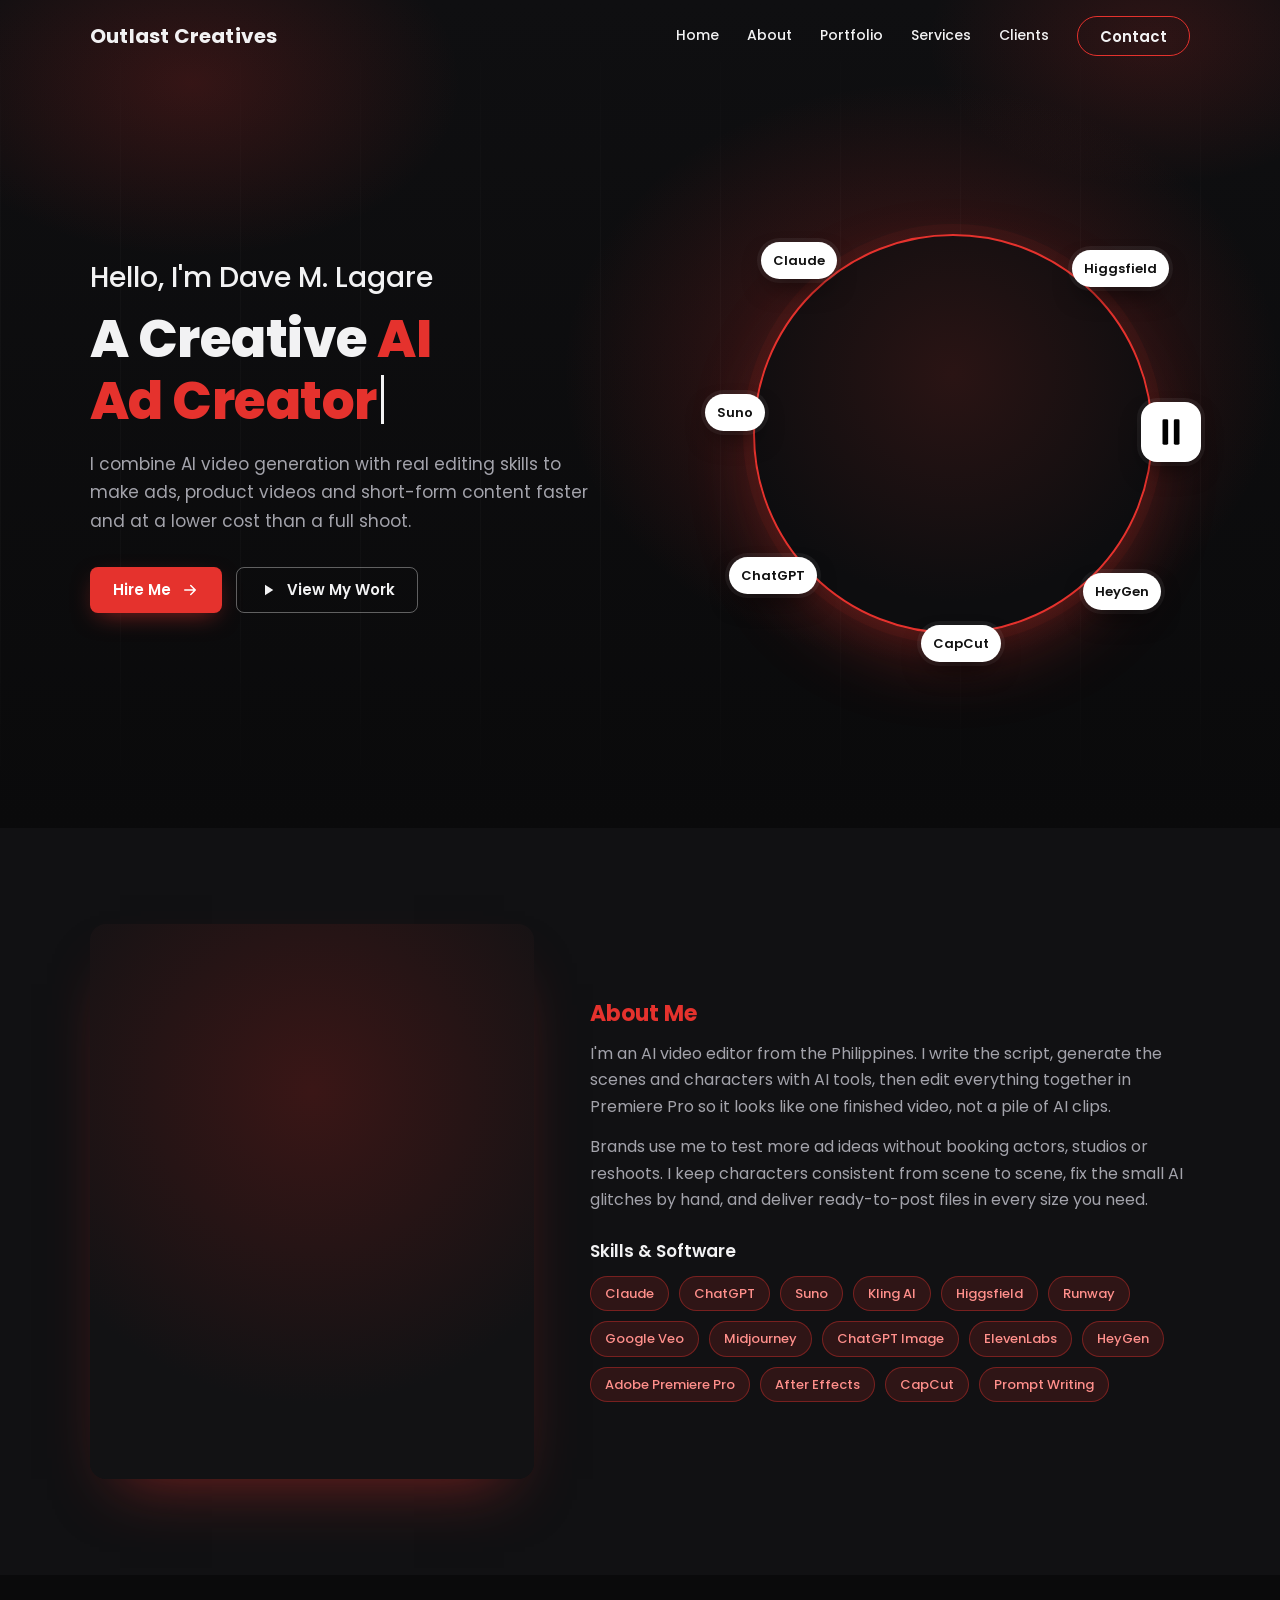
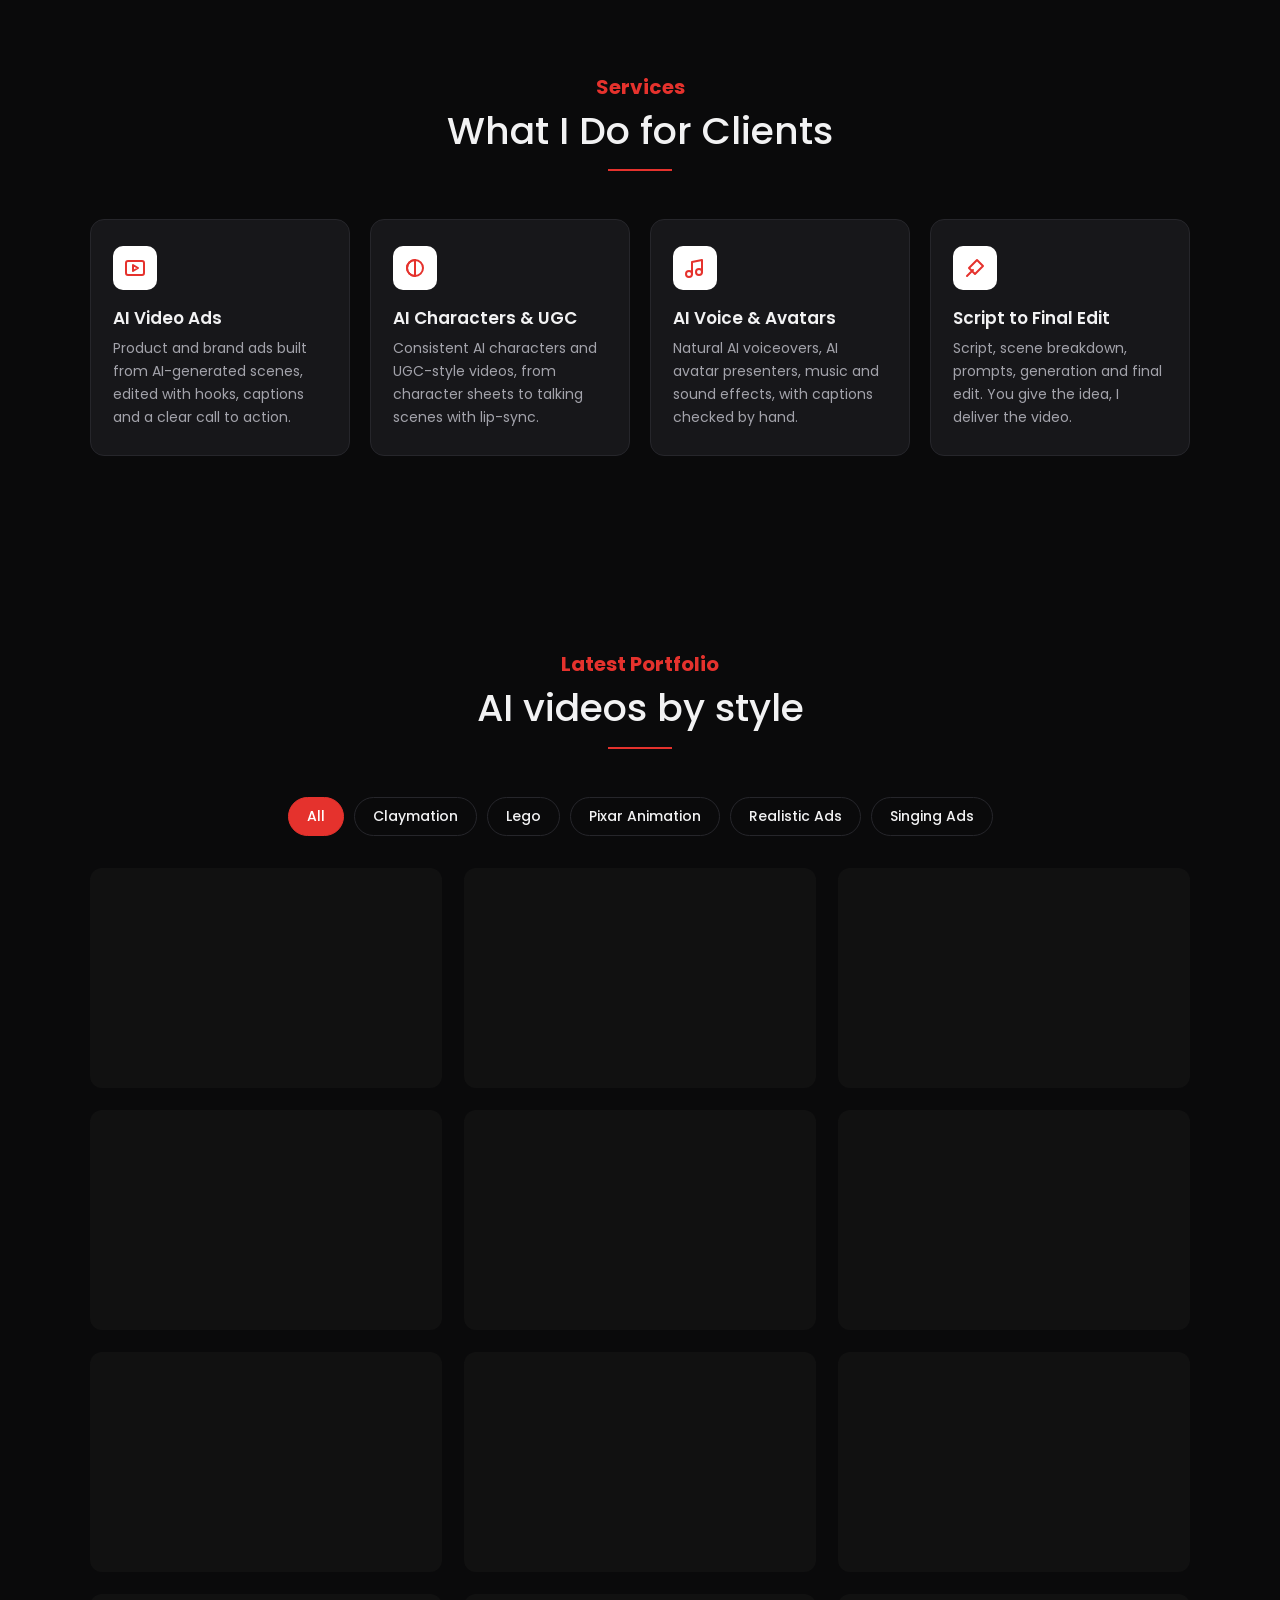
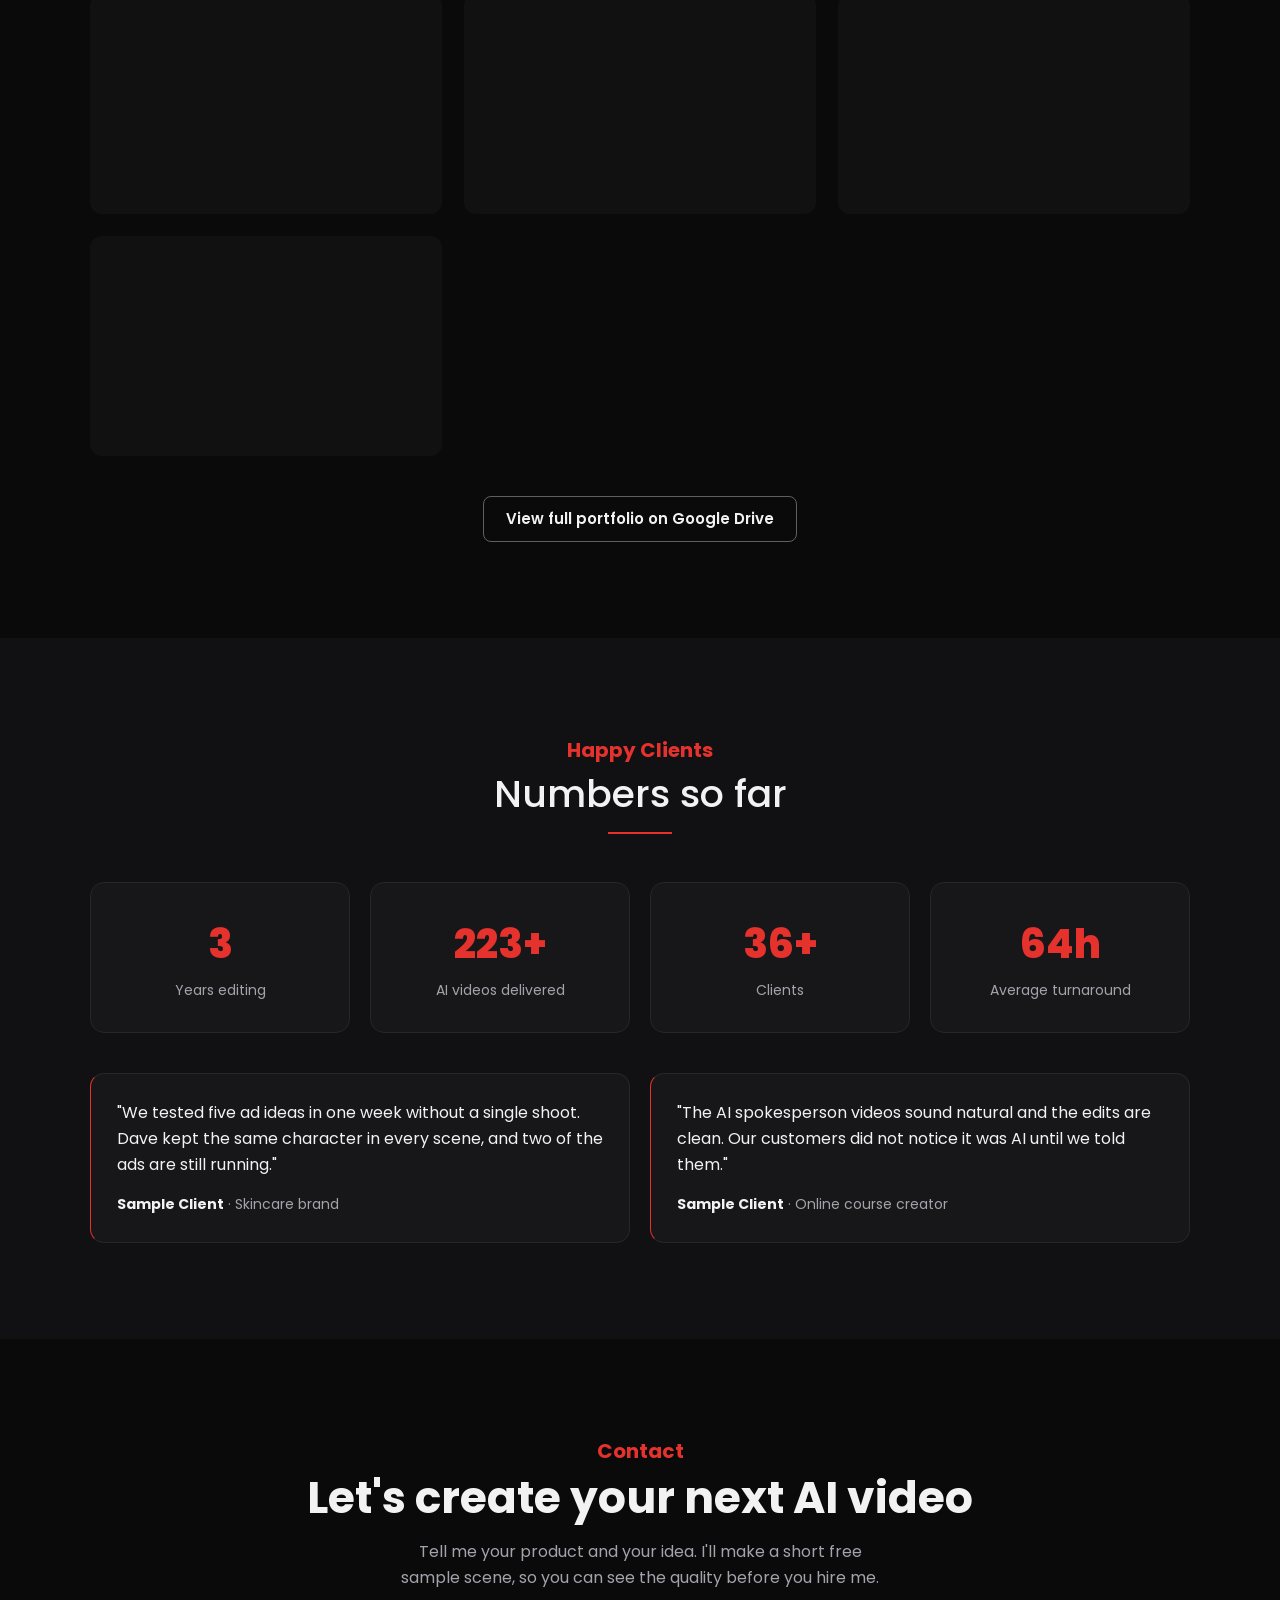
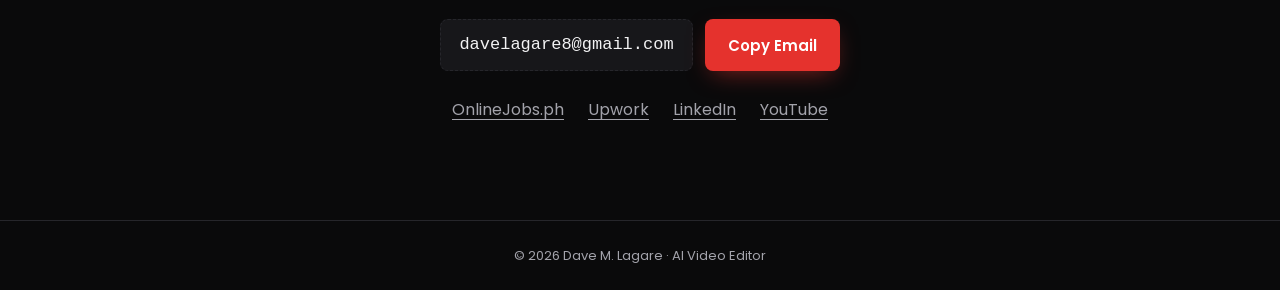
==== index.html @ 1542e24e "creating portfolio" ====
<!doctype html>
<html lang="en">
<head>
<meta charset="utf-8">
<meta name="viewport" content="width=device-width, initial-scale=1">
<title>Dave M. Lagare, AI Video Editor</title>
<meta name="description" content="AI video editor for brands and creators: AI-generated ads, UGC-style videos, AI avatars and short-form content.">
<link rel="preconnect" href="https://fonts.googleapis.com">
<link rel="preconnect" href="https://fonts.gstatic.com" crossorigin>
<link rel="stylesheet" href="https://fonts.googleapis.com/css2?family=Poppins:wght@400;500;600;700;800&family=Caveat:wght@700&display=swap">
<link rel="stylesheet" href="style.css">
</head>
<body>

<!-- ================= NAV ================= -->
<header class="nav" id="nav">
  <div class="wrap nav__in">
    <a class="logo" href="#home" aria-label="Outlast Creatives home">
      <!-- Logo file: image/outlast.png (also tries .jpg, .jpeg, .svg, .webp, and the icon folder) -->
      <img class="logo__img" src="image/outlast.png" alt="" data-alt="image/outlast.jpg|image/outlast.jpeg|image/outlast.svg|image/outlast.webp|icon/outlast.png|icon/outlast.jpg|icon/outlast.svg|outlast.png|outlast.jpg|outlast.svg" onerror="var a=(this.dataset.alt||'').split('|').filter(Boolean);if(a.length){this.src=a.shift();this.dataset.alt=a.join('|');}else{this.remove();}">
      <span class="logo__text">Outlast Creatives</span>
    </a>
    <nav class="nav__links" id="menu">
      <a href="#home">Home</a>
      <a href="#about">About</a>
      <a href="#portfolio">Portfolio</a>
      <a href="#services">Services</a>
      <a href="#clients">Clients</a>
      <a class="btn btn--ghost nav__cta" href="#contact">Contact</a>
    </nav>
    <button class="nav__burger" id="burger" type="button" aria-label="Open menu" aria-expanded="false"><span></span><span></span><span></span></button>
  </div>
</header>

<main>

<!-- ================= HERO ================= -->
<section class="hero" id="home">
  <div class="hero__bg" aria-hidden="true"></div>
  <div class="wrap hero__in">
    <div class="hero__text">
      <p class="hero__hello">Hello, I'm Dave M. Lagare</p>
      <h1 class="hero__role">A Creative <span class="red" id="typed">AI Video Editor</span><span class="caret" aria-hidden="true"></span></h1>
      <p class="hero__lede">I combine AI video generation with real editing skills to make ads, product videos and short-form content faster and at a lower cost than a full shoot.</p>
      <div class="hero__btns">
        <a class="btn btn--red" href="#contact">Hire Me
          <svg viewBox="0 0 24 24" aria-hidden="true"><path d="M5 12h14M13 6l6 6-6 6"/></svg></a>
        <a class="btn btn--ghost" href="#portfolio">
          <svg class="play" viewBox="0 0 24 24" aria-hidden="true"><path d="M8 5v14l11-7z"/></svg> View My Work</a>
      </div>
    </div>

    <div class="hero__pic">
      <div class="ring">
        <!-- Hero photo: image/profile1.png -->
        <img class="avatar avatar--photo" src="image/profile1.png" alt="Dave M. Lagare" onerror="this.style.visibility='hidden'">
      </div>
      <!-- Tool logos (icon only). Files are in the "icon" folder.
           If a file is not found, the tool name shows instead. -->
      <span class="badge b1" title="Claude"><img src="icon/claude.svg" alt="Claude" data-alt="icon/claude.png" onerror="var a=(this.dataset.alt||'').split('|').filter(Boolean);if(a.length){this.src=a.shift();this.dataset.alt=a.join('|');}else{this.parentNode.classList.add('no-logo');this.remove();}"></span>
      <span class="badge b2" title="Higgsfield"><img src="icon/higgsfield.svg" alt="Higgsfield" data-alt="icon/higgsfield.png" onerror="var a=(this.dataset.alt||'').split('|').filter(Boolean);if(a.length){this.src=a.shift();this.dataset.alt=a.join('|');}else{this.parentNode.classList.add('no-logo');this.remove();}"></span>
      <span class="badge b3" title="ElevenLabs"><img src="data:image/svg+xml,%3Csvg xmlns='http://www.w3.org/2000/svg' viewBox='0 0 24 24'%3E%3Crect x='6' y='3' width='4' height='18' rx='1' fill='%23000'/%3E%3Crect x='14' y='3' width='4' height='18' rx='1' fill='%23000'/%3E%3C/svg%3E" alt="ElevenLabs" data-alt="" onerror="var a=(this.dataset.alt||'').split('|').filter(Boolean);if(a.length){this.src=a.shift();this.dataset.alt=a.join('|');}else{this.parentNode.classList.add('no-logo');this.remove();}"></span>
      <span class="badge b4" title="HeyGen"><img src="icon/heygen.png" alt="HeyGen" data-alt="icon/heygen.svg" onerror="var a=(this.dataset.alt||'').split('|').filter(Boolean);if(a.length){this.src=a.shift();this.dataset.alt=a.join('|');}else{this.parentNode.classList.add('no-logo');this.remove();}"></span>
      <span class="badge b5" title="CapCut"><img src="icon/capcut.svg" alt="CapCut" data-alt="icon/capcut.png" onerror="var a=(this.dataset.alt||'').split('|').filter(Boolean);if(a.length){this.src=a.shift();this.dataset.alt=a.join('|');}else{this.parentNode.classList.add('no-logo');this.remove();}"></span>
      <span class="badge b6" title="ChatGPT"><img src="icon/chatgpt.svg" alt="ChatGPT" data-alt="icon/chatgpt.png" onerror="var a=(this.dataset.alt||'').split('|').filter(Boolean);if(a.length){this.src=a.shift();this.dataset.alt=a.join('|');}else{this.parentNode.classList.add('no-logo');this.remove();}"></span>
      <span class="badge b7" title="Suno"><img src="icon/suno.jpg" alt="Suno" data-alt="icon/suno.jpeg|icon/suno.png|icon/suno.svg" onerror="var a=(this.dataset.alt||'').split('|').filter(Boolean);if(a.length){this.src=a.shift();this.dataset.alt=a.join('|');}else{this.parentNode.classList.add('no-logo');this.remove();}"></span>
    </div>
  </div>
</section>

<!-- ================= ABOUT ================= -->
<section class="section about" id="about">
  <div class="wrap about__in">
    <div class="about__pic reveal">
      <!-- About photo: image/profile2.png -->
      <img class="avatar avatar--photo" src="image/profile2.png" alt="Dave M. Lagare at work" onerror="this.style.visibility='hidden'">
    </div>
    <div class="about__text reveal">
      <h2 class="kicker">About Me</h2>
      <p>I'm an AI video editor from the Philippines. I write the script, generate the scenes and characters with AI tools, then edit everything together in Premiere Pro so it looks like one finished video, not a pile of AI clips.</p>
      <p>Brands use me to test more ad ideas without booking actors, studios or reshoots. I keep characters consistent from scene to scene, fix the small AI glitches by hand, and deliver ready-to-post files in every size you need.</p>
      <h3 class="sub">Skills &amp; Software</h3>
      <ul class="chips">
        <li>Claude</li><li>ChatGPT</li><li>Suno</li><li>Kling AI</li><li>Higgsfield</li><li>Runway</li><li>Google Veo</li>
        <li>Midjourney</li><li>ChatGPT Image</li><li>ElevenLabs</li><li>HeyGen</li>
        <li>Adobe Premiere Pro</li><li>After Effects</li><li>CapCut</li><li>Prompt Writing</li>
      </ul>
    </div>
  </div>
</section>

<!-- ================= SERVICES ================= -->
<section class="section" id="services">
  <div class="wrap">
    <header class="head reveal">
      <p class="kicker">Services</p>
      <h2>What I Do for Clients</h2>
    </header>
    <div class="cards">
      <article class="card reveal">
        <span class="card__ic"><svg viewBox="0 0 24 24"><rect x="3" y="5" width="18" height="14" rx="2"/><path d="M10 9l5 3-5 3z"/></svg></span>
        <h3>AI Video Ads</h3>
        <p>Product and brand ads built from AI-generated scenes, edited with hooks, captions and a clear call to action.</p>
      </article>
      <article class="card reveal">
        <span class="card__ic"><svg viewBox="0 0 24 24"><circle cx="12" cy="12" r="8"/><path d="M12 4a8 8 0 0 0 0 16z"/></svg></span>
        <h3>AI Characters &amp; UGC</h3>
        <p>Consistent AI characters and UGC-style videos, from character sheets to talking scenes with lip-sync.</p>
      </article>
      <article class="card reveal">
        <span class="card__ic"><svg viewBox="0 0 24 24"><path d="M9 18V6l10-2v12"/><circle cx="6" cy="18" r="3"/><circle cx="16" cy="16" r="3"/></svg></span>
        <h3>AI Voice &amp; Avatars</h3>
        <p>Natural AI voiceovers, AI avatar presenters, music and sound effects, with captions checked by hand.</p>
      </article>
      <article class="card reveal">
        <span class="card__ic"><svg viewBox="0 0 24 24"><path d="M4 20l6-6M14 4l6 6-8 8-6-6z"/></svg></span>
        <h3>Script to Final Edit</h3>
        <p>Script, scene breakdown, prompts, generation and final edit. You give the idea, I deliver the video.</p>
      </article>
    </div>
  </div>
</section>

<!-- ================= PORTFOLIO ================= -->
<section class="section" id="portfolio">
  <div class="wrap">
    <header class="head reveal">
      <p class="kicker">Latest Portfolio</p>
      <h2>AI videos by style</h2>
    </header>
    <div class="filters" role="tablist" aria-label="Filter work">
      <button class="filter is-on" type="button" data-f="all">All</button>
      <button class="filter" type="button" data-f="claymation">Claymation</button>
      <button class="filter" type="button" data-f="lego">Lego</button>
      <button class="filter" type="button" data-f="pixar">Pixar Animation</button>
      <button class="filter" type="button" data-f="realistic">Realistic Ads</button>
      <button class="filter" type="button" data-f="singing">Singing Ads</button>
    </div>
    <!-- HOW TO ADD YOUR VIDEOS
         Paste each video's own link in data-src="" (not the folder link).
         Google Drive: open the video's folder, right-click the video,
         Share > Copy link, then paste it here. Sharing must be
         "Anyone with the link".
         Also works: YouTube links, or your own file like "video/ad1.mp4".
         Vertical video (Reels/TikTok)? add data-ratio="9:16".
         The aria-label is read out by screen readers (not shown). -->
    <div class="grid">
      <a class="work" href="#" aria-label="Play Claymation Ad" data-cat="claymation" data-src="https://drive.google.com/file/d/1s62Z7mvwquiXvtKcQ0IawGcyiO_63ykg/view?usp=drive_link"><span class="thumb t1"></span></a>
      <a class="work" href="#" aria-label="Play Lego Ad" data-cat="lego" data-src="https://drive.google.com/file/d/1eu29cqQ8TshOxu22AApUpilNbLQtRJKG/view?usp=drive_link"><span class="thumb t2"></span></a>
      <a class="work" href="#" aria-label="Play Pixar-Style Ad 1" data-cat="pixar" data-src="https://drive.google.com/file/d/1Czw8Uf4A8dZuw3UiiGrU0hbcwbL1lLM3/view?usp=drive_link"><span class="thumb t3"></span></a>
      <a class="work" href="#" aria-label="Play Pixar-Style Ad 2" data-cat="pixar" data-src="https://drive.google.com/file/d/11-y-mpuvfUCflwUZHi3-qLne2of80kRu/view?usp=drive_link"><span class="thumb t4"></span></a>
      <a class="work" href="#" aria-label="Play Pixar-Style Ad 3" data-cat="pixar" data-src="https://drive.google.com/file/d/12z9S_q4WWsdLyvbz2EJkcLO4nsxvlc05/view?usp=drive_link"><span class="thumb t5"></span></a>
      <a class="work" href="#" aria-label="Play Pixar-Style Ad 4" data-cat="pixar" data-src="https://drive.google.com/file/d/1GIMpuX_YZmLIseUc1lABc2n1K6eHCGWj/view?usp=drive_link"><span class="thumb t6"></span></a>
      <a class="work" href="#" aria-label="Play Pixar-Style Ad 5" data-cat="pixar" data-src="https://drive.google.com/file/d/1A3UJ-TKxv1fso3zILg_-aGALAYu4tMI-/view?usp=drive_link"><span class="thumb t1"></span></a>
      <a class="work" href="#" aria-label="Play Pixar-Style Ad 6" data-cat="pixar" data-src="https://drive.google.com/file/d/14ppj2E1PtoVxH-16TSrNkvvv94LYPwBc/view?usp=drive_link"><span class="thumb t2"></span></a>
      <a class="work" href="#" aria-label="Play Realistic AI Ad" data-cat="realistic" data-src="https://drive.google.com/file/d/1gM5kPIkf5vY8yypsDrRNt4pf6wVp5bHN/view?usp=drive_link"><span class="thumb t3"></span></a>
      <a class="work" href="#" aria-label="Play Singing Ad 1" data-cat="singing" data-src="https://drive.google.com/file/d/1cWIS1-m3yu0nkc1Z3OQhHx3KA3fztxYP/view?usp=drive_link"><span class="thumb t4"></span></a>
      <a class="work" href="#" aria-label="Play Singing Ad 2" data-cat="singing" data-src="https://drive.google.com/file/d/1qEiAYu-Trm6MejhSEdNjGAmbVLyt6sTl/view?usp=drive_link"><span class="thumb t5"></span></a>
      <a class="work" href="#" aria-label="Play Singing Ad 3" data-cat="singing" data-src="https://drive.google.com/file/d/1EfvLq3rhP_U1ipTm9z62JFVoIRrb91b6/view?usp=drive_link"><span class="thumb t6"></span></a>
      <a class="work" href="#" aria-label="Play Singing Ad 4" data-cat="singing" data-src="https://drive.google.com/file/d/1-tmnlgtXE7_GQ1NrQ8IVZeShLJbE4-K_/view?usp=drive_link"><span class="thumb t1"></span></a>
    </div>
    <p class="more"><a class="btn btn--ghost" href="https://drive.google.com/drive/folders/1ldm4JfX_kH5XaAkEZf39TzLpc1RkccrW" target="_blank" rel="noopener">View full portfolio on Google Drive</a></p>
  </div>
</section>

<!-- ================= CLIENTS ================= -->
<section class="section" id="clients">
  <div class="wrap">
    <header class="head reveal">
      <p class="kicker">Happy Clients</p>
      <h2>Numbers so far</h2>
    </header>
    <!-- Sample numbers. Change them to your real ones. -->
    <div class="stats">
      <div class="stat reveal"><b data-count="3">0</b><span>Years editing</span></div>
      <div class="stat reveal"><b data-count="250" data-suffix="+">0</b><span>AI videos delivered</span></div>
      <div class="stat reveal"><b data-count="40" data-suffix="+">0</b><span>Clients</span></div>
      <div class="stat reveal"><b data-count="72" data-suffix="h">0</b><span>Average turnaround</span></div>
    </div>

    <div class="quotes">
      <figure class="quote reveal">
        <blockquote>"We tested five ad ideas in one week without a single shoot. Dave kept the same character in every scene, and two of the ads are still running."</blockquote>
        <figcaption><b>Sample Client</b> · Skincare brand</figcaption>
      </figure>
      <figure class="quote reveal">
        <blockquote>"The AI spokesperson videos sound natural and the edits are clean. Our customers did not notice it was AI until we told them."</blockquote>
        <figcaption><b>Sample Client</b> · Online course creator</figcaption>
      </figure>
    </div>
  </div>
</section>

<!-- ================= CONTACT ================= -->
<section class="section contact" id="contact">
  <div class="wrap contact__in reveal">
    <p class="kicker">Contact</p>
    <h2>Let's create your next AI video</h2>
    <p class="contact__lede">Tell me your product and your idea. I'll make a short free sample scene, so you can see the quality before you hire me.</p>
    <div class="mail">
      <code id="email">davelagare8@gmail.com</code>
      <button class="btn btn--red" id="copy" type="button">Copy Email</button>
    </div>
    <p class="socials">
      <a href="https://www.onlinejobs.ph/" target="_blank" rel="noopener">OnlineJobs.ph</a>
      <a href="https://www.upwork.com/" target="_blank" rel="noopener">Upwork</a>
      <a href="https://www.linkedin.com/" target="_blank" rel="noopener">LinkedIn</a>
      <a href="https://www.youtube.com/" target="_blank" rel="noopener">YouTube</a>
    </p>
  </div>
</section>

</main>

<footer class="foot"><div class="wrap">© <span id="year"></span> Dave M. Lagare · AI Video Editor</div></footer>

<!-- Video player popup -->
<div class="player" id="player" hidden>
  <div class="player__box" id="player-box" role="dialog" aria-modal="true" aria-label="Video player"></div>
  <button class="player__close" id="player-close" type="button" aria-label="Close video">&times;</button>
</div>

<script src="main.js"></script>
</body>
</html>
---- style.css ----
/* ===== Colors and fonts: change these to restyle the whole site ===== */
:root {
  --bg: #0a0a0b;
  --bg-2: #111113;
  --card: #17171a;
  --line: #26262b;
  --text: #f2f2f3;
  --muted: #a3a3ab;
  --red: #e5322d;
  --red-dark: #b8231f;
  --font: "Poppins", system-ui, -apple-system, "Segoe UI", sans-serif;
  color-scheme: dark;
}

* { box-sizing: border-box; }
html { scroll-behavior: smooth; }
body {
  margin: 0;
  background: var(--bg);
  color: var(--text);
  font-family: var(--font);
  font-size: 16px;
  line-height: 1.65;
  overflow-x: hidden;
}
img { max-width: 100%; display: block; }
a { color: inherit; }
h1, h2, h3 { margin: 0; line-height: 1.2; text-wrap: balance; }
p { margin: 0; }
::selection { background: var(--red); color: #fff; }
:focus-visible { outline: 2px solid var(--red); outline-offset: 3px; border-radius: 4px; }

.wrap {
  width: 100%;
  max-width: 1140px;
  margin: 0 auto;
  padding-left: max(20px, env(safe-area-inset-left, 0px));
  padding-right: max(20px, env(safe-area-inset-right, 0px));
}
.section { padding-block: 96px; }
.red { color: var(--red); }

/* ===== Buttons ===== */
.btn {
  display: inline-flex; align-items: center; gap: 10px;
  min-height: 46px; padding: 0 22px;
  border-radius: 8px;
  font: 600 15px/1 var(--font);
  text-decoration: none; cursor: pointer;
  border: 1.5px solid transparent;
  transition: background-color .18s ease, border-color .18s ease, transform .12s ease;
  white-space: nowrap;
}
.btn svg { width: 18px; height: 18px; fill: none; stroke: currentColor; stroke-width: 2; stroke-linecap: round; stroke-linejoin: round; }
.btn svg.play { fill: currentColor; stroke: none; }
.btn:active { transform: scale(.97); }
.btn--red { background: var(--red); color: #fff; box-shadow: 0 8px 24px -8px rgba(229,50,45,.6); }
.btn--red:hover { background: var(--red-dark); }
.btn--ghost { border-color: rgba(255,255,255,.35); color: var(--text); background: transparent; }
.btn--ghost:hover { border-color: var(--red); color: #fff; }

/* ===== Nav ===== */
.nav {
  position: fixed; top: 0; left: 0; right: 0; z-index: 50;
  transition: background-color .25s ease, box-shadow .25s ease;
}
.nav.is-solid { background: rgba(10,10,11,.9); backdrop-filter: blur(10px); box-shadow: 0 1px 0 var(--line); }
.nav__in { display: flex; align-items: center; justify-content: space-between; height: 72px; }
.logo { display: inline-flex; align-items: center; gap: 10px; text-decoration: none; color: var(--text); min-width: 0; }
.logo__img { width: 52px; height: 52px; border-radius: 50%; object-fit: cover; background: #fff; border: 2px solid var(--red); box-shadow: 0 0 0 4px rgba(229,50,45,.12); flex: none; }
.logo__text { font-weight: 700; font-size: 20px; letter-spacing: .01em; white-space: nowrap; }
@media (max-width: 400px) { .logo__img { width: 44px; height: 44px; } .logo__text { font-size: 17px; } }
.nav__links { display: flex; align-items: center; gap: 28px; }
.nav__links a:not(.btn) { text-decoration: none; font-size: 14px; font-weight: 500; color: var(--text); }
.nav__links a:not(.btn):hover { color: var(--red); }
.nav__cta { min-height: 40px; border-radius: 999px; border-color: var(--red); }
.nav__burger { display: none; background: none; border: 0; padding: 8px; cursor: pointer; }
.nav__burger span { display: block; width: 24px; height: 2px; margin: 5px 0; background: var(--text); transition: transform .2s ease, opacity .2s ease; }

/* ===== Hero ===== */
.hero {
  position: relative;
  min-height: 92vh;
  display: flex; align-items: center;
  padding-block: 120px 80px;
  overflow: hidden;
}
.hero__bg {
  position: absolute; inset: 0; z-index: 0;
  background:
    radial-gradient(40% 50% at 72% 45%, rgba(229,50,45,.28), transparent 70%),
    radial-gradient(30% 30% at 15% 10%, rgba(229,50,45,.18), transparent 70%),
    radial-gradient(25% 25% at 90% 5%, rgba(229,50,45,.15), transparent 70%),
    linear-gradient(180deg, #0f0f11 0%, var(--bg) 100%);
}
.hero__bg::after {         /* faint film-strip lines */
  content: ""; position: absolute; inset: 0;
  background: repeating-linear-gradient(90deg, rgba(255,255,255,.025) 0 1px, transparent 1px 120px);
  mask-image: linear-gradient(180deg, transparent, #000 30%, #000 70%, transparent);
}
.hero__in { position: relative; z-index: 1; display: grid; grid-template-columns: 1.1fr .9fr; gap: 48px; align-items: center; }
.hero__hello { font-size: clamp(20px, 2.4vw, 28px); font-weight: 500; margin-bottom: 6px; }
.hero__role { font-size: clamp(30px, 4.4vw, 52px); font-weight: 800; letter-spacing: -.01em; min-height: 1.2em; }
.caret { display: inline-block; width: 3px; height: .95em; margin-left: 4px; background: var(--text); vertical-align: -0.1em; animation: blink 1s steps(1) infinite; }
@keyframes blink { 50% { opacity: 0; } }
.hero__lede { margin-top: 18px; max-width: 46ch; color: var(--muted); font-size: 17px; }
.hero__btns { display: flex; flex-wrap: wrap; gap: 14px; margin-top: 32px; }

.hero__pic { position: relative; justify-self: center; width: min(400px, 80vw); aspect-ratio: 1; }
.ring {
  position: absolute; inset: 0;
  border-radius: 50%;
  border: 2px solid var(--red);
  box-shadow: 0 0 0 10px rgba(229,50,45,.06), 0 30px 80px -20px rgba(229,50,45,.45);
  overflow: hidden;
  background: radial-gradient(circle at 50% 35%, #2a1414, #0d0d0f 70%);
  display: grid; place-items: center;
}
.avatar {
  width: 100%; height: 100%;
  display: grid; place-items: center;
  object-fit: cover;
  font-size: clamp(56px, 9vw, 96px); font-weight: 800; letter-spacing: .02em;
  color: rgba(255,255,255,.14);
}
.badge {
  position: absolute; z-index: 2;
  width: 60px; height: 60px;
  display: grid; place-items: center;
  border-radius: 16px;
  background: #fff;
  box-shadow: 0 12px 28px -10px rgba(0,0,0,.9), 0 0 0 4px rgba(255,255,255,.06);
  animation: float 5s ease-in-out infinite;
  transition: transform .2s ease;
}
.badge img { width: 34px; height: 34px; object-fit: contain; }
/* shown only if a logo file is missing */
.badge.no-logo { width: auto; height: auto; padding: 8px 12px; border-radius: 999px; }
.badge.no-logo::after { content: attr(title); color: #111; font-weight: 600; font-size: 13px; }
/* positions around the circle */
.b1 { top: 2%;    left: 2%; }
.b2 { top: 4%;    right: -4%;  animation-delay: -1s; }
.b3 { top: 42%;   right: -12%; animation-delay: -2s; }
.b4 { bottom: 6%; right: -2%;  animation-delay: -3s; }
.b5 { bottom: -7%; left: 42%;  animation-delay: -0.5s; }
.b6 { bottom: 10%; left: -6%;  animation-delay: -1.5s; }
.b7 { top: 40%;   left: -12%;  animation-delay: -2.5s; }
@keyframes float { 50% { transform: translateY(-12px); } }

/* ===== Section heads ===== */
.head { text-align: center; margin-bottom: 48px; }
.head h2 { font-size: clamp(26px, 3.4vw, 38px); font-weight: 500; }
.head h2::after { content: ""; display: block; width: 64px; height: 2px; margin: 16px auto 0; background: var(--red); }
.kicker { color: var(--red); font-size: 20px; font-weight: 700; margin-bottom: 4px; }

/* ===== About ===== */
.about { background: var(--bg-2); }
.about__in { display: grid; grid-template-columns: .85fr 1.15fr; gap: 56px; align-items: center; }
.about__pic {
  aspect-ratio: 4 / 5; border-radius: 16px; overflow: hidden;
  background: radial-gradient(circle at 50% 30%, #3a1616, #121214 70%);
  box-shadow: 0 30px 60px -30px rgba(229,50,45,.5);
}
.avatar--square { font-size: 96px; }
.avatar--photo { display: block; width: 100%; height: 100%; object-fit: cover; object-position: center top; max-width: none; }
.about__pic { position: relative; }
.about__text p { color: var(--muted); margin-top: 14px; }
.about__text .kicker { font-size: 22px; }
.sub { font-size: 17px; font-weight: 600; margin-top: 28px; }
.chips { list-style: none; padding: 0; margin: 14px 0 0; display: flex; flex-wrap: wrap; gap: 10px; }
.chips li { background: rgba(229,50,45,.14); color: #ff8f8b; border: 1px solid rgba(229,50,45,.4); padding: 6px 14px; border-radius: 999px; font-size: 13px; font-weight: 500; }

/* ===== Services ===== */
.cards { display: grid; grid-template-columns: repeat(4, minmax(0, 1fr)); gap: 20px; }
.card {
  background: var(--card); border: 1px solid var(--line); border-radius: 14px;
  padding: 26px 22px;
  transition: transform .2s ease, border-color .2s ease;
}
.card:hover { transform: translateY(-4px); border-color: rgba(229,50,45,.6); }
.card__ic { width: 44px; height: 44px; border-radius: 10px; background: #fff; display: grid; place-items: center; margin-bottom: 18px; }
.card__ic svg { width: 24px; height: 24px; fill: none; stroke: var(--red); stroke-width: 2; stroke-linecap: round; stroke-linejoin: round; }
.card h3 { font-size: 17px; font-weight: 600; margin-bottom: 8px; }
.card p { color: var(--muted); font-size: 14px; }

/* ===== Portfolio ===== */
.filters { display: flex; flex-wrap: wrap; justify-content: center; gap: 10px; margin-bottom: 32px; }
.filter {
  background: transparent; color: var(--text);
  border: 1px solid var(--line); border-radius: 999px;
  padding: 8px 18px; font: 500 14px var(--font); cursor: pointer;
  transition: background-color .18s ease, border-color .18s ease;
}
.filter:hover { border-color: var(--red); }
.filter.is-on { background: var(--red); border-color: var(--red); color: #fff; }
.grid { display: grid; grid-template-columns: repeat(3, minmax(0, 1fr)); gap: 22px; }
.work { text-decoration: none; display: block; }
.work.is-hidden { display: none; }
.thumb {
  position: relative; display: block; aspect-ratio: 16 / 10; width: 100%;
  border-radius: 12px; overflow: hidden; object-fit: cover;
  transition: transform .25s ease;
}
.thumb::after {
  content: ""; position: absolute; left: 50%; top: 50%;
  width: 56px; height: 56px; margin: -28px 0 0 -28px; border-radius: 50%;
  background: var(--red) url("data:image/svg+xml,%3Csvg xmlns='http://www.w3.org/2000/svg' viewBox='0 0 24 24'%3E%3Cpath d='M9 6v12l9-6z' fill='white'/%3E%3C/svg%3E") center / 26px no-repeat;
  opacity: 0; transform: scale(.9); transition: opacity .2s ease, transform .2s ease;
}
.work:hover .thumb { transform: scale(1.02); }
.work:hover .thumb::after, .work:focus-visible .thumb::after { opacity: 1; transform: scale(1); }
.t1 { background: linear-gradient(135deg, #2a1420, #a4475e 55%, #f2c19c); }
.t2 { background: linear-gradient(135deg, #121a2b, #3b5aa0 55%, #b9c9ee); }
.t3 { background: linear-gradient(135deg, #1c1a12, #7d6f2c 55%, #eadf9e); }
.t4 { background: linear-gradient(135deg, #24170e, #9a5a2c 55%, #efd2ad); }
.t5 { background: linear-gradient(135deg, #0f1f1b, #2f7a68 55%, #b8e2cf); }
.t6 { background: linear-gradient(135deg, #1d2410, #6d8a2e 55%, #e3efa8); }
.work__info { display: grid; margin-top: 12px; }
.work__info b { font-weight: 600; font-size: 15px; }
.work__info small { color: var(--muted); font-size: 13px; }

/* ===== Clients ===== */
#clients { background: var(--bg-2); }
.stats { display: grid; grid-template-columns: repeat(4, minmax(0, 1fr)); gap: 20px; }
.stat { background: var(--card); border: 1px solid var(--line); border-radius: 14px; padding: 28px 16px; text-align: center; }
.stat b { display: block; font-size: clamp(28px, 3.4vw, 40px); font-weight: 800; color: var(--red); font-variant-numeric: tabular-nums; }
.stat span { color: var(--muted); font-size: 14px; }
.quotes { display: grid; grid-template-columns: 1fr 1fr; gap: 20px; margin-top: 40px; }
.quote { margin: 0; background: var(--card); border: 1px solid var(--line); border-left: 1px solid var(--red); border-radius: 14px; padding: 26px; }
.quote blockquote { margin: 0 0 14px; font-size: 16px; }
.quote figcaption { color: var(--muted); font-size: 14px; }
.quote figcaption b { color: var(--text); }

/* ===== Contact ===== */
.contact__in { text-align: center; max-width: 720px; }
.contact h2 { font-size: clamp(28px, 4vw, 44px); font-weight: 700; }
.contact__lede { color: var(--muted); margin: 14px auto 0; max-width: 48ch; }
.mail { display: flex; flex-wrap: wrap; justify-content: center; gap: 12px; margin-top: 28px; }
.mail code {
  font-family: ui-monospace, Consolas, monospace; font-size: 17px;
  padding: 11px 18px; border: 1px dashed var(--line); border-radius: 8px;
  background: var(--card); user-select: all; word-break: break-all;
}
.socials { display: flex; flex-wrap: wrap; justify-content: center; gap: 24px; margin-top: 26px; }
.socials a { color: var(--muted); text-underline-offset: 4px; }
.socials a:hover { color: var(--red); }
.foot { border-top: 1px solid var(--line); padding-block: 24px; color: var(--muted); font-size: 13px; text-align: center; }

/* ===== Scroll reveal ===== */
.reveal { opacity: 0; transform: translateY(18px); transition: opacity .6s ease, transform .6s cubic-bezier(.23,1,.32,1); }
.reveal.is-in { opacity: 1; transform: none; }

/* ===== Tablet ===== */
@media (max-width: 960px) {
  .cards { grid-template-columns: repeat(2, minmax(0, 1fr)); }
  .grid { grid-template-columns: repeat(2, minmax(0, 1fr)); }
  .stats { grid-template-columns: repeat(2, minmax(0, 1fr)); }
}

/* ===== Phone ===== */
@media (max-width: 760px) {
  .section { padding-block: 72px; }
  .nav { background: rgba(10,10,11,.92); }
  .nav__burger { display: block; }
  .nav__links {
    position: absolute; top: 72px; left: 0; right: 0;
    flex-direction: column; align-items: flex-start; gap: 0;
    background: var(--bg-2); border-bottom: 1px solid var(--line);
    padding: 8px max(20px, env(safe-area-inset-left, 0px)) 20px;
    display: none;
  }
  .nav__links.is-open { display: flex; }
  .nav__links a:not(.btn) { padding: 12px 0; width: 100%; font-size: 16px; }
  .nav__cta { margin-top: 10px; }
  .hero { min-height: auto; padding-top: 110px; }
  .hero__in { grid-template-columns: 1fr; text-align: left; }
  .hero__pic { order: -1; width: min(280px, 72vw); }
  .badge { width: 46px; height: 46px; border-radius: 12px; }
  .badge img { width: 26px; height: 26px; }
  .b3 { right: -8%; } .b7 { left: -8%; }
  .about__in { grid-template-columns: 1fr; gap: 32px; }
  .about__pic { max-width: 320px; }
  .quotes { grid-template-columns: 1fr; }
}
@media (max-width: 520px) {
  .cards, .grid { grid-template-columns: 1fr; }
}

/* ===== Reduced motion ===== */
@media (prefers-reduced-motion: reduce) {
  html { scroll-behavior: auto; }
  .badge, .caret { animation: none; }
  .reveal { opacity: 1; transform: none; transition: none; }
  .btn, .card, .thumb, .filter { transition: none; }
}

/* ===== Video thumbnails and player ===== */
video.thumb, img.thumb { object-fit: cover; background: #111; }
.thumb--yt { background-size: cover !important; background-position: center !important; }
.player {
  position: fixed; inset: 0; z-index: 100;
  display: grid; place-items: center;
  padding: 56px max(16px, env(safe-area-inset-right, 0px)) 24px max(16px, env(safe-area-inset-left, 0px));
  background: rgba(5,5,6,.88); backdrop-filter: blur(6px);
}
.player[hidden] { display: none; }
.player__box {
  width: min(100%, 1000px); aspect-ratio: 16 / 9;
  max-height: calc(100vh - 100px);
  background: #000; border-radius: 12px; overflow: hidden;
  box-shadow: 0 30px 80px -20px rgba(229,50,45,.45);
}
.player__box.is-tall { width: auto; height: calc(100vh - 100px); aspect-ratio: 9 / 16; max-width: 100%; }
.player__box video, .player__box iframe { width: 100%; height: 100%; border: 0; display: block; background: #000; }
.player__close {
  position: absolute; top: 12px; right: max(16px, env(safe-area-inset-right, 0px));
  width: 44px; height: 44px; border-radius: 50%;
  border: 1px solid var(--line); background: var(--card); color: var(--text);
  font-size: 28px; line-height: 1; cursor: pointer;
}
.player__close:hover { background: var(--red); border-color: var(--red); }

.more { text-align: center; margin-top: 40px; }
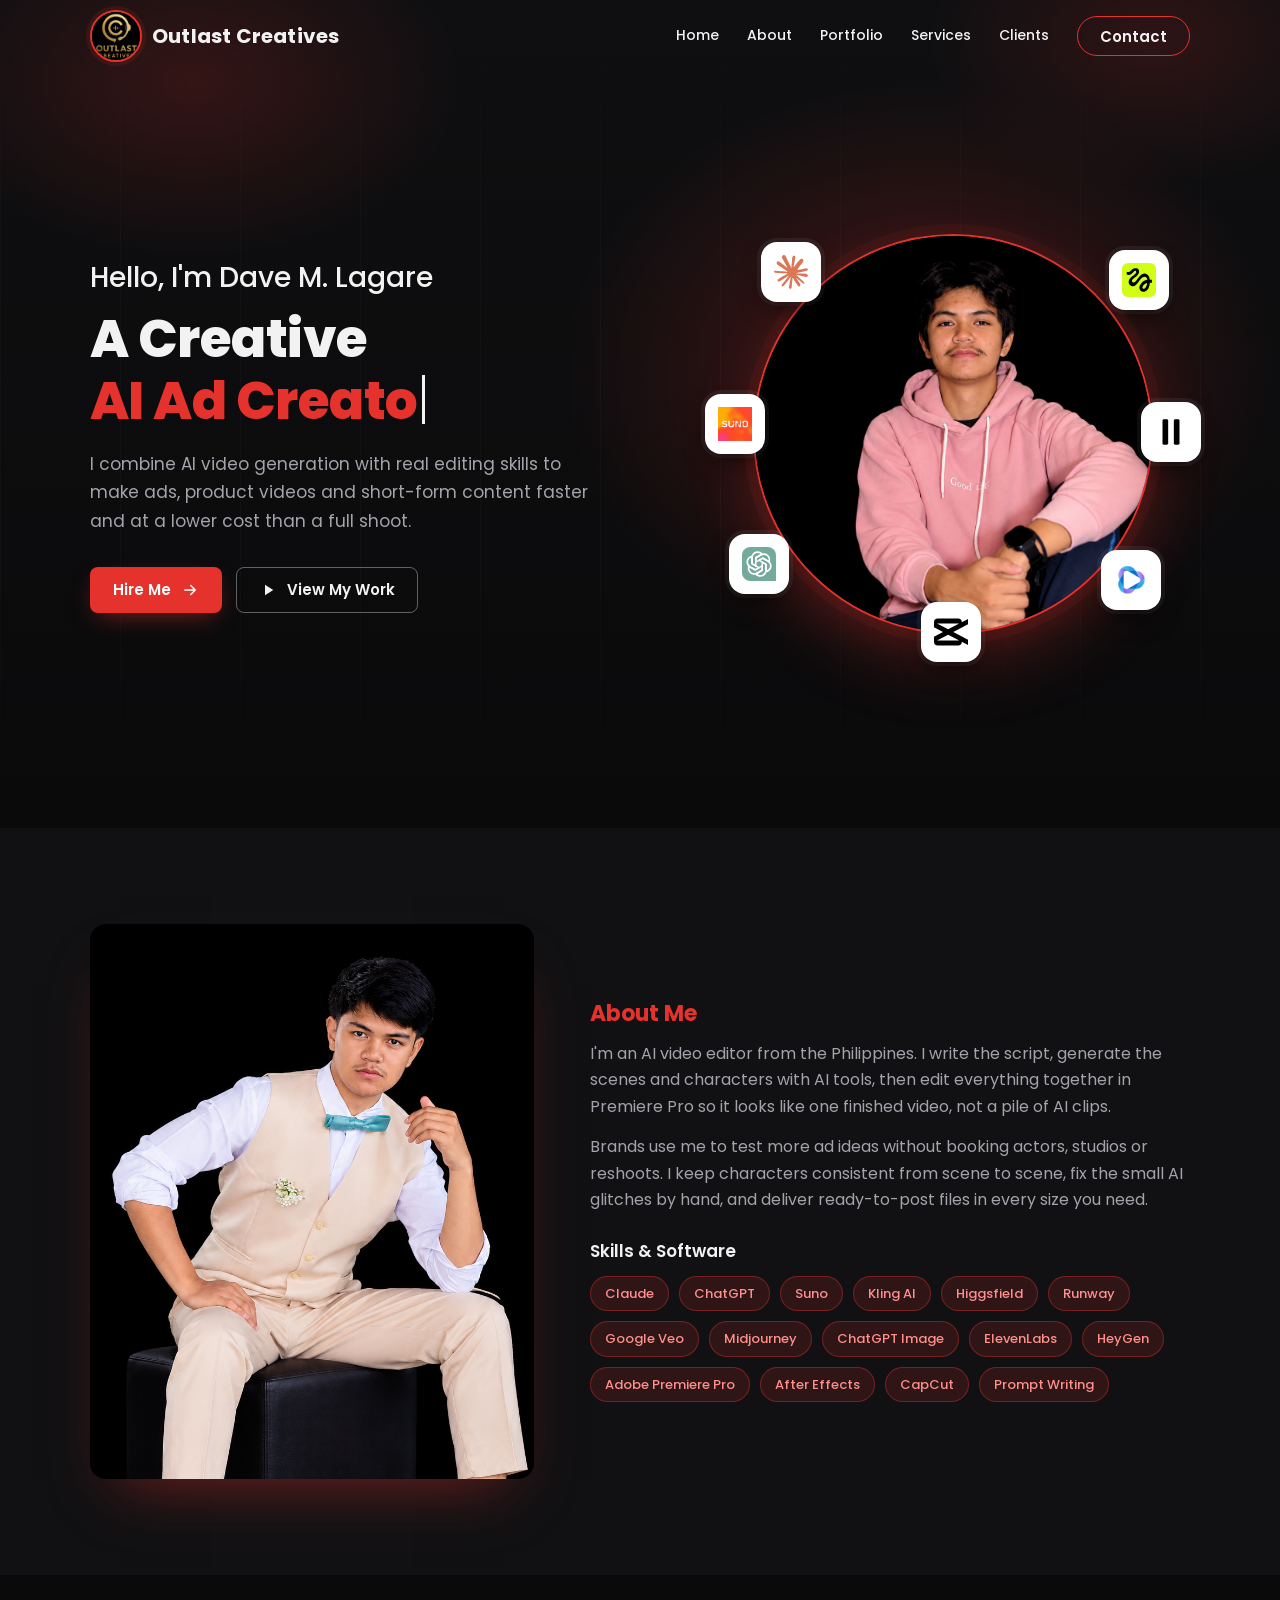
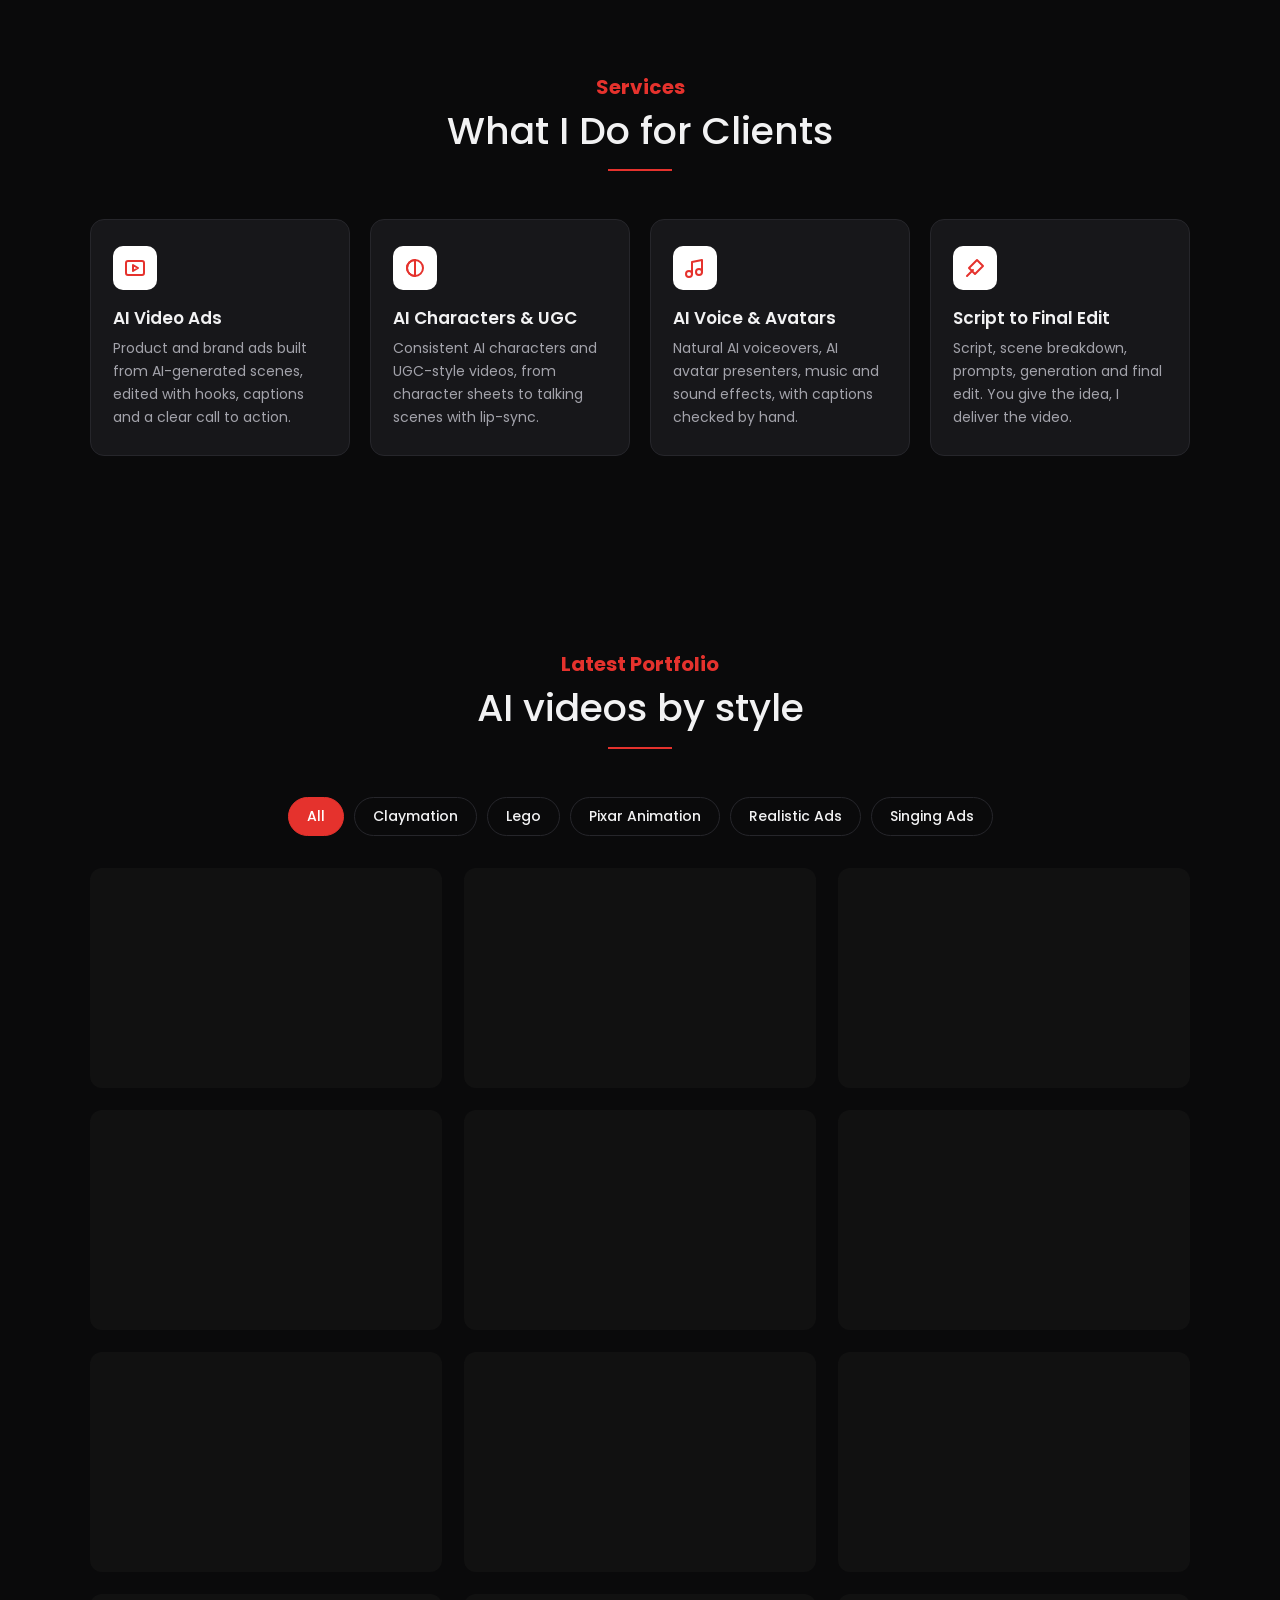
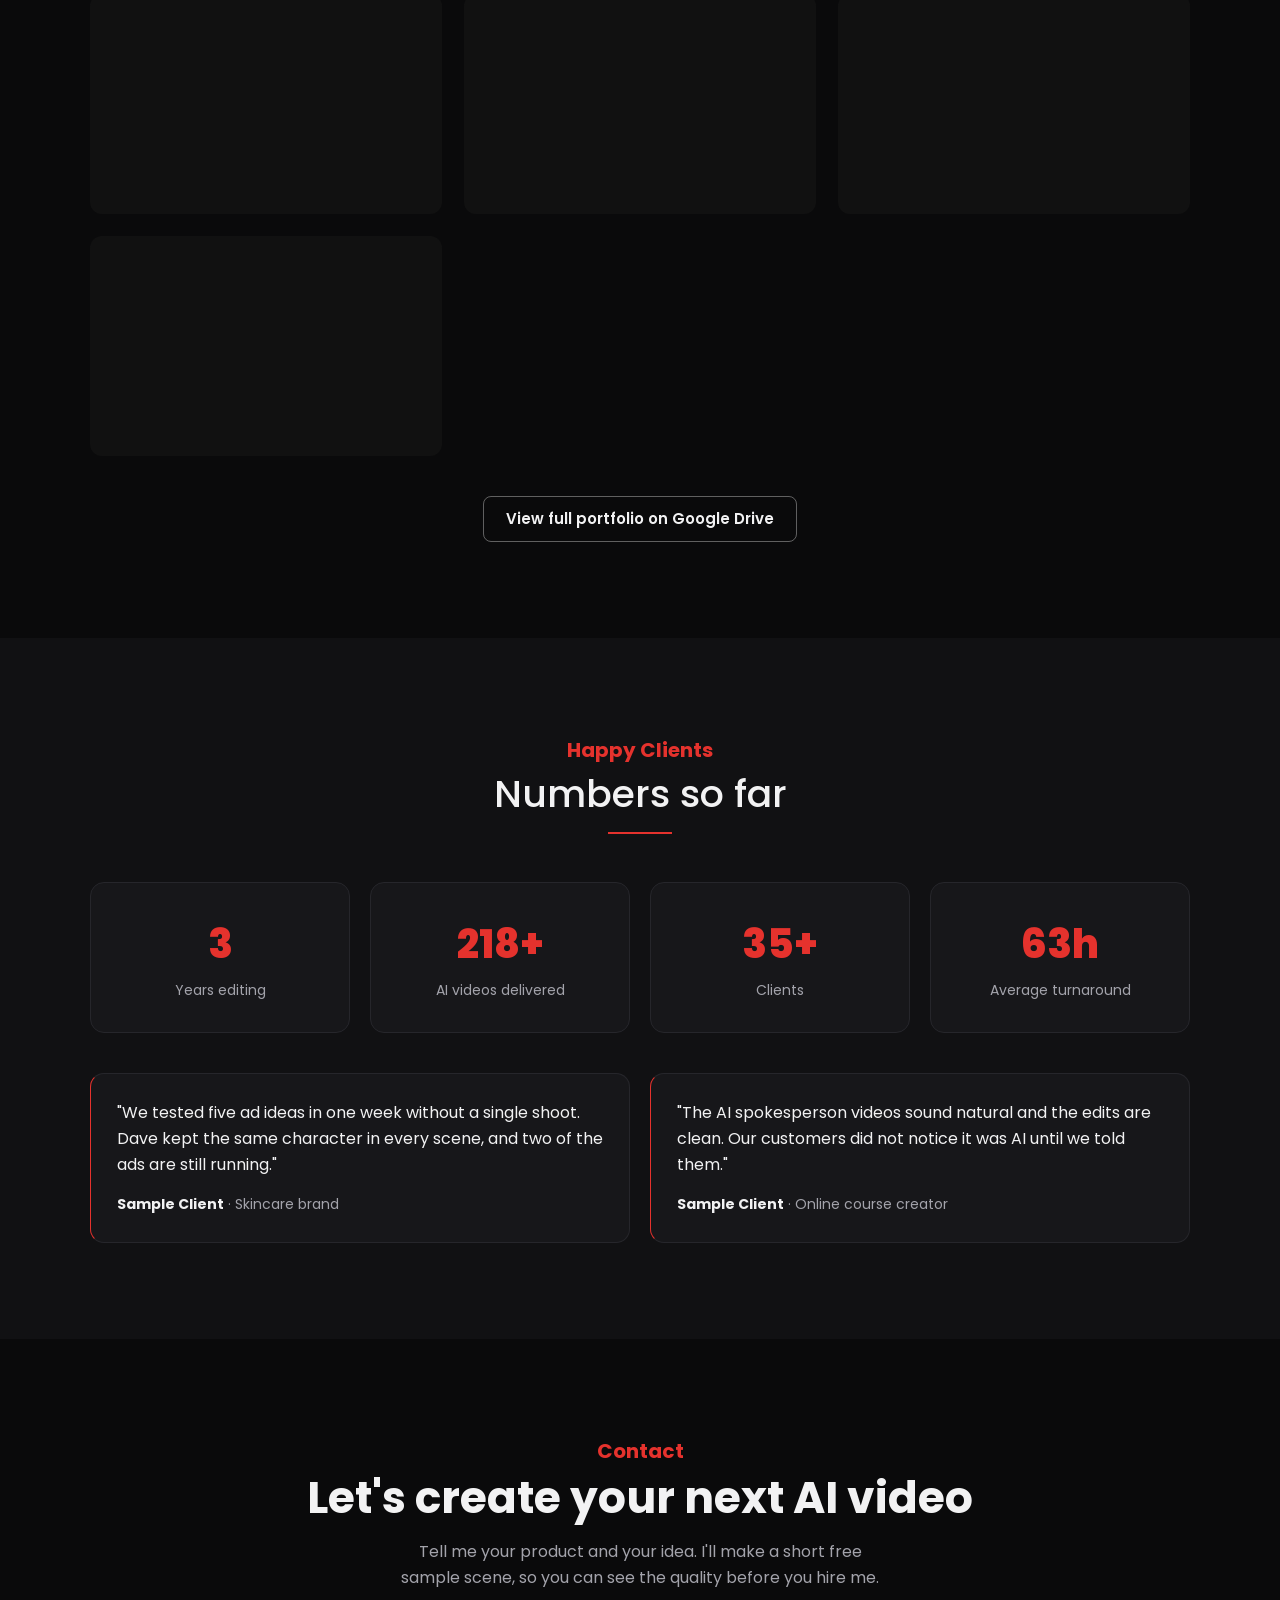
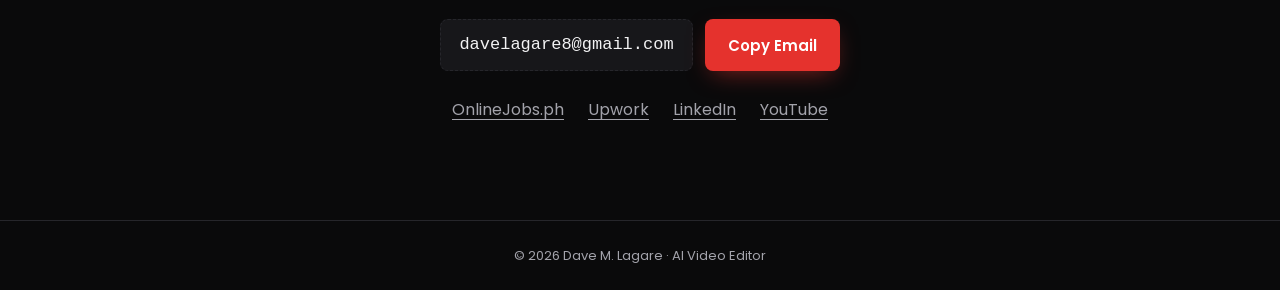
==== commit 6cd73b29: "Connect VS Code" ====
--- a/index.html
+++ b/index.html
@@ -1,225 +1,225 @@
-<!doctype html>
-<html lang="en">
-<head>
-<meta charset="utf-8">
-<meta name="viewport" content="width=device-width, initial-scale=1">
-<title>Dave M. Lagare, AI Video Editor</title>
-<meta name="description" content="AI video editor for brands and creators: AI-generated ads, UGC-style videos, AI avatars and short-form content.">
-<link rel="preconnect" href="https://fonts.googleapis.com">
-<link rel="preconnect" href="https://fonts.gstatic.com" crossorigin>
-<link rel="stylesheet" href="https://fonts.googleapis.com/css2?family=Poppins:wght@400;500;600;700;800&family=Caveat:wght@700&display=swap">
-<link rel="stylesheet" href="style.css">
-</head>
-<body>
-
-<!-- ================= NAV ================= -->
-<header class="nav" id="nav">
-  <div class="wrap nav__in">
-    <a class="logo" href="#home" aria-label="Outlast Creatives home">
-      <!-- Logo file: image/outlast.png (also tries .jpg, .jpeg, .svg, .webp, and the icon folder) -->
-      <img class="logo__img" src="image/outlast.png" alt="" data-alt="image/outlast.jpg|image/outlast.jpeg|image/outlast.svg|image/outlast.webp|icon/outlast.png|icon/outlast.jpg|icon/outlast.svg|outlast.png|outlast.jpg|outlast.svg" onerror="var a=(this.dataset.alt||'').split('|').filter(Boolean);if(a.length){this.src=a.shift();this.dataset.alt=a.join('|');}else{this.remove();}">
-      <span class="logo__text">Outlast Creatives</span>
-    </a>
-    <nav class="nav__links" id="menu">
-      <a href="#home">Home</a>
-      <a href="#about">About</a>
-      <a href="#portfolio">Portfolio</a>
-      <a href="#services">Services</a>
-      <a href="#clients">Clients</a>
-      <a class="btn btn--ghost nav__cta" href="#contact">Contact</a>
-    </nav>
-    <button class="nav__burger" id="burger" type="button" aria-label="Open menu" aria-expanded="false"><span></span><span></span><span></span></button>
-  </div>
-</header>
-
-<main>
-
-<!-- ================= HERO ================= -->
-<section class="hero" id="home">
-  <div class="hero__bg" aria-hidden="true"></div>
-  <div class="wrap hero__in">
-    <div class="hero__text">
-      <p class="hero__hello">Hello, I'm Dave M. Lagare</p>
-      <h1 class="hero__role">A Creative <span class="red" id="typed">AI Video Editor</span><span class="caret" aria-hidden="true"></span></h1>
-      <p class="hero__lede">I combine AI video generation with real editing skills to make ads, product videos and short-form content faster and at a lower cost than a full shoot.</p>
-      <div class="hero__btns">
-        <a class="btn btn--red" href="#contact">Hire Me
-          <svg viewBox="0 0 24 24" aria-hidden="true"><path d="M5 12h14M13 6l6 6-6 6"/></svg></a>
-        <a class="btn btn--ghost" href="#portfolio">
-          <svg class="play" viewBox="0 0 24 24" aria-hidden="true"><path d="M8 5v14l11-7z"/></svg> View My Work</a>
-      </div>
-    </div>
-
-    <div class="hero__pic">
-      <div class="ring">
-        <!-- Hero photo: image/profile1.png -->
-        <img class="avatar avatar--photo" src="image/profile1.png" alt="Dave M. Lagare" onerror="this.style.visibility='hidden'">
-      </div>
-      <!-- Tool logos (icon only). Files are in the "icon" folder.
-           If a file is not found, the tool name shows instead. -->
-      <span class="badge b1" title="Claude"><img src="icon/claude.svg" alt="Claude" data-alt="icon/claude.png" onerror="var a=(this.dataset.alt||'').split('|').filter(Boolean);if(a.length){this.src=a.shift();this.dataset.alt=a.join('|');}else{this.parentNode.classList.add('no-logo');this.remove();}"></span>
-      <span class="badge b2" title="Higgsfield"><img src="icon/higgsfield.svg" alt="Higgsfield" data-alt="icon/higgsfield.png" onerror="var a=(this.dataset.alt||'').split('|').filter(Boolean);if(a.length){this.src=a.shift();this.dataset.alt=a.join('|');}else{this.parentNode.classList.add('no-logo');this.remove();}"></span>
-      <span class="badge b3" title="ElevenLabs"><img src="data:image/svg+xml,%3Csvg xmlns='http://www.w3.org/2000/svg' viewBox='0 0 24 24'%3E%3Crect x='6' y='3' width='4' height='18' rx='1' fill='%23000'/%3E%3Crect x='14' y='3' width='4' height='18' rx='1' fill='%23000'/%3E%3C/svg%3E" alt="ElevenLabs" data-alt="" onerror="var a=(this.dataset.alt||'').split('|').filter(Boolean);if(a.length){this.src=a.shift();this.dataset.alt=a.join('|');}else{this.parentNode.classList.add('no-logo');this.remove();}"></span>
-      <span class="badge b4" title="HeyGen"><img src="icon/heygen.png" alt="HeyGen" data-alt="icon/heygen.svg" onerror="var a=(this.dataset.alt||'').split('|').filter(Boolean);if(a.length){this.src=a.shift();this.dataset.alt=a.join('|');}else{this.parentNode.classList.add('no-logo');this.remove();}"></span>
-      <span class="badge b5" title="CapCut"><img src="icon/capcut.svg" alt="CapCut" data-alt="icon/capcut.png" onerror="var a=(this.dataset.alt||'').split('|').filter(Boolean);if(a.length){this.src=a.shift();this.dataset.alt=a.join('|');}else{this.parentNode.classList.add('no-logo');this.remove();}"></span>
-      <span class="badge b6" title="ChatGPT"><img src="icon/chatgpt.svg" alt="ChatGPT" data-alt="icon/chatgpt.png" onerror="var a=(this.dataset.alt||'').split('|').filter(Boolean);if(a.length){this.src=a.shift();this.dataset.alt=a.join('|');}else{this.parentNode.classList.add('no-logo');this.remove();}"></span>
-      <span class="badge b7" title="Suno"><img src="icon/suno.jpg" alt="Suno" data-alt="icon/suno.jpeg|icon/suno.png|icon/suno.svg" onerror="var a=(this.dataset.alt||'').split('|').filter(Boolean);if(a.length){this.src=a.shift();this.dataset.alt=a.join('|');}else{this.parentNode.classList.add('no-logo');this.remove();}"></span>
-    </div>
-  </div>
-</section>
-
-<!-- ================= ABOUT ================= -->
-<section class="section about" id="about">
-  <div class="wrap about__in">
-    <div class="about__pic reveal">
-      <!-- About photo: image/profile2.png -->
-      <img class="avatar avatar--photo" src="image/profile2.png" alt="Dave M. Lagare at work" onerror="this.style.visibility='hidden'">
-    </div>
-    <div class="about__text reveal">
-      <h2 class="kicker">About Me</h2>
-      <p>I'm an AI video editor from the Philippines. I write the script, generate the scenes and characters with AI tools, then edit everything together in Premiere Pro so it looks like one finished video, not a pile of AI clips.</p>
-      <p>Brands use me to test more ad ideas without booking actors, studios or reshoots. I keep characters consistent from scene to scene, fix the small AI glitches by hand, and deliver ready-to-post files in every size you need.</p>
-      <h3 class="sub">Skills &amp; Software</h3>
-      <ul class="chips">
-        <li>Claude</li><li>ChatGPT</li><li>Suno</li><li>Kling AI</li><li>Higgsfield</li><li>Runway</li><li>Google Veo</li>
-        <li>Midjourney</li><li>ChatGPT Image</li><li>ElevenLabs</li><li>HeyGen</li>
-        <li>Adobe Premiere Pro</li><li>After Effects</li><li>CapCut</li><li>Prompt Writing</li>
-      </ul>
-    </div>
-  </div>
-</section>
-
-<!-- ================= SERVICES ================= -->
-<section class="section" id="services">
-  <div class="wrap">
-    <header class="head reveal">
-      <p class="kicker">Services</p>
-      <h2>What I Do for Clients</h2>
-    </header>
-    <div class="cards">
-      <article class="card reveal">
-        <span class="card__ic"><svg viewBox="0 0 24 24"><rect x="3" y="5" width="18" height="14" rx="2"/><path d="M10 9l5 3-5 3z"/></svg></span>
-        <h3>AI Video Ads</h3>
-        <p>Product and brand ads built from AI-generated scenes, edited with hooks, captions and a clear call to action.</p>
-      </article>
-      <article class="card reveal">
-        <span class="card__ic"><svg viewBox="0 0 24 24"><circle cx="12" cy="12" r="8"/><path d="M12 4a8 8 0 0 0 0 16z"/></svg></span>
-        <h3>AI Characters &amp; UGC</h3>
-        <p>Consistent AI characters and UGC-style videos, from character sheets to talking scenes with lip-sync.</p>
-      </article>
-      <article class="card reveal">
-        <span class="card__ic"><svg viewBox="0 0 24 24"><path d="M9 18V6l10-2v12"/><circle cx="6" cy="18" r="3"/><circle cx="16" cy="16" r="3"/></svg></span>
-        <h3>AI Voice &amp; Avatars</h3>
-        <p>Natural AI voiceovers, AI avatar presenters, music and sound effects, with captions checked by hand.</p>
-      </article>
-      <article class="card reveal">
-        <span class="card__ic"><svg viewBox="0 0 24 24"><path d="M4 20l6-6M14 4l6 6-8 8-6-6z"/></svg></span>
-        <h3>Script to Final Edit</h3>
-        <p>Script, scene breakdown, prompts, generation and final edit. You give the idea, I deliver the video.</p>
-      </article>
-    </div>
-  </div>
-</section>
-
-<!-- ================= PORTFOLIO ================= -->
-<section class="section" id="portfolio">
-  <div class="wrap">
-    <header class="head reveal">
-      <p class="kicker">Latest Portfolio</p>
-      <h2>AI videos by style</h2>
-    </header>
-    <div class="filters" role="tablist" aria-label="Filter work">
-      <button class="filter is-on" type="button" data-f="all">All</button>
-      <button class="filter" type="button" data-f="claymation">Claymation</button>
-      <button class="filter" type="button" data-f="lego">Lego</button>
-      <button class="filter" type="button" data-f="pixar">Pixar Animation</button>
-      <button class="filter" type="button" data-f="realistic">Realistic Ads</button>
-      <button class="filter" type="button" data-f="singing">Singing Ads</button>
-    </div>
-    <!-- HOW TO ADD YOUR VIDEOS
-         Paste each video's own link in data-src="" (not the folder link).
-         Google Drive: open the video's folder, right-click the video,
-         Share > Copy link, then paste it here. Sharing must be
-         "Anyone with the link".
-         Also works: YouTube links, or your own file like "video/ad1.mp4".
-         Vertical video (Reels/TikTok)? add data-ratio="9:16".
-         The aria-label is read out by screen readers (not shown). -->
-    <div class="grid">
-      <a class="work" href="#" aria-label="Play Claymation Ad" data-cat="claymation" data-src="https://drive.google.com/file/d/1s62Z7mvwquiXvtKcQ0IawGcyiO_63ykg/view?usp=drive_link"><span class="thumb t1"></span></a>
-      <a class="work" href="#" aria-label="Play Lego Ad" data-cat="lego" data-src="https://drive.google.com/file/d/1eu29cqQ8TshOxu22AApUpilNbLQtRJKG/view?usp=drive_link"><span class="thumb t2"></span></a>
-      <a class="work" href="#" aria-label="Play Pixar-Style Ad 1" data-cat="pixar" data-src="https://drive.google.com/file/d/1Czw8Uf4A8dZuw3UiiGrU0hbcwbL1lLM3/view?usp=drive_link"><span class="thumb t3"></span></a>
-      <a class="work" href="#" aria-label="Play Pixar-Style Ad 2" data-cat="pixar" data-src="https://drive.google.com/file/d/11-y-mpuvfUCflwUZHi3-qLne2of80kRu/view?usp=drive_link"><span class="thumb t4"></span></a>
-      <a class="work" href="#" aria-label="Play Pixar-Style Ad 3" data-cat="pixar" data-src="https://drive.google.com/file/d/12z9S_q4WWsdLyvbz2EJkcLO4nsxvlc05/view?usp=drive_link"><span class="thumb t5"></span></a>
-      <a class="work" href="#" aria-label="Play Pixar-Style Ad 4" data-cat="pixar" data-src="https://drive.google.com/file/d/1GIMpuX_YZmLIseUc1lABc2n1K6eHCGWj/view?usp=drive_link"><span class="thumb t6"></span></a>
-      <a class="work" href="#" aria-label="Play Pixar-Style Ad 5" data-cat="pixar" data-src="https://drive.google.com/file/d/1A3UJ-TKxv1fso3zILg_-aGALAYu4tMI-/view?usp=drive_link"><span class="thumb t1"></span></a>
-      <a class="work" href="#" aria-label="Play Pixar-Style Ad 6" data-cat="pixar" data-src="https://drive.google.com/file/d/14ppj2E1PtoVxH-16TSrNkvvv94LYPwBc/view?usp=drive_link"><span class="thumb t2"></span></a>
-      <a class="work" href="#" aria-label="Play Realistic AI Ad" data-cat="realistic" data-src="https://drive.google.com/file/d/1gM5kPIkf5vY8yypsDrRNt4pf6wVp5bHN/view?usp=drive_link"><span class="thumb t3"></span></a>
-      <a class="work" href="#" aria-label="Play Singing Ad 1" data-cat="singing" data-src="https://drive.google.com/file/d/1cWIS1-m3yu0nkc1Z3OQhHx3KA3fztxYP/view?usp=drive_link"><span class="thumb t4"></span></a>
-      <a class="work" href="#" aria-label="Play Singing Ad 2" data-cat="singing" data-src="https://drive.google.com/file/d/1qEiAYu-Trm6MejhSEdNjGAmbVLyt6sTl/view?usp=drive_link"><span class="thumb t5"></span></a>
-      <a class="work" href="#" aria-label="Play Singing Ad 3" data-cat="singing" data-src="https://drive.google.com/file/d/1EfvLq3rhP_U1ipTm9z62JFVoIRrb91b6/view?usp=drive_link"><span class="thumb t6"></span></a>
-      <a class="work" href="#" aria-label="Play Singing Ad 4" data-cat="singing" data-src="https://drive.google.com/file/d/1-tmnlgtXE7_GQ1NrQ8IVZeShLJbE4-K_/view?usp=drive_link"><span class="thumb t1"></span></a>
-    </div>
-    <p class="more"><a class="btn btn--ghost" href="https://drive.google.com/drive/folders/1ldm4JfX_kH5XaAkEZf39TzLpc1RkccrW" target="_blank" rel="noopener">View full portfolio on Google Drive</a></p>
-  </div>
-</section>
-
-<!-- ================= CLIENTS ================= -->
-<section class="section" id="clients">
-  <div class="wrap">
-    <header class="head reveal">
-      <p class="kicker">Happy Clients</p>
-      <h2>Numbers so far</h2>
-    </header>
-    <!-- Sample numbers. Change them to your real ones. -->
-    <div class="stats">
-      <div class="stat reveal"><b data-count="3">0</b><span>Years editing</span></div>
-      <div class="stat reveal"><b data-count="250" data-suffix="+">0</b><span>AI videos delivered</span></div>
-      <div class="stat reveal"><b data-count="40" data-suffix="+">0</b><span>Clients</span></div>
-      <div class="stat reveal"><b data-count="72" data-suffix="h">0</b><span>Average turnaround</span></div>
-    </div>
-
-    <div class="quotes">
-      <figure class="quote reveal">
-        <blockquote>"We tested five ad ideas in one week without a single shoot. Dave kept the same character in every scene, and two of the ads are still running."</blockquote>
-        <figcaption><b>Sample Client</b> · Skincare brand</figcaption>
-      </figure>
-      <figure class="quote reveal">
-        <blockquote>"The AI spokesperson videos sound natural and the edits are clean. Our customers did not notice it was AI until we told them."</blockquote>
-        <figcaption><b>Sample Client</b> · Online course creator</figcaption>
-      </figure>
-    </div>
-  </div>
-</section>
-
-<!-- ================= CONTACT ================= -->
-<section class="section contact" id="contact">
-  <div class="wrap contact__in reveal">
-    <p class="kicker">Contact</p>
-    <h2>Let's create your next AI video</h2>
-    <p class="contact__lede">Tell me your product and your idea. I'll make a short free sample scene, so you can see the quality before you hire me.</p>
-    <div class="mail">
-      <code id="email">davelagare8@gmail.com</code>
-      <button class="btn btn--red" id="copy" type="button">Copy Email</button>
-    </div>
-    <p class="socials">
-      <a href="https://www.onlinejobs.ph/" target="_blank" rel="noopener">OnlineJobs.ph</a>
-      <a href="https://www.upwork.com/" target="_blank" rel="noopener">Upwork</a>
-      <a href="https://www.linkedin.com/" target="_blank" rel="noopener">LinkedIn</a>
-      <a href="https://www.youtube.com/" target="_blank" rel="noopener">YouTube</a>
-    </p>
-  </div>
-</section>
-
-</main>
-
-<footer class="foot"><div class="wrap">© <span id="year"></span> Dave M. Lagare · AI Video Editor</div></footer>
-
-<!-- Video player popup -->
-<div class="player" id="player" hidden>
-  <div class="player__box" id="player-box" role="dialog" aria-modal="true" aria-label="Video player"></div>
-  <button class="player__close" id="player-close" type="button" aria-label="Close video">&times;</button>
-</div>
-
-<script src="main.js"></script>
-</body>
-</html>
+<!doctype html>
+<html lang="en">
+<head>
+<meta charset="utf-8">
+<meta name="viewport" content="width=device-width, initial-scale=1">
+<title>Dave M. Lagare, AI Video Editor</title>
+<meta name="description" content="AI video editor for brands and creators: AI-generated ads, UGC-style videos, AI avatars and short-form content.">
+<link rel="preconnect" href="https://fonts.googleapis.com">
+<link rel="preconnect" href="https://fonts.gstatic.com" crossorigin>
+<link rel="stylesheet" href="https://fonts.googleapis.com/css2?family=Poppins:wght@400;500;600;700;800&family=Caveat:wght@700&display=swap">
+<link rel="stylesheet" href="style.css">
+</head>
+<body>
+
+<!-- ================= NAV ================= -->
+<header class="nav" id="nav">
+  <div class="wrap nav__in">
+    <a class="logo" href="#home" aria-label="Outlast Creatives home">
+      <!-- Logo file: image/outlast.png (also tries .jpg, .jpeg, .svg, .webp, and the icon folder) -->
+      <img class="logo__img" src="image/outlast.png" alt="" data-alt="image/outlast.jpg|image/outlast.jpeg|image/outlast.svg|image/outlast.webp|icon/outlast.png|icon/outlast.jpg|icon/outlast.svg|outlast.png|outlast.jpg|outlast.svg" onerror="var a=(this.dataset.alt||'').split('|').filter(Boolean);if(a.length){this.src=a.shift();this.dataset.alt=a.join('|');}else{this.remove();}">
+      <span class="logo__text">Outlast Creatives</span>
+    </a>
+    <nav class="nav__links" id="menu">
+      <a href="#home">Home</a>
+      <a href="#about">About</a>
+      <a href="#portfolio">Portfolio</a>
+      <a href="#services">Services</a>
+      <a href="#clients">Clients</a>
+      <a class="btn btn--ghost nav__cta" href="#contact">Contact</a>
+    </nav>
+    <button class="nav__burger" id="burger" type="button" aria-label="Open menu" aria-expanded="false"><span></span><span></span><span></span></button>
+  </div>
+</header>
+
+<main>
+
+<!-- ================= HERO ================= -->
+<section class="hero" id="home">
+  <div class="hero__bg" aria-hidden="true"></div>
+  <div class="wrap hero__in">
+    <div class="hero__text">
+      <p class="hero__hello">Hello, I'm Dave M. Lagare</p>
+      <h1 class="hero__role">A Creative <span class="red" id="typed">AI Video Editor</span><span class="caret" aria-hidden="true"></span></h1>
+      <p class="hero__lede">I combine AI video generation with real editing skills to make ads, product videos and short-form content faster and at a lower cost than a full shoot.</p>
+      <div class="hero__btns">
+        <a class="btn btn--red" href="#contact">Hire Me
+          <svg viewBox="0 0 24 24" aria-hidden="true"><path d="M5 12h14M13 6l6 6-6 6"/></svg></a>
+        <a class="btn btn--ghost" href="#portfolio">
+          <svg class="play" viewBox="0 0 24 24" aria-hidden="true"><path d="M8 5v14l11-7z"/></svg> View My Work</a>
+      </div>
+    </div>
+
+    <div class="hero__pic">
+      <div class="ring">
+        <!-- Hero photo: image/profile1.png -->
+        <img class="avatar avatar--photo" src="image/profile1.png" alt="Dave M. Lagare" onerror="this.style.visibility='hidden'">
+      </div>
+      <!-- Tool logos (icon only). Files are in the "icon" folder.
+           If a file is not found, the tool name shows instead. -->
+      <span class="badge b1" title="Claude"><img src="icon/claude.svg" alt="Claude" data-alt="icon/claude.png" onerror="var a=(this.dataset.alt||'').split('|').filter(Boolean);if(a.length){this.src=a.shift();this.dataset.alt=a.join('|');}else{this.parentNode.classList.add('no-logo');this.remove();}"></span>
+      <span class="badge b2" title="Higgsfield"><img src="icon/higgsfield.svg" alt="Higgsfield" data-alt="icon/higgsfield.png" onerror="var a=(this.dataset.alt||'').split('|').filter(Boolean);if(a.length){this.src=a.shift();this.dataset.alt=a.join('|');}else{this.parentNode.classList.add('no-logo');this.remove();}"></span>
+      <span class="badge b3" title="ElevenLabs"><img src="data:image/svg+xml,%3Csvg xmlns='http://www.w3.org/2000/svg' viewBox='0 0 24 24'%3E%3Crect x='6' y='3' width='4' height='18' rx='1' fill='%23000'/%3E%3Crect x='14' y='3' width='4' height='18' rx='1' fill='%23000'/%3E%3C/svg%3E" alt="ElevenLabs" data-alt="" onerror="var a=(this.dataset.alt||'').split('|').filter(Boolean);if(a.length){this.src=a.shift();this.dataset.alt=a.join('|');}else{this.parentNode.classList.add('no-logo');this.remove();}"></span>
+      <span class="badge b4" title="HeyGen"><img src="icon/heygen.png" alt="HeyGen" data-alt="icon/heygen.svg" onerror="var a=(this.dataset.alt||'').split('|').filter(Boolean);if(a.length){this.src=a.shift();this.dataset.alt=a.join('|');}else{this.parentNode.classList.add('no-logo');this.remove();}"></span>
+      <span class="badge b5" title="CapCut"><img src="icon/capcut.svg" alt="CapCut" data-alt="icon/capcut.png" onerror="var a=(this.dataset.alt||'').split('|').filter(Boolean);if(a.length){this.src=a.shift();this.dataset.alt=a.join('|');}else{this.parentNode.classList.add('no-logo');this.remove();}"></span>
+      <span class="badge b6" title="ChatGPT"><img src="icon/chatgpt.svg" alt="ChatGPT" data-alt="icon/chatgpt.png" onerror="var a=(this.dataset.alt||'').split('|').filter(Boolean);if(a.length){this.src=a.shift();this.dataset.alt=a.join('|');}else{this.parentNode.classList.add('no-logo');this.remove();}"></span>
+      <span class="badge b7" title="Suno"><img src="icon/suno.jpg" alt="Suno" data-alt="icon/suno.jpeg|icon/suno.png|icon/suno.svg" onerror="var a=(this.dataset.alt||'').split('|').filter(Boolean);if(a.length){this.src=a.shift();this.dataset.alt=a.join('|');}else{this.parentNode.classList.add('no-logo');this.remove();}"></span>
+    </div>
+  </div>
+</section>
+
+<!-- ================= ABOUT ================= -->
+<section class="section about" id="about">
+  <div class="wrap about__in">
+    <div class="about__pic reveal">
+      <!-- About photo: image/profile2.png -->
+      <img class="avatar avatar--photo" src="image/profile2.png" alt="Dave M. Lagare at work" onerror="this.style.visibility='hidden'">
+    </div>
+    <div class="about__text reveal">
+      <h2 class="kicker">About Me</h2>
+      <p>I'm an AI video editor from the Philippines. I write the script, generate the scenes and characters with AI tools, then edit everything together in Premiere Pro so it looks like one finished video, not a pile of AI clips.</p>
+      <p>Brands use me to test more ad ideas without booking actors, studios or reshoots. I keep characters consistent from scene to scene, fix the small AI glitches by hand, and deliver ready-to-post files in every size you need.</p>
+      <h3 class="sub">Skills &amp; Software</h3>
+      <ul class="chips">
+        <li>Claude</li><li>ChatGPT</li><li>Suno</li><li>Kling AI</li><li>Higgsfield</li><li>Runway</li><li>Google Veo</li>
+        <li>Midjourney</li><li>ChatGPT Image</li><li>ElevenLabs</li><li>HeyGen</li>
+        <li>Adobe Premiere Pro</li><li>After Effects</li><li>CapCut</li><li>Prompt Writing</li>
+      </ul>
+    </div>
+  </div>
+</section>
+
+<!-- ================= SERVICES ================= -->
+<section class="section" id="services">
+  <div class="wrap">
+    <header class="head reveal">
+      <p class="kicker">Services</p>
+      <h2>What I Do for Clients</h2>
+    </header>
+    <div class="cards">
+      <article class="card reveal">
+        <span class="card__ic"><svg viewBox="0 0 24 24"><rect x="3" y="5" width="18" height="14" rx="2"/><path d="M10 9l5 3-5 3z"/></svg></span>
+        <h3>AI Video Ads</h3>
+        <p>Product and brand ads built from AI-generated scenes, edited with hooks, captions and a clear call to action.</p>
+      </article>
+      <article class="card reveal">
+        <span class="card__ic"><svg viewBox="0 0 24 24"><circle cx="12" cy="12" r="8"/><path d="M12 4a8 8 0 0 0 0 16z"/></svg></span>
+        <h3>AI Characters &amp; UGC</h3>
+        <p>Consistent AI characters and UGC-style videos, from character sheets to talking scenes with lip-sync.</p>
+      </article>
+      <article class="card reveal">
+        <span class="card__ic"><svg viewBox="0 0 24 24"><path d="M9 18V6l10-2v12"/><circle cx="6" cy="18" r="3"/><circle cx="16" cy="16" r="3"/></svg></span>
+        <h3>AI Voice &amp; Avatars</h3>
+        <p>Natural AI voiceovers, AI avatar presenters, music and sound effects, with captions checked by hand.</p>
+      </article>
+      <article class="card reveal">
+        <span class="card__ic"><svg viewBox="0 0 24 24"><path d="M4 20l6-6M14 4l6 6-8 8-6-6z"/></svg></span>
+        <h3>Script to Final Edit</h3>
+        <p>Script, scene breakdown, prompts, generation and final edit. You give the idea, I deliver the video.</p>
+      </article>
+    </div>
+  </div>
+</section>
+
+<!-- ================= PORTFOLIO ================= -->
+<section class="section" id="portfolio">
+  <div class="wrap">
+    <header class="head reveal">
+      <p class="kicker">Latest Portfolio</p>
+      <h2>AI videos by style</h2>
+    </header>
+    <div class="filters" role="tablist" aria-label="Filter work">
+      <button class="filter is-on" type="button" data-f="all">All</button>
+      <button class="filter" type="button" data-f="claymation">Claymation</button>
+      <button class="filter" type="button" data-f="lego">Lego</button>
+      <button class="filter" type="button" data-f="pixar">Pixar Animation</button>
+      <button class="filter" type="button" data-f="realistic">Realistic Ads</button>
+      <button class="filter" type="button" data-f="singing">Singing Ads</button>
+    </div>
+    <!-- HOW TO ADD YOUR VIDEOS
+         Paste each video's own link in data-src="" (not the folder link).
+         Google Drive: open the video's folder, right-click the video,
+         Share > Copy link, then paste it here. Sharing must be
+         "Anyone with the link".
+         Also works: YouTube links, or your own file like "video/ad1.mp4".
+         Vertical video (Reels/TikTok)? add data-ratio="9:16".
+         The aria-label is read out by screen readers (not shown). -->
+    <div class="grid">
+      <a class="work" href="#" aria-label="Play Claymation Ad" data-cat="claymation" data-src="https://drive.google.com/file/d/1s62Z7mvwquiXvtKcQ0IawGcyiO_63ykg/view?usp=drive_link"><span class="thumb t1"></span></a>
+      <a class="work" href="#" aria-label="Play Lego Ad" data-cat="lego" data-src="https://drive.google.com/file/d/1eu29cqQ8TshOxu22AApUpilNbLQtRJKG/view?usp=drive_link"><span class="thumb t2"></span></a>
+      <a class="work" href="#" aria-label="Play Pixar-Style Ad 1" data-cat="pixar" data-src="https://drive.google.com/file/d/1Czw8Uf4A8dZuw3UiiGrU0hbcwbL1lLM3/view?usp=drive_link"><span class="thumb t3"></span></a>
+      <a class="work" href="#" aria-label="Play Pixar-Style Ad 2" data-cat="pixar" data-src="https://drive.google.com/file/d/11-y-mpuvfUCflwUZHi3-qLne2of80kRu/view?usp=drive_link"><span class="thumb t4"></span></a>
+      <a class="work" href="#" aria-label="Play Pixar-Style Ad 3" data-cat="pixar" data-src="https://drive.google.com/file/d/12z9S_q4WWsdLyvbz2EJkcLO4nsxvlc05/view?usp=drive_link"><span class="thumb t5"></span></a>
+      <a class="work" href="#" aria-label="Play Pixar-Style Ad 4" data-cat="pixar" data-src="https://drive.google.com/file/d/1GIMpuX_YZmLIseUc1lABc2n1K6eHCGWj/view?usp=drive_link"><span class="thumb t6"></span></a>
+      <a class="work" href="#" aria-label="Play Pixar-Style Ad 5" data-cat="pixar" data-src="https://drive.google.com/file/d/1A3UJ-TKxv1fso3zILg_-aGALAYu4tMI-/view?usp=drive_link"><span class="thumb t1"></span></a>
+      <a class="work" href="#" aria-label="Play Pixar-Style Ad 6" data-cat="pixar" data-src="https://drive.google.com/file/d/14ppj2E1PtoVxH-16TSrNkvvv94LYPwBc/view?usp=drive_link"><span class="thumb t2"></span></a>
+      <a class="work" href="#" aria-label="Play Realistic AI Ad" data-cat="realistic" data-src="https://drive.google.com/file/d/1gM5kPIkf5vY8yypsDrRNt4pf6wVp5bHN/view?usp=drive_link"><span class="thumb t3"></span></a>
+      <a class="work" href="#" aria-label="Play Singing Ad 1" data-cat="singing" data-src="https://drive.google.com/file/d/1cWIS1-m3yu0nkc1Z3OQhHx3KA3fztxYP/view?usp=drive_link"><span class="thumb t4"></span></a>
+      <a class="work" href="#" aria-label="Play Singing Ad 2" data-cat="singing" data-src="https://drive.google.com/file/d/1qEiAYu-Trm6MejhSEdNjGAmbVLyt6sTl/view?usp=drive_link"><span class="thumb t5"></span></a>
+      <a class="work" href="#" aria-label="Play Singing Ad 3" data-cat="singing" data-src="https://drive.google.com/file/d/1EfvLq3rhP_U1ipTm9z62JFVoIRrb91b6/view?usp=drive_link"><span class="thumb t6"></span></a>
+      <a class="work" href="#" aria-label="Play Singing Ad 4" data-cat="singing" data-src="https://drive.google.com/file/d/1-tmnlgtXE7_GQ1NrQ8IVZeShLJbE4-K_/view?usp=drive_link"><span class="thumb t1"></span></a>
+    </div>
+    <p class="more"><a class="btn btn--ghost" href="https://drive.google.com/drive/folders/1ldm4JfX_kH5XaAkEZf39TzLpc1RkccrW" target="_blank" rel="noopener">View full portfolio on Google Drive</a></p>
+  </div>
+</section>
+
+<!-- ================= CLIENTS ================= -->
+<section class="section" id="clients">
+  <div class="wrap">
+    <header class="head reveal">
+      <p class="kicker">Happy Clients</p>
+      <h2>Numbers so far</h2>
+    </header>
+    <!-- Sample numbers. Change them to your real ones. -->
+    <div class="stats">
+      <div class="stat reveal"><b data-count="3">0</b><span>Years editing</span></div>
+      <div class="stat reveal"><b data-count="250" data-suffix="+">0</b><span>AI videos delivered</span></div>
+      <div class="stat reveal"><b data-count="40" data-suffix="+">0</b><span>Clients</span></div>
+      <div class="stat reveal"><b data-count="72" data-suffix="h">0</b><span>Average turnaround</span></div>
+    </div>
+
+    <div class="quotes">
+      <figure class="quote reveal">
+        <blockquote>"We tested five ad ideas in one week without a single shoot. Dave kept the same character in every scene, and two of the ads are still running."</blockquote>
+        <figcaption><b>Sample Client</b> · Skincare brand</figcaption>
+      </figure>
+      <figure class="quote reveal">
+        <blockquote>"The AI spokesperson videos sound natural and the edits are clean. Our customers did not notice it was AI until we told them."</blockquote>
+        <figcaption><b>Sample Client</b> · Online course creator</figcaption>
+      </figure>
+    </div>
+  </div>
+</section>
+
+<!-- ================= CONTACT ================= -->
+<section class="section contact" id="contact">
+  <div class="wrap contact__in reveal">
+    <p class="kicker">Contact</p>
+    <h2>Let's create your next AI video</h2>
+    <p class="contact__lede">Tell me your product and your idea. I'll make a short free sample scene, so you can see the quality before you hire me.</p>
+    <div class="mail">
+      <code id="email">davelagare8@gmail.com</code>
+      <button class="btn btn--red" id="copy" type="button">Copy Email</button>
+    </div>
+    <p class="socials">
+      <a href="https://www.onlinejobs.ph/" target="_blank" rel="noopener">OnlineJobs.ph</a>
+      <a href="https://www.upwork.com/" target="_blank" rel="noopener">Upwork</a>
+      <a href="https://www.linkedin.com/" target="_blank" rel="noopener">LinkedIn</a>
+      <a href="https://www.youtube.com/" target="_blank" rel="noopener">YouTube</a>
+    </p>
+  </div>
+</section>
+
+</main>
+
+<footer class="foot"><div class="wrap">© <span id="year"></span> Dave M. Lagare · AI Video Editor</div></footer>
+
+<!-- Video player popup -->
+<div class="player" id="player" hidden>
+  <div class="player__box" id="player-box" role="dialog" aria-modal="true" aria-label="Video player"></div>
+  <button class="player__close" id="player-close" type="button" aria-label="Close video">&times;</button>
+</div>
+
+<script src="main.js"></script>
+</body>
+</html>
--- a/style.css
+++ b/style.css
@@ -1,323 +1,323 @@
-/* ===== Colors and fonts: change these to restyle the whole site ===== */
-:root {
-  --bg: #0a0a0b;
-  --bg-2: #111113;
-  --card: #17171a;
-  --line: #26262b;
-  --text: #f2f2f3;
-  --muted: #a3a3ab;
-  --red: #e5322d;
-  --red-dark: #b8231f;
-  --font: "Poppins", system-ui, -apple-system, "Segoe UI", sans-serif;
-  color-scheme: dark;
-}
-
-* { box-sizing: border-box; }
-html { scroll-behavior: smooth; }
-body {
-  margin: 0;
-  background: var(--bg);
-  color: var(--text);
-  font-family: var(--font);
-  font-size: 16px;
-  line-height: 1.65;
-  overflow-x: hidden;
-}
-img { max-width: 100%; display: block; }
-a { color: inherit; }
-h1, h2, h3 { margin: 0; line-height: 1.2; text-wrap: balance; }
-p { margin: 0; }
-::selection { background: var(--red); color: #fff; }
-:focus-visible { outline: 2px solid var(--red); outline-offset: 3px; border-radius: 4px; }
-
-.wrap {
-  width: 100%;
-  max-width: 1140px;
-  margin: 0 auto;
-  padding-left: max(20px, env(safe-area-inset-left, 0px));
-  padding-right: max(20px, env(safe-area-inset-right, 0px));
-}
-.section { padding-block: 96px; }
-.red { color: var(--red); }
-
-/* ===== Buttons ===== */
-.btn {
-  display: inline-flex; align-items: center; gap: 10px;
-  min-height: 46px; padding: 0 22px;
-  border-radius: 8px;
-  font: 600 15px/1 var(--font);
-  text-decoration: none; cursor: pointer;
-  border: 1.5px solid transparent;
-  transition: background-color .18s ease, border-color .18s ease, transform .12s ease;
-  white-space: nowrap;
-}
-.btn svg { width: 18px; height: 18px; fill: none; stroke: currentColor; stroke-width: 2; stroke-linecap: round; stroke-linejoin: round; }
-.btn svg.play { fill: currentColor; stroke: none; }
-.btn:active { transform: scale(.97); }
-.btn--red { background: var(--red); color: #fff; box-shadow: 0 8px 24px -8px rgba(229,50,45,.6); }
-.btn--red:hover { background: var(--red-dark); }
-.btn--ghost { border-color: rgba(255,255,255,.35); color: var(--text); background: transparent; }
-.btn--ghost:hover { border-color: var(--red); color: #fff; }
-
-/* ===== Nav ===== */
-.nav {
-  position: fixed; top: 0; left: 0; right: 0; z-index: 50;
-  transition: background-color .25s ease, box-shadow .25s ease;
-}
-.nav.is-solid { background: rgba(10,10,11,.9); backdrop-filter: blur(10px); box-shadow: 0 1px 0 var(--line); }
-.nav__in { display: flex; align-items: center; justify-content: space-between; height: 72px; }
-.logo { display: inline-flex; align-items: center; gap: 10px; text-decoration: none; color: var(--text); min-width: 0; }
-.logo__img { width: 52px; height: 52px; border-radius: 50%; object-fit: cover; background: #fff; border: 2px solid var(--red); box-shadow: 0 0 0 4px rgba(229,50,45,.12); flex: none; }
-.logo__text { font-weight: 700; font-size: 20px; letter-spacing: .01em; white-space: nowrap; }
-@media (max-width: 400px) { .logo__img { width: 44px; height: 44px; } .logo__text { font-size: 17px; } }
-.nav__links { display: flex; align-items: center; gap: 28px; }
-.nav__links a:not(.btn) { text-decoration: none; font-size: 14px; font-weight: 500; color: var(--text); }
-.nav__links a:not(.btn):hover { color: var(--red); }
-.nav__cta { min-height: 40px; border-radius: 999px; border-color: var(--red); }
-.nav__burger { display: none; background: none; border: 0; padding: 8px; cursor: pointer; }
-.nav__burger span { display: block; width: 24px; height: 2px; margin: 5px 0; background: var(--text); transition: transform .2s ease, opacity .2s ease; }
-
-/* ===== Hero ===== */
-.hero {
-  position: relative;
-  min-height: 92vh;
-  display: flex; align-items: center;
-  padding-block: 120px 80px;
-  overflow: hidden;
-}
-.hero__bg {
-  position: absolute; inset: 0; z-index: 0;
-  background:
-    radial-gradient(40% 50% at 72% 45%, rgba(229,50,45,.28), transparent 70%),
-    radial-gradient(30% 30% at 15% 10%, rgba(229,50,45,.18), transparent 70%),
-    radial-gradient(25% 25% at 90% 5%, rgba(229,50,45,.15), transparent 70%),
-    linear-gradient(180deg, #0f0f11 0%, var(--bg) 100%);
-}
-.hero__bg::after {         /* faint film-strip lines */
-  content: ""; position: absolute; inset: 0;
-  background: repeating-linear-gradient(90deg, rgba(255,255,255,.025) 0 1px, transparent 1px 120px);
-  mask-image: linear-gradient(180deg, transparent, #000 30%, #000 70%, transparent);
-}
-.hero__in { position: relative; z-index: 1; display: grid; grid-template-columns: 1.1fr .9fr; gap: 48px; align-items: center; }
-.hero__hello { font-size: clamp(20px, 2.4vw, 28px); font-weight: 500; margin-bottom: 6px; }
-.hero__role { font-size: clamp(30px, 4.4vw, 52px); font-weight: 800; letter-spacing: -.01em; min-height: 1.2em; }
-.caret { display: inline-block; width: 3px; height: .95em; margin-left: 4px; background: var(--text); vertical-align: -0.1em; animation: blink 1s steps(1) infinite; }
-@keyframes blink { 50% { opacity: 0; } }
-.hero__lede { margin-top: 18px; max-width: 46ch; color: var(--muted); font-size: 17px; }
-.hero__btns { display: flex; flex-wrap: wrap; gap: 14px; margin-top: 32px; }
-
-.hero__pic { position: relative; justify-self: center; width: min(400px, 80vw); aspect-ratio: 1; }
-.ring {
-  position: absolute; inset: 0;
-  border-radius: 50%;
-  border: 2px solid var(--red);
-  box-shadow: 0 0 0 10px rgba(229,50,45,.06), 0 30px 80px -20px rgba(229,50,45,.45);
-  overflow: hidden;
-  background: radial-gradient(circle at 50% 35%, #2a1414, #0d0d0f 70%);
-  display: grid; place-items: center;
-}
-.avatar {
-  width: 100%; height: 100%;
-  display: grid; place-items: center;
-  object-fit: cover;
-  font-size: clamp(56px, 9vw, 96px); font-weight: 800; letter-spacing: .02em;
-  color: rgba(255,255,255,.14);
-}
-.badge {
-  position: absolute; z-index: 2;
-  width: 60px; height: 60px;
-  display: grid; place-items: center;
-  border-radius: 16px;
-  background: #fff;
-  box-shadow: 0 12px 28px -10px rgba(0,0,0,.9), 0 0 0 4px rgba(255,255,255,.06);
-  animation: float 5s ease-in-out infinite;
-  transition: transform .2s ease;
-}
-.badge img { width: 34px; height: 34px; object-fit: contain; }
-/* shown only if a logo file is missing */
-.badge.no-logo { width: auto; height: auto; padding: 8px 12px; border-radius: 999px; }
-.badge.no-logo::after { content: attr(title); color: #111; font-weight: 600; font-size: 13px; }
-/* positions around the circle */
-.b1 { top: 2%;    left: 2%; }
-.b2 { top: 4%;    right: -4%;  animation-delay: -1s; }
-.b3 { top: 42%;   right: -12%; animation-delay: -2s; }
-.b4 { bottom: 6%; right: -2%;  animation-delay: -3s; }
-.b5 { bottom: -7%; left: 42%;  animation-delay: -0.5s; }
-.b6 { bottom: 10%; left: -6%;  animation-delay: -1.5s; }
-.b7 { top: 40%;   left: -12%;  animation-delay: -2.5s; }
-@keyframes float { 50% { transform: translateY(-12px); } }
-
-/* ===== Section heads ===== */
-.head { text-align: center; margin-bottom: 48px; }
-.head h2 { font-size: clamp(26px, 3.4vw, 38px); font-weight: 500; }
-.head h2::after { content: ""; display: block; width: 64px; height: 2px; margin: 16px auto 0; background: var(--red); }
-.kicker { color: var(--red); font-size: 20px; font-weight: 700; margin-bottom: 4px; }
-
-/* ===== About ===== */
-.about { background: var(--bg-2); }
-.about__in { display: grid; grid-template-columns: .85fr 1.15fr; gap: 56px; align-items: center; }
-.about__pic {
-  aspect-ratio: 4 / 5; border-radius: 16px; overflow: hidden;
-  background: radial-gradient(circle at 50% 30%, #3a1616, #121214 70%);
-  box-shadow: 0 30px 60px -30px rgba(229,50,45,.5);
-}
-.avatar--square { font-size: 96px; }
-.avatar--photo { display: block; width: 100%; height: 100%; object-fit: cover; object-position: center top; max-width: none; }
-.about__pic { position: relative; }
-.about__text p { color: var(--muted); margin-top: 14px; }
-.about__text .kicker { font-size: 22px; }
-.sub { font-size: 17px; font-weight: 600; margin-top: 28px; }
-.chips { list-style: none; padding: 0; margin: 14px 0 0; display: flex; flex-wrap: wrap; gap: 10px; }
-.chips li { background: rgba(229,50,45,.14); color: #ff8f8b; border: 1px solid rgba(229,50,45,.4); padding: 6px 14px; border-radius: 999px; font-size: 13px; font-weight: 500; }
-
-/* ===== Services ===== */
-.cards { display: grid; grid-template-columns: repeat(4, minmax(0, 1fr)); gap: 20px; }
-.card {
-  background: var(--card); border: 1px solid var(--line); border-radius: 14px;
-  padding: 26px 22px;
-  transition: transform .2s ease, border-color .2s ease;
-}
-.card:hover { transform: translateY(-4px); border-color: rgba(229,50,45,.6); }
-.card__ic { width: 44px; height: 44px; border-radius: 10px; background: #fff; display: grid; place-items: center; margin-bottom: 18px; }
-.card__ic svg { width: 24px; height: 24px; fill: none; stroke: var(--red); stroke-width: 2; stroke-linecap: round; stroke-linejoin: round; }
-.card h3 { font-size: 17px; font-weight: 600; margin-bottom: 8px; }
-.card p { color: var(--muted); font-size: 14px; }
-
-/* ===== Portfolio ===== */
-.filters { display: flex; flex-wrap: wrap; justify-content: center; gap: 10px; margin-bottom: 32px; }
-.filter {
-  background: transparent; color: var(--text);
-  border: 1px solid var(--line); border-radius: 999px;
-  padding: 8px 18px; font: 500 14px var(--font); cursor: pointer;
-  transition: background-color .18s ease, border-color .18s ease;
-}
-.filter:hover { border-color: var(--red); }
-.filter.is-on { background: var(--red); border-color: var(--red); color: #fff; }
-.grid { display: grid; grid-template-columns: repeat(3, minmax(0, 1fr)); gap: 22px; }
-.work { text-decoration: none; display: block; }
-.work.is-hidden { display: none; }
-.thumb {
-  position: relative; display: block; aspect-ratio: 16 / 10; width: 100%;
-  border-radius: 12px; overflow: hidden; object-fit: cover;
-  transition: transform .25s ease;
-}
-.thumb::after {
-  content: ""; position: absolute; left: 50%; top: 50%;
-  width: 56px; height: 56px; margin: -28px 0 0 -28px; border-radius: 50%;
-  background: var(--red) url("data:image/svg+xml,%3Csvg xmlns='http://www.w3.org/2000/svg' viewBox='0 0 24 24'%3E%3Cpath d='M9 6v12l9-6z' fill='white'/%3E%3C/svg%3E") center / 26px no-repeat;
-  opacity: 0; transform: scale(.9); transition: opacity .2s ease, transform .2s ease;
-}
-.work:hover .thumb { transform: scale(1.02); }
-.work:hover .thumb::after, .work:focus-visible .thumb::after { opacity: 1; transform: scale(1); }
-.t1 { background: linear-gradient(135deg, #2a1420, #a4475e 55%, #f2c19c); }
-.t2 { background: linear-gradient(135deg, #121a2b, #3b5aa0 55%, #b9c9ee); }
-.t3 { background: linear-gradient(135deg, #1c1a12, #7d6f2c 55%, #eadf9e); }
-.t4 { background: linear-gradient(135deg, #24170e, #9a5a2c 55%, #efd2ad); }
-.t5 { background: linear-gradient(135deg, #0f1f1b, #2f7a68 55%, #b8e2cf); }
-.t6 { background: linear-gradient(135deg, #1d2410, #6d8a2e 55%, #e3efa8); }
-.work__info { display: grid; margin-top: 12px; }
-.work__info b { font-weight: 600; font-size: 15px; }
-.work__info small { color: var(--muted); font-size: 13px; }
-
-/* ===== Clients ===== */
-#clients { background: var(--bg-2); }
-.stats { display: grid; grid-template-columns: repeat(4, minmax(0, 1fr)); gap: 20px; }
-.stat { background: var(--card); border: 1px solid var(--line); border-radius: 14px; padding: 28px 16px; text-align: center; }
-.stat b { display: block; font-size: clamp(28px, 3.4vw, 40px); font-weight: 800; color: var(--red); font-variant-numeric: tabular-nums; }
-.stat span { color: var(--muted); font-size: 14px; }
-.quotes { display: grid; grid-template-columns: 1fr 1fr; gap: 20px; margin-top: 40px; }
-.quote { margin: 0; background: var(--card); border: 1px solid var(--line); border-left: 1px solid var(--red); border-radius: 14px; padding: 26px; }
-.quote blockquote { margin: 0 0 14px; font-size: 16px; }
-.quote figcaption { color: var(--muted); font-size: 14px; }
-.quote figcaption b { color: var(--text); }
-
-/* ===== Contact ===== */
-.contact__in { text-align: center; max-width: 720px; }
-.contact h2 { font-size: clamp(28px, 4vw, 44px); font-weight: 700; }
-.contact__lede { color: var(--muted); margin: 14px auto 0; max-width: 48ch; }
-.mail { display: flex; flex-wrap: wrap; justify-content: center; gap: 12px; margin-top: 28px; }
-.mail code {
-  font-family: ui-monospace, Consolas, monospace; font-size: 17px;
-  padding: 11px 18px; border: 1px dashed var(--line); border-radius: 8px;
-  background: var(--card); user-select: all; word-break: break-all;
-}
-.socials { display: flex; flex-wrap: wrap; justify-content: center; gap: 24px; margin-top: 26px; }
-.socials a { color: var(--muted); text-underline-offset: 4px; }
-.socials a:hover { color: var(--red); }
-.foot { border-top: 1px solid var(--line); padding-block: 24px; color: var(--muted); font-size: 13px; text-align: center; }
-
-/* ===== Scroll reveal ===== */
-.reveal { opacity: 0; transform: translateY(18px); transition: opacity .6s ease, transform .6s cubic-bezier(.23,1,.32,1); }
-.reveal.is-in { opacity: 1; transform: none; }
-
-/* ===== Tablet ===== */
-@media (max-width: 960px) {
-  .cards { grid-template-columns: repeat(2, minmax(0, 1fr)); }
-  .grid { grid-template-columns: repeat(2, minmax(0, 1fr)); }
-  .stats { grid-template-columns: repeat(2, minmax(0, 1fr)); }
-}
-
-/* ===== Phone ===== */
-@media (max-width: 760px) {
-  .section { padding-block: 72px; }
-  .nav { background: rgba(10,10,11,.92); }
-  .nav__burger { display: block; }
-  .nav__links {
-    position: absolute; top: 72px; left: 0; right: 0;
-    flex-direction: column; align-items: flex-start; gap: 0;
-    background: var(--bg-2); border-bottom: 1px solid var(--line);
-    padding: 8px max(20px, env(safe-area-inset-left, 0px)) 20px;
-    display: none;
-  }
-  .nav__links.is-open { display: flex; }
-  .nav__links a:not(.btn) { padding: 12px 0; width: 100%; font-size: 16px; }
-  .nav__cta { margin-top: 10px; }
-  .hero { min-height: auto; padding-top: 110px; }
-  .hero__in { grid-template-columns: 1fr; text-align: left; }
-  .hero__pic { order: -1; width: min(280px, 72vw); }
-  .badge { width: 46px; height: 46px; border-radius: 12px; }
-  .badge img { width: 26px; height: 26px; }
-  .b3 { right: -8%; } .b7 { left: -8%; }
-  .about__in { grid-template-columns: 1fr; gap: 32px; }
-  .about__pic { max-width: 320px; }
-  .quotes { grid-template-columns: 1fr; }
-}
-@media (max-width: 520px) {
-  .cards, .grid { grid-template-columns: 1fr; }
-}
-
-/* ===== Reduced motion ===== */
-@media (prefers-reduced-motion: reduce) {
-  html { scroll-behavior: auto; }
-  .badge, .caret { animation: none; }
-  .reveal { opacity: 1; transform: none; transition: none; }
-  .btn, .card, .thumb, .filter { transition: none; }
-}
-
-/* ===== Video thumbnails and player ===== */
-video.thumb, img.thumb { object-fit: cover; background: #111; }
-.thumb--yt { background-size: cover !important; background-position: center !important; }
-.player {
-  position: fixed; inset: 0; z-index: 100;
-  display: grid; place-items: center;
-  padding: 56px max(16px, env(safe-area-inset-right, 0px)) 24px max(16px, env(safe-area-inset-left, 0px));
-  background: rgba(5,5,6,.88); backdrop-filter: blur(6px);
-}
-.player[hidden] { display: none; }
-.player__box {
-  width: min(100%, 1000px); aspect-ratio: 16 / 9;
-  max-height: calc(100vh - 100px);
-  background: #000; border-radius: 12px; overflow: hidden;
-  box-shadow: 0 30px 80px -20px rgba(229,50,45,.45);
-}
-.player__box.is-tall { width: auto; height: calc(100vh - 100px); aspect-ratio: 9 / 16; max-width: 100%; }
-.player__box video, .player__box iframe { width: 100%; height: 100%; border: 0; display: block; background: #000; }
-.player__close {
-  position: absolute; top: 12px; right: max(16px, env(safe-area-inset-right, 0px));
-  width: 44px; height: 44px; border-radius: 50%;
-  border: 1px solid var(--line); background: var(--card); color: var(--text);
-  font-size: 28px; line-height: 1; cursor: pointer;
-}
-.player__close:hover { background: var(--red); border-color: var(--red); }
-
-.more { text-align: center; margin-top: 40px; }
+/* ===== Colors and fonts: change these to restyle the whole site ===== */
+:root {
+  --bg: #0a0a0b;
+  --bg-2: #111113;
+  --card: #17171a;
+  --line: #26262b;
+  --text: #f2f2f3;
+  --muted: #a3a3ab;
+  --red: #e5322d;
+  --red-dark: #b8231f;
+  --font: "Poppins", system-ui, -apple-system, "Segoe UI", sans-serif;
+  color-scheme: dark;
+}
+
+* { box-sizing: border-box; }
+html { scroll-behavior: smooth; }
+body {
+  margin: 0;
+  background: var(--bg);
+  color: var(--text);
+  font-family: var(--font);
+  font-size: 16px;
+  line-height: 1.65;
+  overflow-x: hidden;
+}
+img { max-width: 100%; display: block; }
+a { color: inherit; }
+h1, h2, h3 { margin: 0; line-height: 1.2; text-wrap: balance; }
+p { margin: 0; }
+::selection { background: var(--red); color: #fff; }
+:focus-visible { outline: 2px solid var(--red); outline-offset: 3px; border-radius: 4px; }
+
+.wrap {
+  width: 100%;
+  max-width: 1140px;
+  margin: 0 auto;
+  padding-left: max(20px, env(safe-area-inset-left, 0px));
+  padding-right: max(20px, env(safe-area-inset-right, 0px));
+}
+.section { padding-block: 96px; }
+.red { color: var(--red); }
+
+/* ===== Buttons ===== */
+.btn {
+  display: inline-flex; align-items: center; gap: 10px;
+  min-height: 46px; padding: 0 22px;
+  border-radius: 8px;
+  font: 600 15px/1 var(--font);
+  text-decoration: none; cursor: pointer;
+  border: 1.5px solid transparent;
+  transition: background-color .18s ease, border-color .18s ease, transform .12s ease;
+  white-space: nowrap;
+}
+.btn svg { width: 18px; height: 18px; fill: none; stroke: currentColor; stroke-width: 2; stroke-linecap: round; stroke-linejoin: round; }
+.btn svg.play { fill: currentColor; stroke: none; }
+.btn:active { transform: scale(.97); }
+.btn--red { background: var(--red); color: #fff; box-shadow: 0 8px 24px -8px rgba(229,50,45,.6); }
+.btn--red:hover { background: var(--red-dark); }
+.btn--ghost { border-color: rgba(255,255,255,.35); color: var(--text); background: transparent; }
+.btn--ghost:hover { border-color: var(--red); color: #fff; }
+
+/* ===== Nav ===== */
+.nav {
+  position: fixed; top: 0; left: 0; right: 0; z-index: 50;
+  transition: background-color .25s ease, box-shadow .25s ease;
+}
+.nav.is-solid { background: rgba(10,10,11,.9); backdrop-filter: blur(10px); box-shadow: 0 1px 0 var(--line); }
+.nav__in { display: flex; align-items: center; justify-content: space-between; height: 72px; }
+.logo { display: inline-flex; align-items: center; gap: 10px; text-decoration: none; color: var(--text); min-width: 0; }
+.logo__img { width: 52px; height: 52px; border-radius: 50%; object-fit: cover; background: #fff; border: 2px solid var(--red); box-shadow: 0 0 0 4px rgba(229,50,45,.12); flex: none; }
+.logo__text { font-weight: 700; font-size: 20px; letter-spacing: .01em; white-space: nowrap; }
+@media (max-width: 400px) { .logo__img { width: 44px; height: 44px; } .logo__text { font-size: 17px; } }
+.nav__links { display: flex; align-items: center; gap: 28px; }
+.nav__links a:not(.btn) { text-decoration: none; font-size: 14px; font-weight: 500; color: var(--text); }
+.nav__links a:not(.btn):hover { color: var(--red); }
+.nav__cta { min-height: 40px; border-radius: 999px; border-color: var(--red); }
+.nav__burger { display: none; background: none; border: 0; padding: 8px; cursor: pointer; }
+.nav__burger span { display: block; width: 24px; height: 2px; margin: 5px 0; background: var(--text); transition: transform .2s ease, opacity .2s ease; }
+
+/* ===== Hero ===== */
+.hero {
+  position: relative;
+  min-height: 92vh;
+  display: flex; align-items: center;
+  padding-block: 120px 80px;
+  overflow: hidden;
+}
+.hero__bg {
+  position: absolute; inset: 0; z-index: 0;
+  background:
+    radial-gradient(40% 50% at 72% 45%, rgba(229,50,45,.28), transparent 70%),
+    radial-gradient(30% 30% at 15% 10%, rgba(229,50,45,.18), transparent 70%),
+    radial-gradient(25% 25% at 90% 5%, rgba(229,50,45,.15), transparent 70%),
+    linear-gradient(180deg, #0f0f11 0%, var(--bg) 100%);
+}
+.hero__bg::after {         /* faint film-strip lines */
+  content: ""; position: absolute; inset: 0;
+  background: repeating-linear-gradient(90deg, rgba(255,255,255,.025) 0 1px, transparent 1px 120px);
+  mask-image: linear-gradient(180deg, transparent, #000 30%, #000 70%, transparent);
+}
+.hero__in { position: relative; z-index: 1; display: grid; grid-template-columns: 1.1fr .9fr; gap: 48px; align-items: center; }
+.hero__hello { font-size: clamp(20px, 2.4vw, 28px); font-weight: 500; margin-bottom: 6px; }
+.hero__role { font-size: clamp(30px, 4.4vw, 52px); font-weight: 800; letter-spacing: -.01em; min-height: 1.2em; }
+.caret { display: inline-block; width: 3px; height: .95em; margin-left: 4px; background: var(--text); vertical-align: -0.1em; animation: blink 1s steps(1) infinite; }
+@keyframes blink { 50% { opacity: 0; } }
+.hero__lede { margin-top: 18px; max-width: 46ch; color: var(--muted); font-size: 17px; }
+.hero__btns { display: flex; flex-wrap: wrap; gap: 14px; margin-top: 32px; }
+
+.hero__pic { position: relative; justify-self: center; width: min(400px, 80vw); aspect-ratio: 1; }
+.ring {
+  position: absolute; inset: 0;
+  border-radius: 50%;
+  border: 2px solid var(--red);
+  box-shadow: 0 0 0 10px rgba(229,50,45,.06), 0 30px 80px -20px rgba(229,50,45,.45);
+  overflow: hidden;
+  background: radial-gradient(circle at 50% 35%, #2a1414, #0d0d0f 70%);
+  display: grid; place-items: center;
+}
+.avatar {
+  width: 100%; height: 100%;
+  display: grid; place-items: center;
+  object-fit: cover;
+  font-size: clamp(56px, 9vw, 96px); font-weight: 800; letter-spacing: .02em;
+  color: rgba(255,255,255,.14);
+}
+.badge {
+  position: absolute; z-index: 2;
+  width: 60px; height: 60px;
+  display: grid; place-items: center;
+  border-radius: 16px;
+  background: #fff;
+  box-shadow: 0 12px 28px -10px rgba(0,0,0,.9), 0 0 0 4px rgba(255,255,255,.06);
+  animation: float 5s ease-in-out infinite;
+  transition: transform .2s ease;
+}
+.badge img { width: 34px; height: 34px; object-fit: contain; }
+/* shown only if a logo file is missing */
+.badge.no-logo { width: auto; height: auto; padding: 8px 12px; border-radius: 999px; }
+.badge.no-logo::after { content: attr(title); color: #111; font-weight: 600; font-size: 13px; }
+/* positions around the circle */
+.b1 { top: 2%;    left: 2%; }
+.b2 { top: 4%;    right: -4%;  animation-delay: -1s; }
+.b3 { top: 42%;   right: -12%; animation-delay: -2s; }
+.b4 { bottom: 6%; right: -2%;  animation-delay: -3s; }
+.b5 { bottom: -7%; left: 42%;  animation-delay: -0.5s; }
+.b6 { bottom: 10%; left: -6%;  animation-delay: -1.5s; }
+.b7 { top: 40%;   left: -12%;  animation-delay: -2.5s; }
+@keyframes float { 50% { transform: translateY(-12px); } }
+
+/* ===== Section heads ===== */
+.head { text-align: center; margin-bottom: 48px; }
+.head h2 { font-size: clamp(26px, 3.4vw, 38px); font-weight: 500; }
+.head h2::after { content: ""; display: block; width: 64px; height: 2px; margin: 16px auto 0; background: var(--red); }
+.kicker { color: var(--red); font-size: 20px; font-weight: 700; margin-bottom: 4px; }
+
+/* ===== About ===== */
+.about { background: var(--bg-2); }
+.about__in { display: grid; grid-template-columns: .85fr 1.15fr; gap: 56px; align-items: center; }
+.about__pic {
+  aspect-ratio: 4 / 5; border-radius: 16px; overflow: hidden;
+  background: radial-gradient(circle at 50% 30%, #3a1616, #121214 70%);
+  box-shadow: 0 30px 60px -30px rgba(229,50,45,.5);
+}
+.avatar--square { font-size: 96px; }
+.avatar--photo { display: block; width: 100%; height: 100%; object-fit: cover; object-position: center top; max-width: none; }
+.about__pic { position: relative; }
+.about__text p { color: var(--muted); margin-top: 14px; }
+.about__text .kicker { font-size: 22px; }
+.sub { font-size: 17px; font-weight: 600; margin-top: 28px; }
+.chips { list-style: none; padding: 0; margin: 14px 0 0; display: flex; flex-wrap: wrap; gap: 10px; }
+.chips li { background: rgba(229,50,45,.14); color: #ff8f8b; border: 1px solid rgba(229,50,45,.4); padding: 6px 14px; border-radius: 999px; font-size: 13px; font-weight: 500; }
+
+/* ===== Services ===== */
+.cards { display: grid; grid-template-columns: repeat(4, minmax(0, 1fr)); gap: 20px; }
+.card {
+  background: var(--card); border: 1px solid var(--line); border-radius: 14px;
+  padding: 26px 22px;
+  transition: transform .2s ease, border-color .2s ease;
+}
+.card:hover { transform: translateY(-4px); border-color: rgba(229,50,45,.6); }
+.card__ic { width: 44px; height: 44px; border-radius: 10px; background: #fff; display: grid; place-items: center; margin-bottom: 18px; }
+.card__ic svg { width: 24px; height: 24px; fill: none; stroke: var(--red); stroke-width: 2; stroke-linecap: round; stroke-linejoin: round; }
+.card h3 { font-size: 17px; font-weight: 600; margin-bottom: 8px; }
+.card p { color: var(--muted); font-size: 14px; }
+
+/* ===== Portfolio ===== */
+.filters { display: flex; flex-wrap: wrap; justify-content: center; gap: 10px; margin-bottom: 32px; }
+.filter {
+  background: transparent; color: var(--text);
+  border: 1px solid var(--line); border-radius: 999px;
+  padding: 8px 18px; font: 500 14px var(--font); cursor: pointer;
+  transition: background-color .18s ease, border-color .18s ease;
+}
+.filter:hover { border-color: var(--red); }
+.filter.is-on { background: var(--red); border-color: var(--red); color: #fff; }
+.grid { display: grid; grid-template-columns: repeat(3, minmax(0, 1fr)); gap: 22px; }
+.work { text-decoration: none; display: block; }
+.work.is-hidden { display: none; }
+.thumb {
+  position: relative; display: block; aspect-ratio: 16 / 10; width: 100%;
+  border-radius: 12px; overflow: hidden; object-fit: cover;
+  transition: transform .25s ease;
+}
+.thumb::after {
+  content: ""; position: absolute; left: 50%; top: 50%;
+  width: 56px; height: 56px; margin: -28px 0 0 -28px; border-radius: 50%;
+  background: var(--red) url("data:image/svg+xml,%3Csvg xmlns='http://www.w3.org/2000/svg' viewBox='0 0 24 24'%3E%3Cpath d='M9 6v12l9-6z' fill='white'/%3E%3C/svg%3E") center / 26px no-repeat;
+  opacity: 0; transform: scale(.9); transition: opacity .2s ease, transform .2s ease;
+}
+.work:hover .thumb { transform: scale(1.02); }
+.work:hover .thumb::after, .work:focus-visible .thumb::after { opacity: 1; transform: scale(1); }
+.t1 { background: linear-gradient(135deg, #2a1420, #a4475e 55%, #f2c19c); }
+.t2 { background: linear-gradient(135deg, #121a2b, #3b5aa0 55%, #b9c9ee); }
+.t3 { background: linear-gradient(135deg, #1c1a12, #7d6f2c 55%, #eadf9e); }
+.t4 { background: linear-gradient(135deg, #24170e, #9a5a2c 55%, #efd2ad); }
+.t5 { background: linear-gradient(135deg, #0f1f1b, #2f7a68 55%, #b8e2cf); }
+.t6 { background: linear-gradient(135deg, #1d2410, #6d8a2e 55%, #e3efa8); }
+.work__info { display: grid; margin-top: 12px; }
+.work__info b { font-weight: 600; font-size: 15px; }
+.work__info small { color: var(--muted); font-size: 13px; }
+
+/* ===== Clients ===== */
+#clients { background: var(--bg-2); }
+.stats { display: grid; grid-template-columns: repeat(4, minmax(0, 1fr)); gap: 20px; }
+.stat { background: var(--card); border: 1px solid var(--line); border-radius: 14px; padding: 28px 16px; text-align: center; }
+.stat b { display: block; font-size: clamp(28px, 3.4vw, 40px); font-weight: 800; color: var(--red); font-variant-numeric: tabular-nums; }
+.stat span { color: var(--muted); font-size: 14px; }
+.quotes { display: grid; grid-template-columns: 1fr 1fr; gap: 20px; margin-top: 40px; }
+.quote { margin: 0; background: var(--card); border: 1px solid var(--line); border-left: 1px solid var(--red); border-radius: 14px; padding: 26px; }
+.quote blockquote { margin: 0 0 14px; font-size: 16px; }
+.quote figcaption { color: var(--muted); font-size: 14px; }
+.quote figcaption b { color: var(--text); }
+
+/* ===== Contact ===== */
+.contact__in { text-align: center; max-width: 720px; }
+.contact h2 { font-size: clamp(28px, 4vw, 44px); font-weight: 700; }
+.contact__lede { color: var(--muted); margin: 14px auto 0; max-width: 48ch; }
+.mail { display: flex; flex-wrap: wrap; justify-content: center; gap: 12px; margin-top: 28px; }
+.mail code {
+  font-family: ui-monospace, Consolas, monospace; font-size: 17px;
+  padding: 11px 18px; border: 1px dashed var(--line); border-radius: 8px;
+  background: var(--card); user-select: all; word-break: break-all;
+}
+.socials { display: flex; flex-wrap: wrap; justify-content: center; gap: 24px; margin-top: 26px; }
+.socials a { color: var(--muted); text-underline-offset: 4px; }
+.socials a:hover { color: var(--red); }
+.foot { border-top: 1px solid var(--line); padding-block: 24px; color: var(--muted); font-size: 13px; text-align: center; }
+
+/* ===== Scroll reveal ===== */
+.reveal { opacity: 0; transform: translateY(18px); transition: opacity .6s ease, transform .6s cubic-bezier(.23,1,.32,1); }
+.reveal.is-in { opacity: 1; transform: none; }
+
+/* ===== Tablet ===== */
+@media (max-width: 960px) {
+  .cards { grid-template-columns: repeat(2, minmax(0, 1fr)); }
+  .grid { grid-template-columns: repeat(2, minmax(0, 1fr)); }
+  .stats { grid-template-columns: repeat(2, minmax(0, 1fr)); }
+}
+
+/* ===== Phone ===== */
+@media (max-width: 760px) {
+  .section { padding-block: 72px; }
+  .nav { background: rgba(10,10,11,.92); }
+  .nav__burger { display: block; }
+  .nav__links {
+    position: absolute; top: 72px; left: 0; right: 0;
+    flex-direction: column; align-items: flex-start; gap: 0;
+    background: var(--bg-2); border-bottom: 1px solid var(--line);
+    padding: 8px max(20px, env(safe-area-inset-left, 0px)) 20px;
+    display: none;
+  }
+  .nav__links.is-open { display: flex; }
+  .nav__links a:not(.btn) { padding: 12px 0; width: 100%; font-size: 16px; }
+  .nav__cta { margin-top: 10px; }
+  .hero { min-height: auto; padding-top: 110px; }
+  .hero__in { grid-template-columns: 1fr; text-align: left; }
+  .hero__pic { order: -1; width: min(280px, 72vw); }
+  .badge { width: 46px; height: 46px; border-radius: 12px; }
+  .badge img { width: 26px; height: 26px; }
+  .b3 { right: -8%; } .b7 { left: -8%; }
+  .about__in { grid-template-columns: 1fr; gap: 32px; }
+  .about__pic { max-width: 320px; }
+  .quotes { grid-template-columns: 1fr; }
+}
+@media (max-width: 520px) {
+  .cards, .grid { grid-template-columns: 1fr; }
+}
+
+/* ===== Reduced motion ===== */
+@media (prefers-reduced-motion: reduce) {
+  html { scroll-behavior: auto; }
+  .badge, .caret { animation: none; }
+  .reveal { opacity: 1; transform: none; transition: none; }
+  .btn, .card, .thumb, .filter { transition: none; }
+}
+
+/* ===== Video thumbnails and player ===== */
+video.thumb, img.thumb { object-fit: cover; background: #111; }
+.thumb--yt { background-size: cover !important; background-position: center !important; }
+.player {
+  position: fixed; inset: 0; z-index: 100;
+  display: grid; place-items: center;
+  padding: 56px max(16px, env(safe-area-inset-right, 0px)) 24px max(16px, env(safe-area-inset-left, 0px));
+  background: rgba(5,5,6,.88); backdrop-filter: blur(6px);
+}
+.player[hidden] { display: none; }
+.player__box {
+  width: min(100%, 1000px); aspect-ratio: 16 / 9;
+  max-height: calc(100vh - 100px);
+  background: #000; border-radius: 12px; overflow: hidden;
+  box-shadow: 0 30px 80px -20px rgba(229,50,45,.45);
+}
+.player__box.is-tall { width: auto; height: calc(100vh - 100px); aspect-ratio: 9 / 16; max-width: 100%; }
+.player__box video, .player__box iframe { width: 100%; height: 100%; border: 0; display: block; background: #000; }
+.player__close {
+  position: absolute; top: 12px; right: max(16px, env(safe-area-inset-right, 0px));
+  width: 44px; height: 44px; border-radius: 50%;
+  border: 1px solid var(--line); background: var(--card); color: var(--text);
+  font-size: 28px; line-height: 1; cursor: pointer;
+}
+.player__close:hover { background: var(--red); border-color: var(--red); }
+
+.more { text-align: center; margin-top: 40px; }
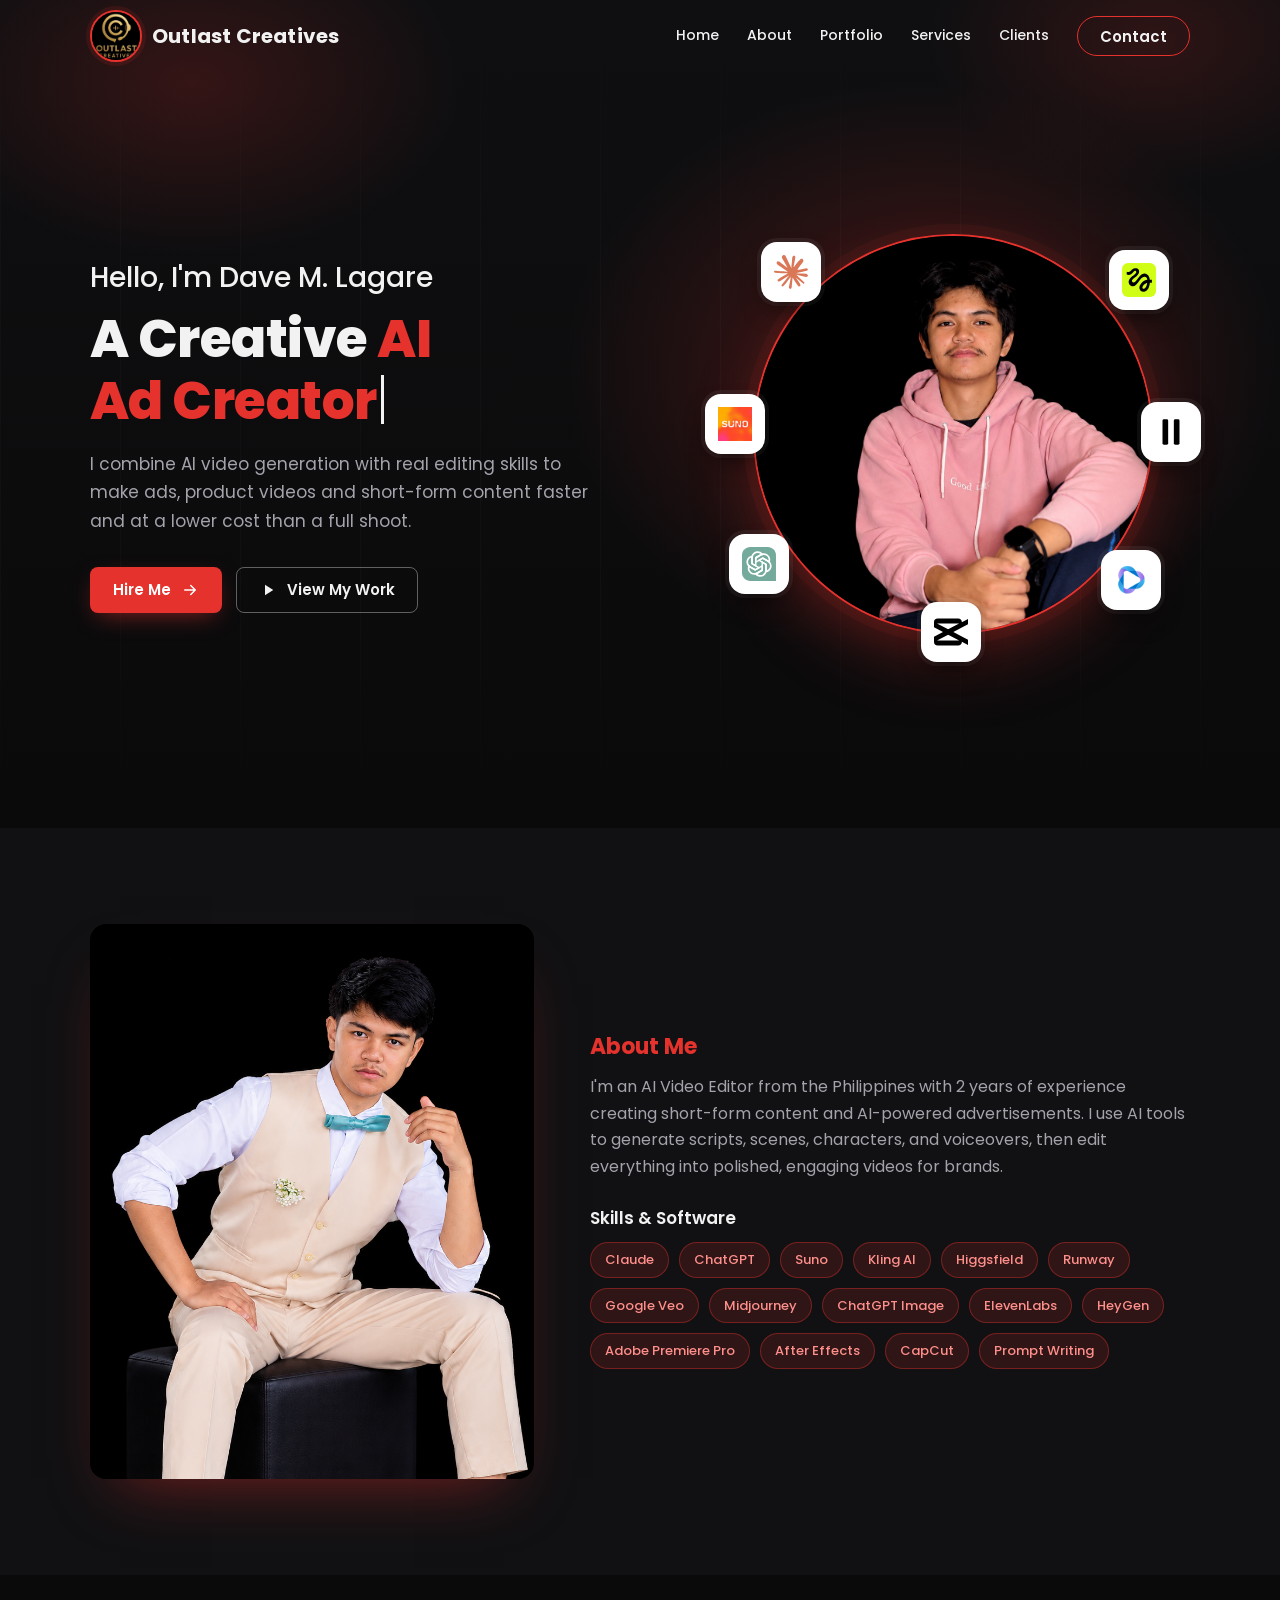
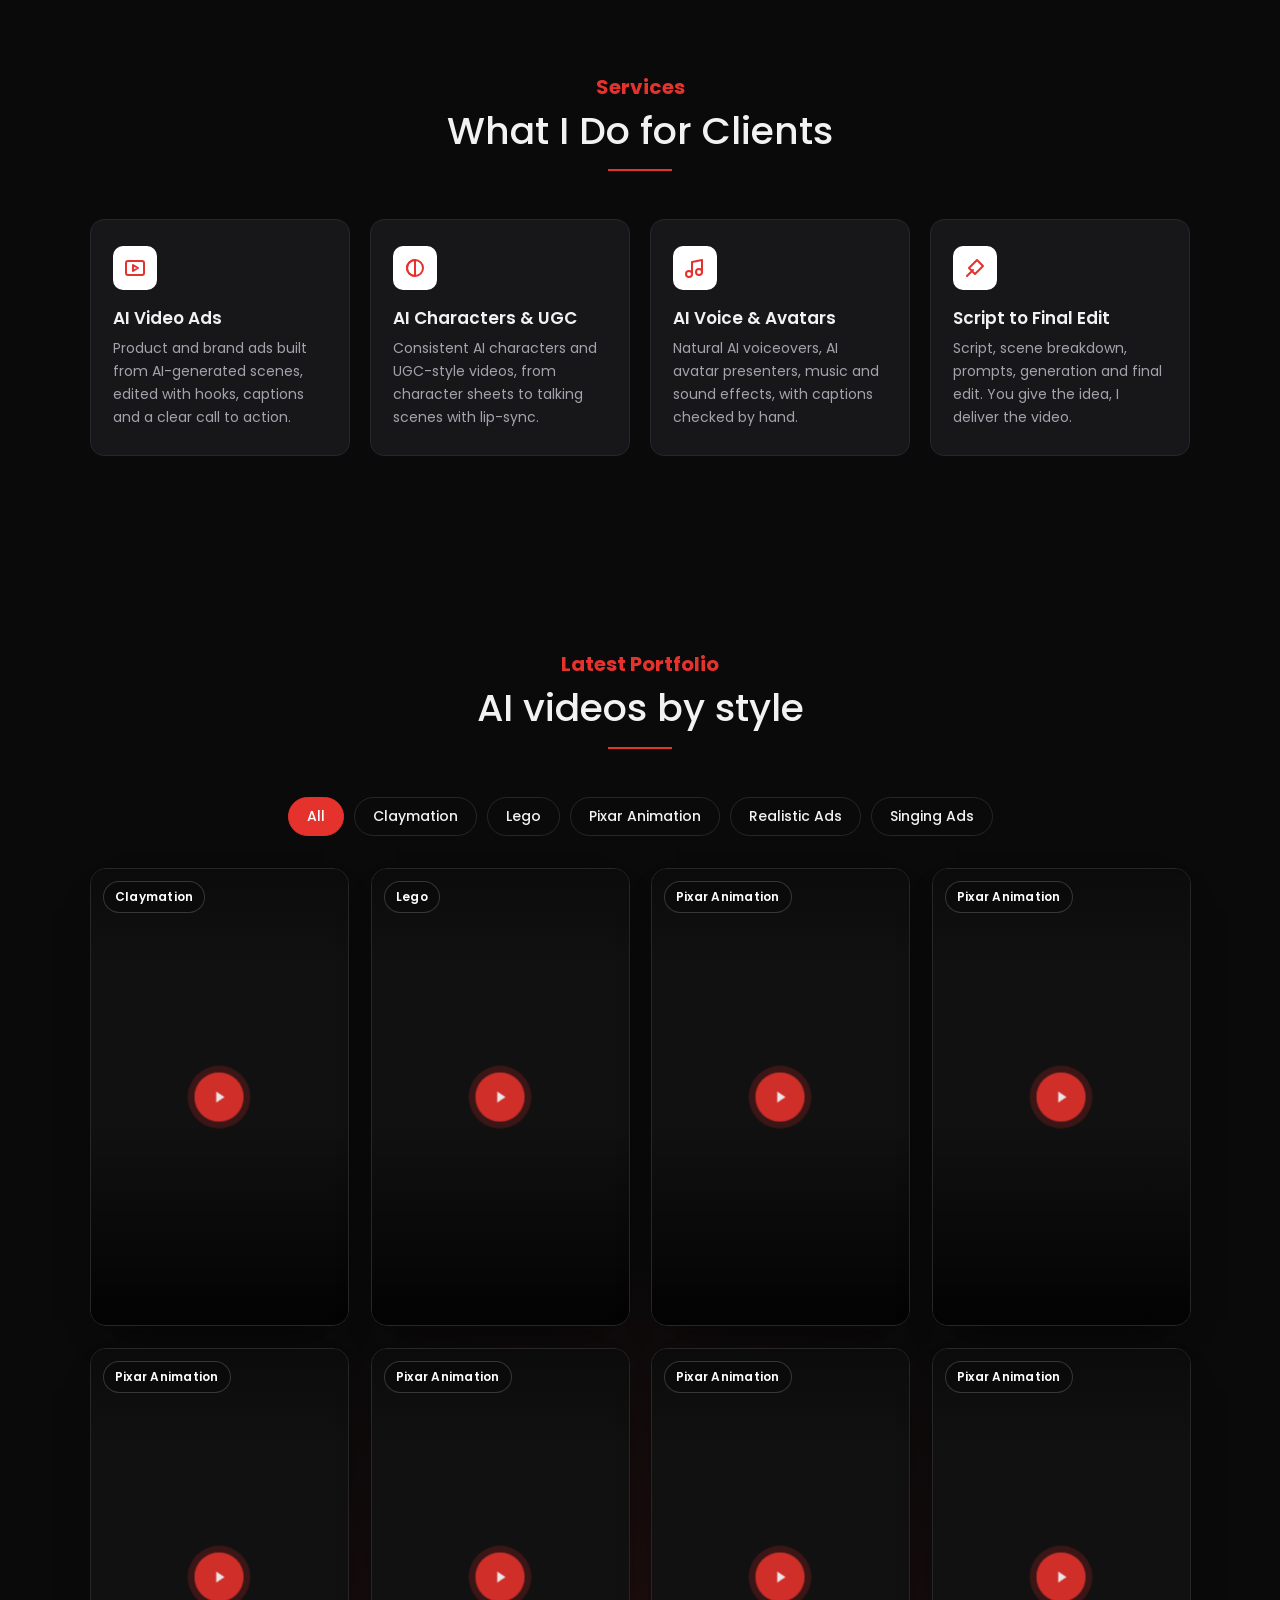
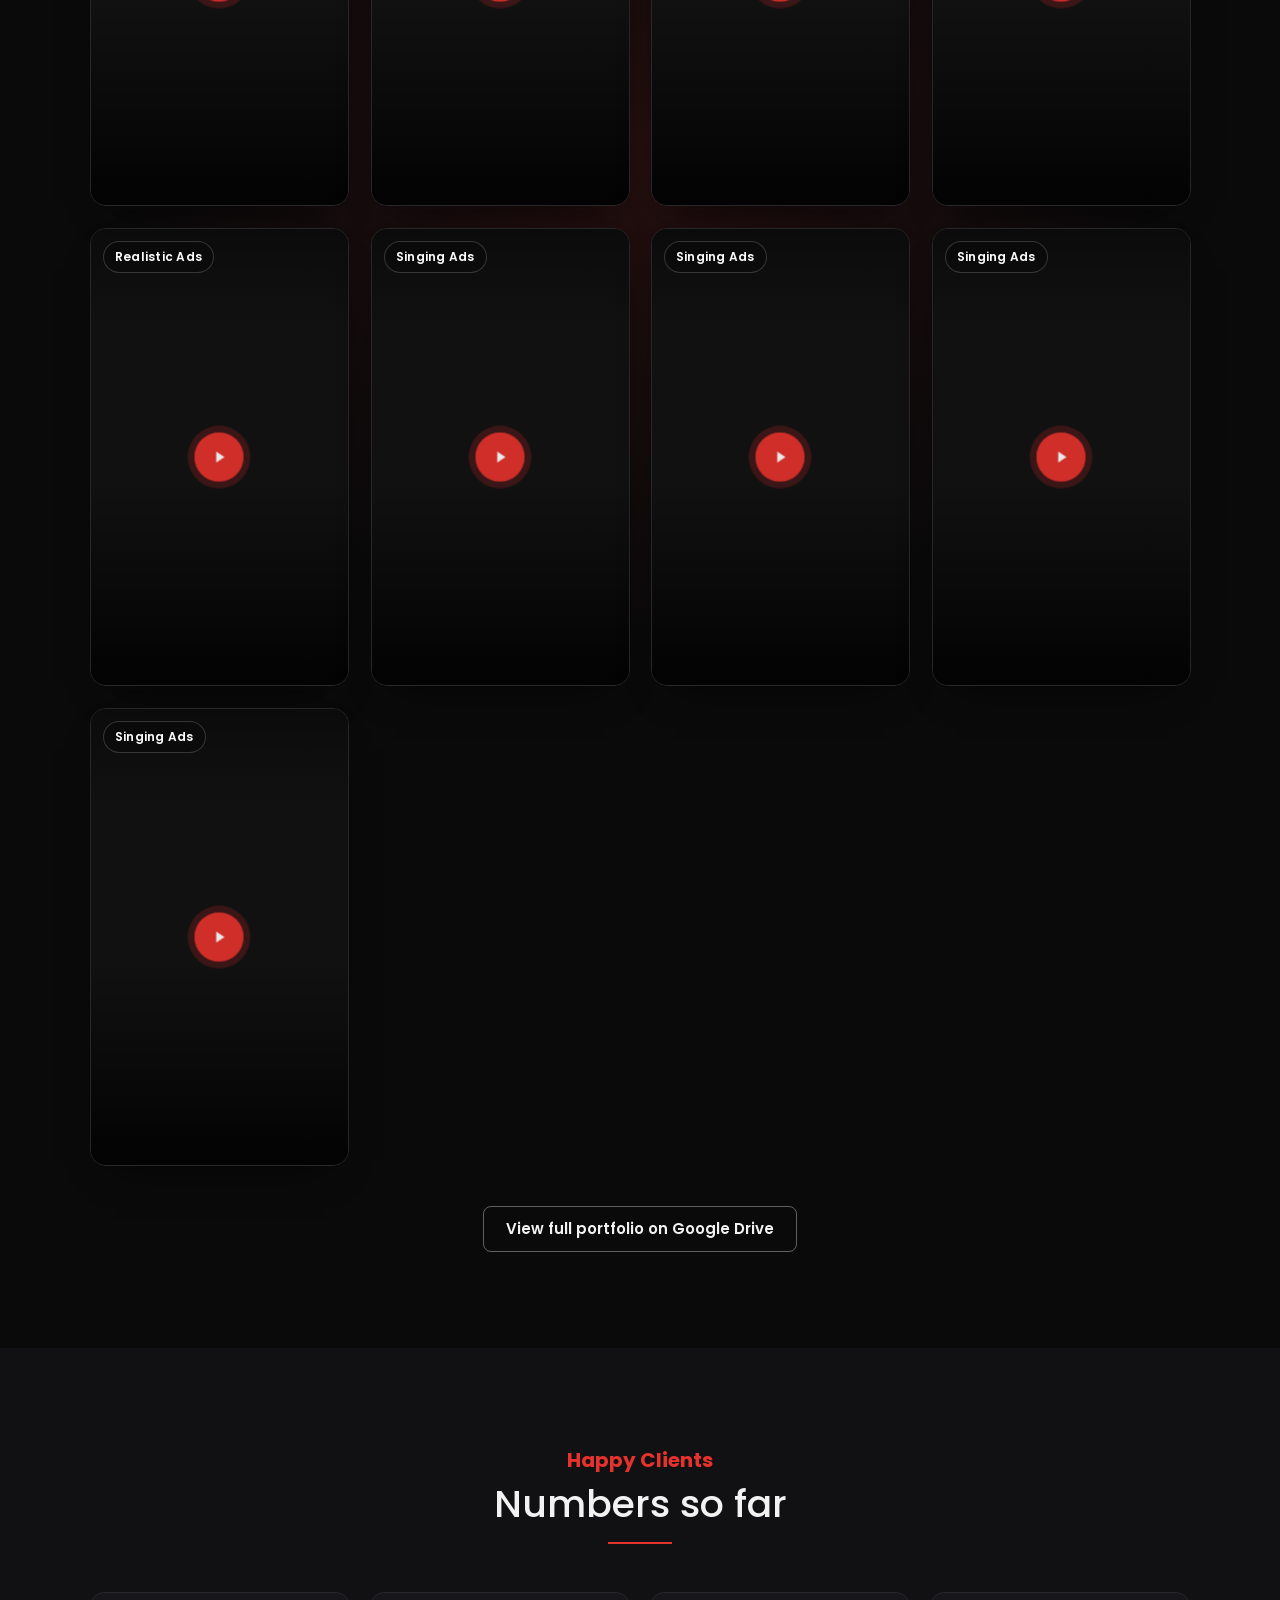
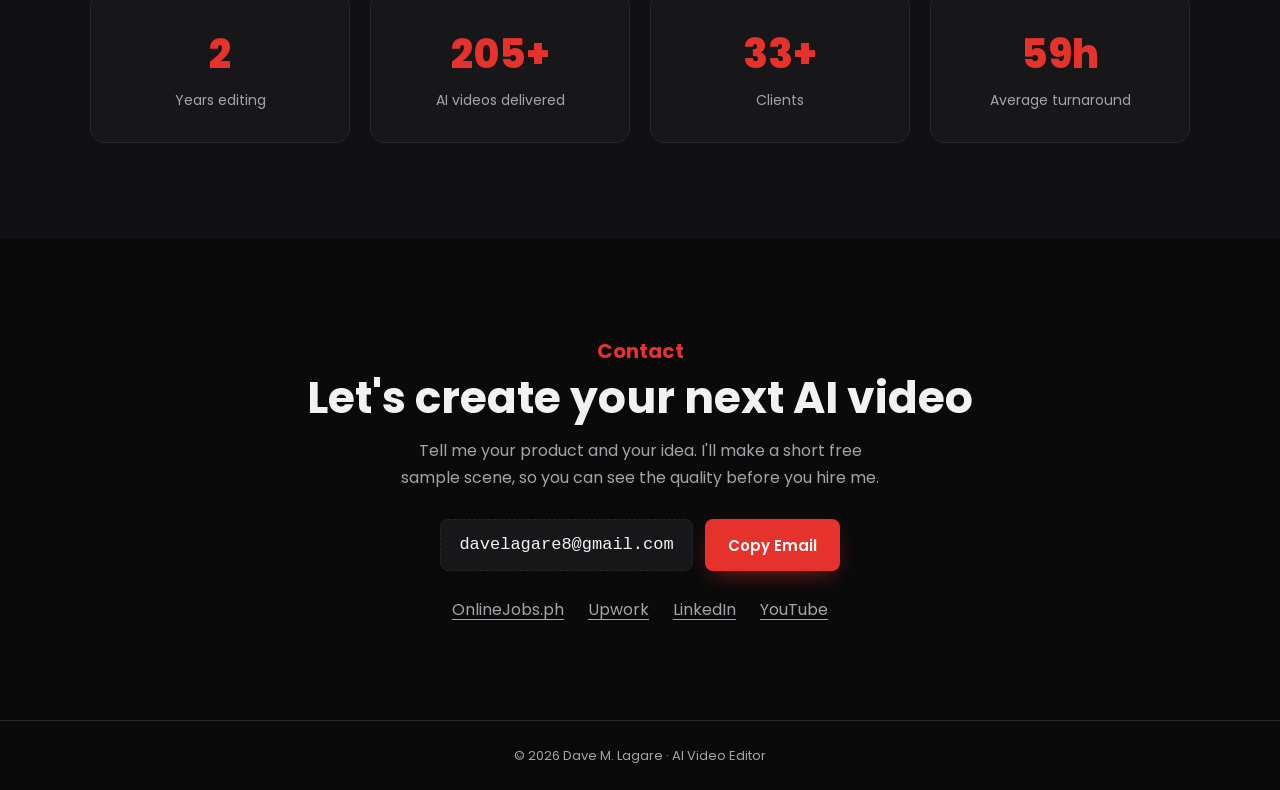
==== commit e53a83af: "Update portfolio" ====
--- a/index.html
+++ b/index.html
@@ -77,8 +77,7 @@
     </div>
     <div class="about__text reveal">
       <h2 class="kicker">About Me</h2>
-      <p>I'm an AI video editor from the Philippines. I write the script, generate the scenes and characters with AI tools, then edit everything together in Premiere Pro so it looks like one finished video, not a pile of AI clips.</p>
-      <p>Brands use me to test more ad ideas without booking actors, studios or reshoots. I keep characters consistent from scene to scene, fix the small AI glitches by hand, and deliver ready-to-post files in every size you need.</p>
+      <p>I'm an AI Video Editor from the Philippines with 2 years of experience creating short-form content and AI-powered advertisements. I use AI tools to generate scripts, scenes, characters, and voiceovers, then edit everything into polished, engaging videos for brands.</p>
       <h3 class="sub">Skills &amp; Software</h3>
       <ul class="chips">
         <li>Claude</li><li>ChatGPT</li><li>Suno</li><li>Kling AI</li><li>Higgsfield</li><li>Runway</li><li>Google Veo</li>
@@ -136,29 +135,8 @@
       <button class="filter" type="button" data-f="realistic">Realistic Ads</button>
       <button class="filter" type="button" data-f="singing">Singing Ads</button>
     </div>
-    <!-- HOW TO ADD YOUR VIDEOS
-         Paste each video's own link in data-src="" (not the folder link).
-         Google Drive: open the video's folder, right-click the video,
-         Share > Copy link, then paste it here. Sharing must be
-         "Anyone with the link".
-         Also works: YouTube links, or your own file like "video/ad1.mp4".
-         Vertical video (Reels/TikTok)? add data-ratio="9:16".
-         The aria-label is read out by screen readers (not shown). -->
-    <div class="grid">
-      <a class="work" href="#" aria-label="Play Claymation Ad" data-cat="claymation" data-src="https://drive.google.com/file/d/1s62Z7mvwquiXvtKcQ0IawGcyiO_63ykg/view?usp=drive_link"><span class="thumb t1"></span></a>
-      <a class="work" href="#" aria-label="Play Lego Ad" data-cat="lego" data-src="https://drive.google.com/file/d/1eu29cqQ8TshOxu22AApUpilNbLQtRJKG/view?usp=drive_link"><span class="thumb t2"></span></a>
-      <a class="work" href="#" aria-label="Play Pixar-Style Ad 1" data-cat="pixar" data-src="https://drive.google.com/file/d/1Czw8Uf4A8dZuw3UiiGrU0hbcwbL1lLM3/view?usp=drive_link"><span class="thumb t3"></span></a>
-      <a class="work" href="#" aria-label="Play Pixar-Style Ad 2" data-cat="pixar" data-src="https://drive.google.com/file/d/11-y-mpuvfUCflwUZHi3-qLne2of80kRu/view?usp=drive_link"><span class="thumb t4"></span></a>
-      <a class="work" href="#" aria-label="Play Pixar-Style Ad 3" data-cat="pixar" data-src="https://drive.google.com/file/d/12z9S_q4WWsdLyvbz2EJkcLO4nsxvlc05/view?usp=drive_link"><span class="thumb t5"></span></a>
-      <a class="work" href="#" aria-label="Play Pixar-Style Ad 4" data-cat="pixar" data-src="https://drive.google.com/file/d/1GIMpuX_YZmLIseUc1lABc2n1K6eHCGWj/view?usp=drive_link"><span class="thumb t6"></span></a>
-      <a class="work" href="#" aria-label="Play Pixar-Style Ad 5" data-cat="pixar" data-src="https://drive.google.com/file/d/1A3UJ-TKxv1fso3zILg_-aGALAYu4tMI-/view?usp=drive_link"><span class="thumb t1"></span></a>
-      <a class="work" href="#" aria-label="Play Pixar-Style Ad 6" data-cat="pixar" data-src="https://drive.google.com/file/d/14ppj2E1PtoVxH-16TSrNkvvv94LYPwBc/view?usp=drive_link"><span class="thumb t2"></span></a>
-      <a class="work" href="#" aria-label="Play Realistic AI Ad" data-cat="realistic" data-src="https://drive.google.com/file/d/1gM5kPIkf5vY8yypsDrRNt4pf6wVp5bHN/view?usp=drive_link"><span class="thumb t3"></span></a>
-      <a class="work" href="#" aria-label="Play Singing Ad 1" data-cat="singing" data-src="https://drive.google.com/file/d/1cWIS1-m3yu0nkc1Z3OQhHx3KA3fztxYP/view?usp=drive_link"><span class="thumb t4"></span></a>
-      <a class="work" href="#" aria-label="Play Singing Ad 2" data-cat="singing" data-src="https://drive.google.com/file/d/1qEiAYu-Trm6MejhSEdNjGAmbVLyt6sTl/view?usp=drive_link"><span class="thumb t5"></span></a>
-      <a class="work" href="#" aria-label="Play Singing Ad 3" data-cat="singing" data-src="https://drive.google.com/file/d/1EfvLq3rhP_U1ipTm9z62JFVoIRrb91b6/view?usp=drive_link"><span class="thumb t6"></span></a>
-      <a class="work" href="#" aria-label="Play Singing Ad 4" data-cat="singing" data-src="https://drive.google.com/file/d/1-tmnlgtXE7_GQ1NrQ8IVZeShLJbE4-K_/view?usp=drive_link"><span class="thumb t1"></span></a>
-    </div>
+    <!-- The videos are listed in videos.js. Edit that file to add or remove videos. -->
+    <div class="grid"></div>
     <p class="more"><a class="btn btn--ghost" href="https://drive.google.com/drive/folders/1ldm4JfX_kH5XaAkEZf39TzLpc1RkccrW" target="_blank" rel="noopener">View full portfolio on Google Drive</a></p>
   </div>
 </section>
@@ -176,17 +154,6 @@
       <div class="stat reveal"><b data-count="250" data-suffix="+">0</b><span>AI videos delivered</span></div>
       <div class="stat reveal"><b data-count="40" data-suffix="+">0</b><span>Clients</span></div>
       <div class="stat reveal"><b data-count="72" data-suffix="h">0</b><span>Average turnaround</span></div>
-    </div>
-
-    <div class="quotes">
-      <figure class="quote reveal">
-        <blockquote>"We tested five ad ideas in one week without a single shoot. Dave kept the same character in every scene, and two of the ads are still running."</blockquote>
-        <figcaption><b>Sample Client</b> · Skincare brand</figcaption>
-      </figure>
-      <figure class="quote reveal">
-        <blockquote>"The AI spokesperson videos sound natural and the edits are clean. Our customers did not notice it was AI until we told them."</blockquote>
-        <figcaption><b>Sample Client</b> · Online course creator</figcaption>
-      </figure>
     </div>
   </div>
 </section>
@@ -220,6 +187,7 @@
   <button class="player__close" id="player-close" type="button" aria-label="Close video">&times;</button>
 </div>
 
+<script src="videos.js"></script>
 <script src="main.js"></script>
 </body>
 </html>
--- a/style.css
+++ b/style.css
@@ -193,31 +193,76 @@
 }
 .filter:hover { border-color: var(--red); }
 .filter.is-on { background: var(--red); border-color: var(--red); color: #fff; }
-.grid { display: grid; grid-template-columns: repeat(3, minmax(0, 1fr)); gap: 22px; }
-.work { text-decoration: none; display: block; }
+.grid { display: grid; grid-template-columns: repeat(4, minmax(0, 1fr)); gap: 22px; }
+#portfolio { position: relative; overflow: hidden; }
+#portfolio::before {                 /* soft red light behind the grid */
+  content: ""; position: absolute; inset: 20% -10% auto; height: 60%;
+  background: radial-gradient(50% 50% at 50% 50%, rgba(229,50,45,.12), transparent 70%);
+  pointer-events: none;
+}
+#portfolio .wrap { position: relative; }
+
+/* card */
+.work {
+  position: relative; display: block; text-decoration: none; color: #fff;
+  border-radius: 16px; overflow: hidden; isolation: isolate;
+  background: #111; border: 1px solid var(--line);
+  box-shadow: 0 18px 40px -24px rgba(0,0,0,.9);
+  transition: transform .35s cubic-bezier(.23,1,.32,1), box-shadow .35s ease, border-color .35s ease;
+  animation: cardIn .6s cubic-bezier(.23,1,.32,1) both;
+  animation-delay: calc(var(--n, 0) * 60ms);
+}
 .work.is-hidden { display: none; }
+@keyframes cardIn { from { opacity: 0; transform: translateY(18px) scale(.97); } }
 .thumb {
-  position: relative; display: block; aspect-ratio: 16 / 10; width: 100%;
-  border-radius: 12px; overflow: hidden; object-fit: cover;
-  transition: transform .25s ease;
-}
-.thumb::after {
-  content: ""; position: absolute; left: 50%; top: 50%;
-  width: 56px; height: 56px; margin: -28px 0 0 -28px; border-radius: 50%;
+  position: relative; display: block; aspect-ratio: 9 / 16; width: 100%;
+  object-fit: cover; transition: transform .6s cubic-bezier(.23,1,.32,1), filter .4s ease;
+}
+/* hover video sits on top of the thumbnail */
+.work__vid {
+  position: absolute; inset: 0; width: 100%; height: 100%; object-fit: cover;
+  opacity: 0; transition: opacity .35s ease; z-index: 1; background: #000;
+}
+.work.is-playing .work__vid { opacity: 1; }
+/* dark fade at the bottom so the label reads */
+.work::after {
+  content: ""; position: absolute; inset: 0; z-index: 2; pointer-events: none;
+  background: linear-gradient(180deg, rgba(0,0,0,.35) 0%, transparent 22%, transparent 55%, rgba(0,0,0,.85) 100%);
+  transition: opacity .35s ease;
+}
+.work__tag {
+  position: absolute; left: 12px; top: 12px; z-index: 3;
+  padding: 5px 11px; border-radius: 999px;
+  background: rgba(10,10,11,.6); backdrop-filter: blur(6px);
+  border: 1px solid rgba(255,255,255,.18);
+  font-size: 12px; font-weight: 600; letter-spacing: .02em;
+}
+.work__play {
+  position: absolute; left: 50%; top: 50%; z-index: 3;
+  width: 58px; height: 58px; margin: -29px 0 0 -29px; border-radius: 50%;
   background: var(--red) url("data:image/svg+xml,%3Csvg xmlns='http://www.w3.org/2000/svg' viewBox='0 0 24 24'%3E%3Cpath d='M9 6v12l9-6z' fill='white'/%3E%3C/svg%3E") center / 26px no-repeat;
-  opacity: 0; transform: scale(.9); transition: opacity .2s ease, transform .2s ease;
-}
-.work:hover .thumb { transform: scale(1.02); }
-.work:hover .thumb::after, .work:focus-visible .thumb::after { opacity: 1; transform: scale(1); }
+  box-shadow: 0 0 0 8px rgba(229,50,45,.22);
+  transform: scale(.85); opacity: .9;
+  transition: transform .3s cubic-bezier(.23,1,.32,1), opacity .3s ease;
+}
+@media (hover: hover) and (pointer: fine) {
+  .work:hover { transform: translateY(-8px); border-color: rgba(229,50,45,.7); box-shadow: 0 26px 50px -22px rgba(229,50,45,.55); }
+  .work:hover .thumb { transform: scale(1.07); }
+  .work:hover .work__play { transform: scale(1); opacity: 1; }
+}
+.work:focus-visible { outline: 2px solid var(--red); outline-offset: 3px; }
+/* while the preview plays, the play button only shows on hover */
+.work.is-playing .work__play { opacity: 0; transform: scale(.7); }
+.work.is-playing:hover .work__play, .work.is-playing:focus-visible .work__play { opacity: 1; transform: scale(1); }
 .t1 { background: linear-gradient(135deg, #2a1420, #a4475e 55%, #f2c19c); }
 .t2 { background: linear-gradient(135deg, #121a2b, #3b5aa0 55%, #b9c9ee); }
 .t3 { background: linear-gradient(135deg, #1c1a12, #7d6f2c 55%, #eadf9e); }
 .t4 { background: linear-gradient(135deg, #24170e, #9a5a2c 55%, #efd2ad); }
 .t5 { background: linear-gradient(135deg, #0f1f1b, #2f7a68 55%, #b8e2cf); }
 .t6 { background: linear-gradient(135deg, #1d2410, #6d8a2e 55%, #e3efa8); }
-.work__info { display: grid; margin-top: 12px; }
-.work__info b { font-weight: 600; font-size: 15px; }
-.work__info small { color: var(--muted); font-size: 13px; }
+@media (prefers-reduced-motion: reduce) {
+  .work, .thumb, .work__play { animation: none; transition: none; }
+}
 
 /* ===== Clients ===== */
 #clients { background: var(--bg-2); }
@@ -253,7 +298,7 @@
 /* ===== Tablet ===== */
 @media (max-width: 960px) {
   .cards { grid-template-columns: repeat(2, minmax(0, 1fr)); }
-  .grid { grid-template-columns: repeat(2, minmax(0, 1fr)); }
+  .grid { grid-template-columns: repeat(3, minmax(0, 1fr)); }
   .stats { grid-template-columns: repeat(2, minmax(0, 1fr)); }
 }
 
@@ -283,7 +328,8 @@
   .quotes { grid-template-columns: 1fr; }
 }
 @media (max-width: 520px) {
-  .cards, .grid { grid-template-columns: 1fr; }
+  .cards { grid-template-columns: 1fr; }
+  .grid { grid-template-columns: repeat(2, minmax(0, 1fr)); gap: 12px; }
 }
 
 /* ===== Reduced motion ===== */
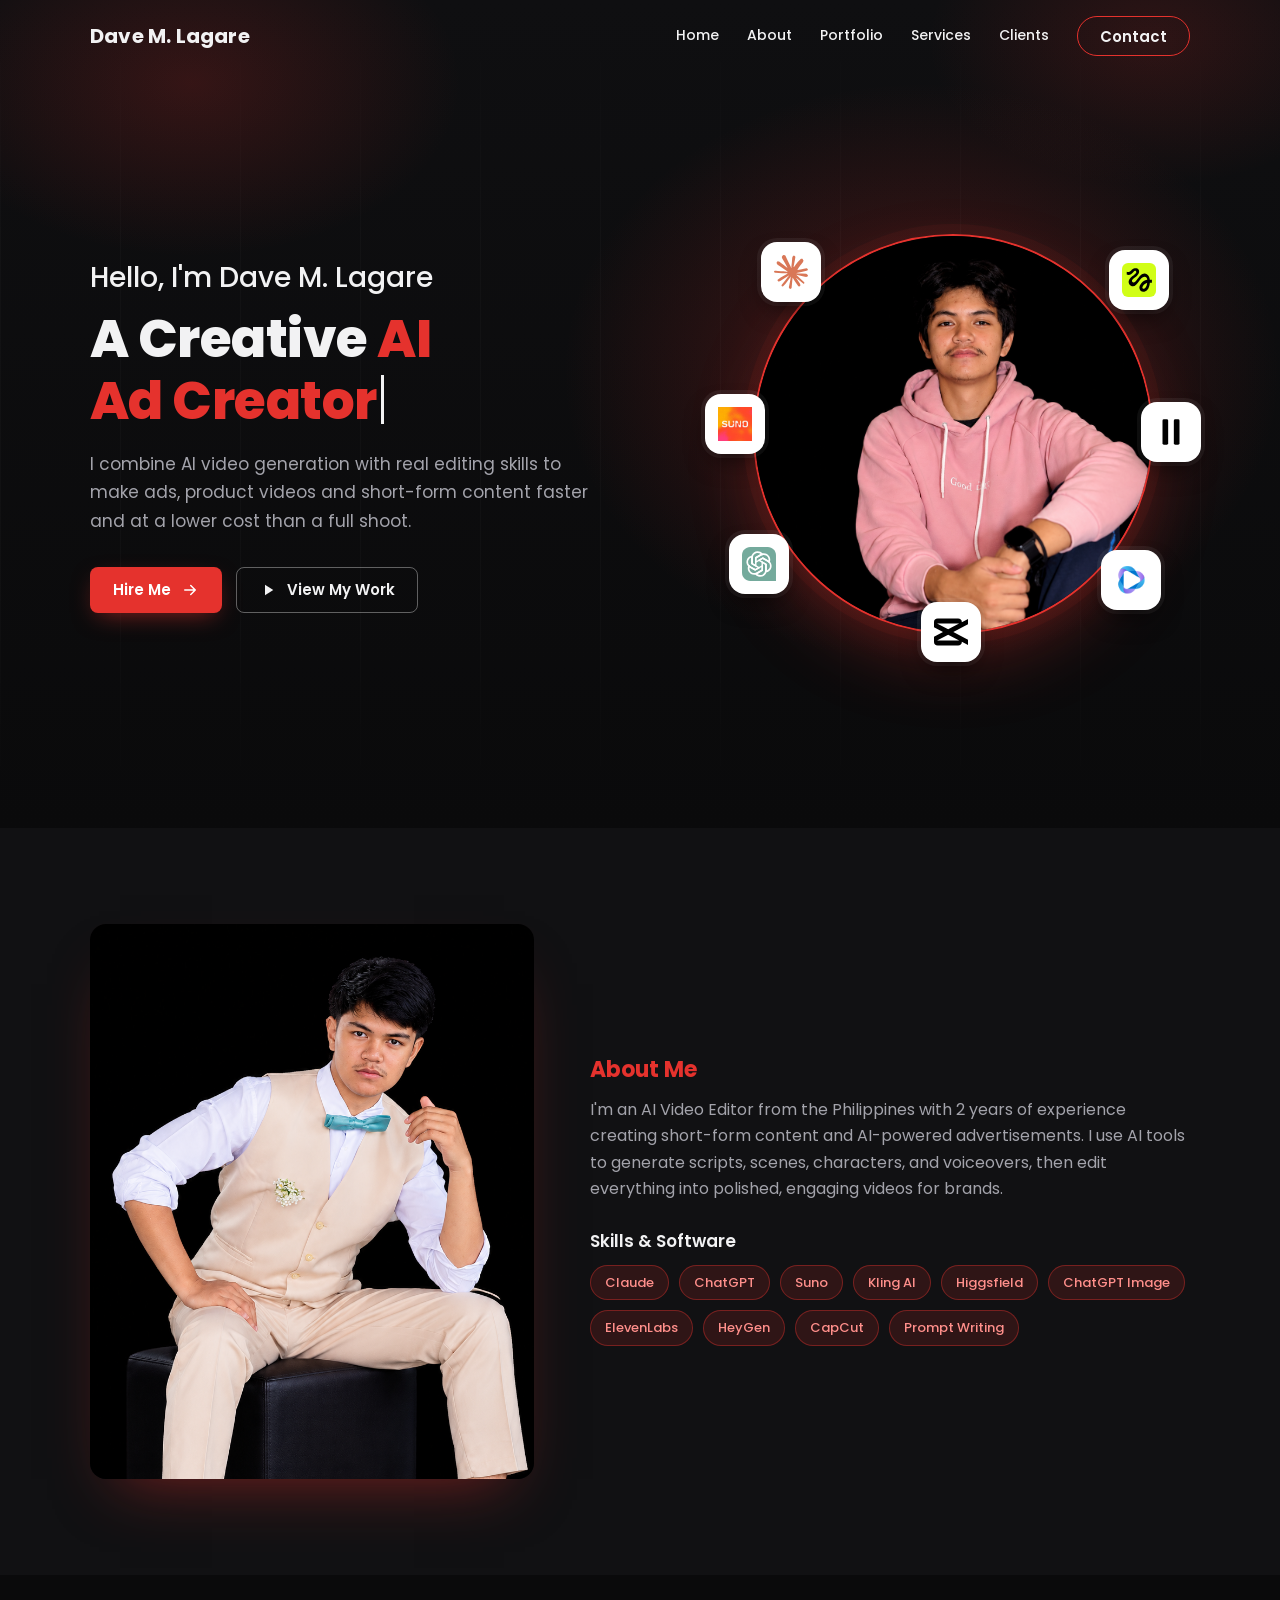
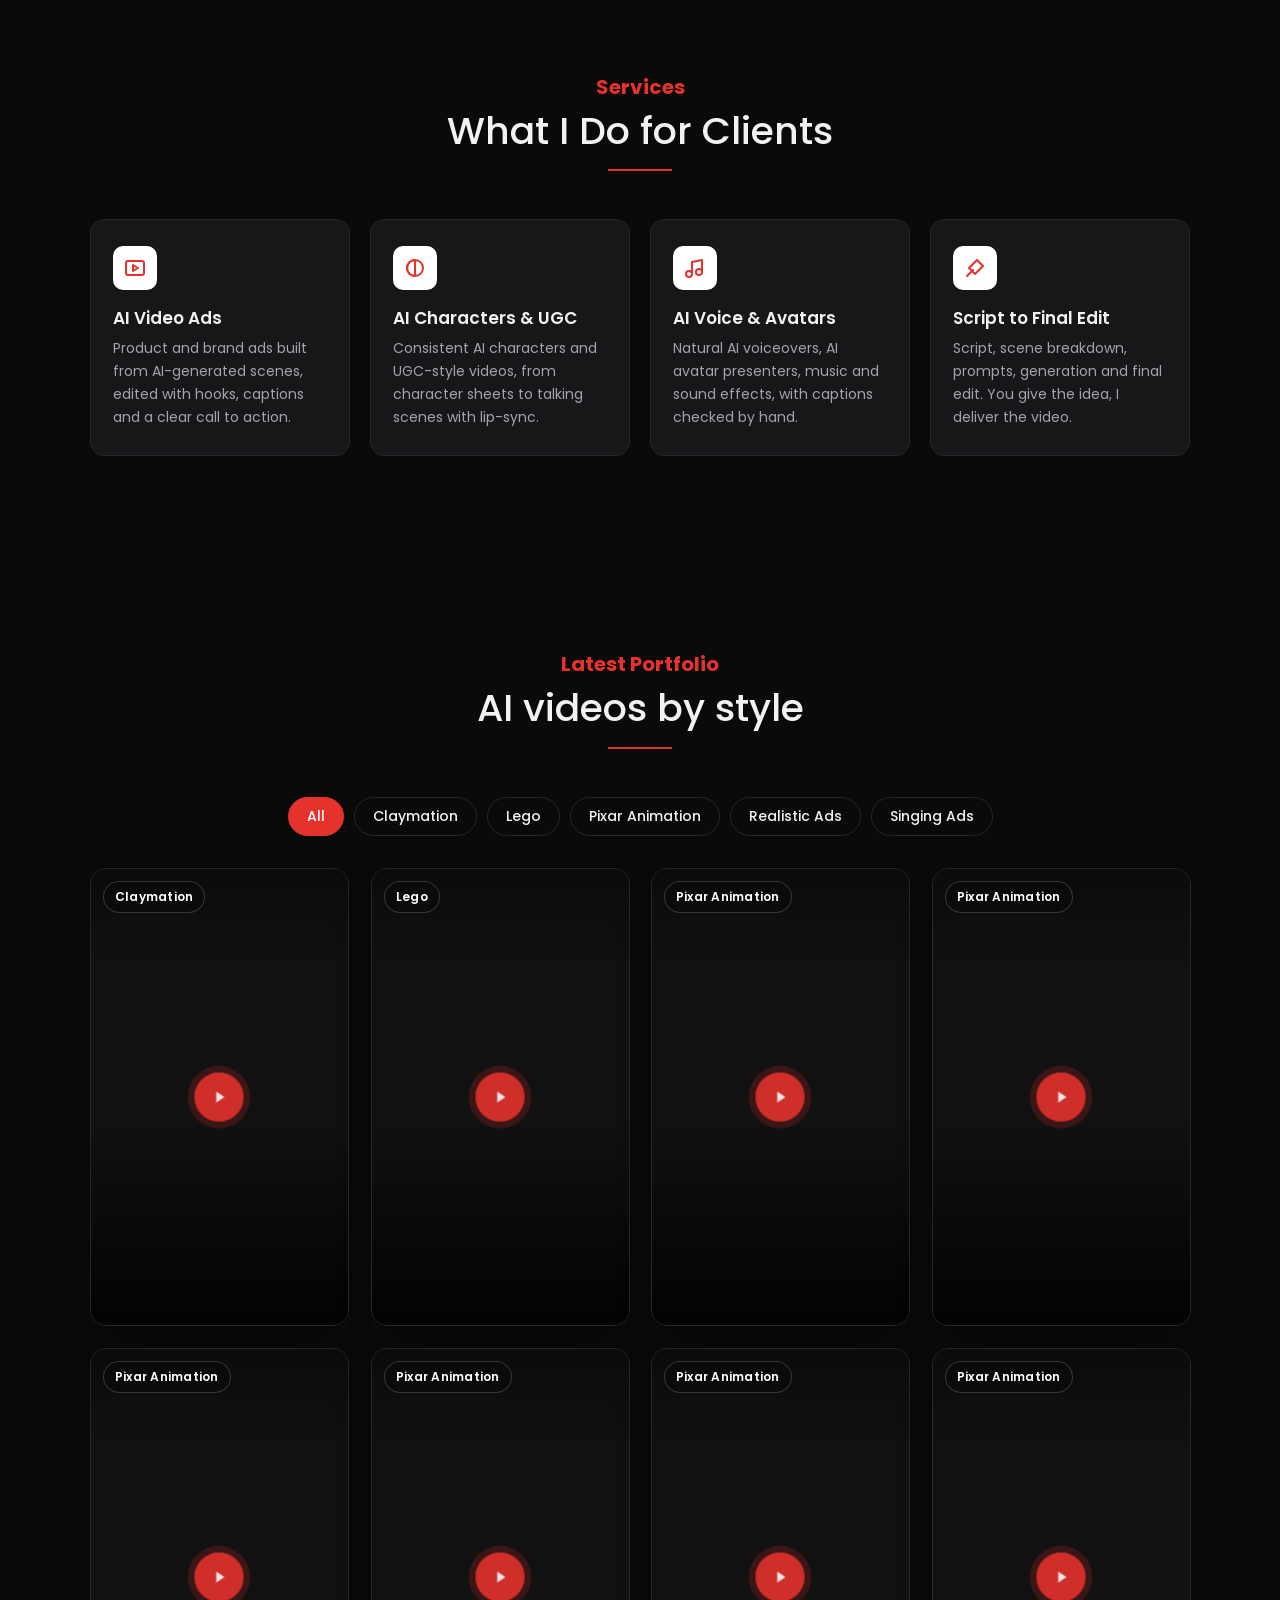
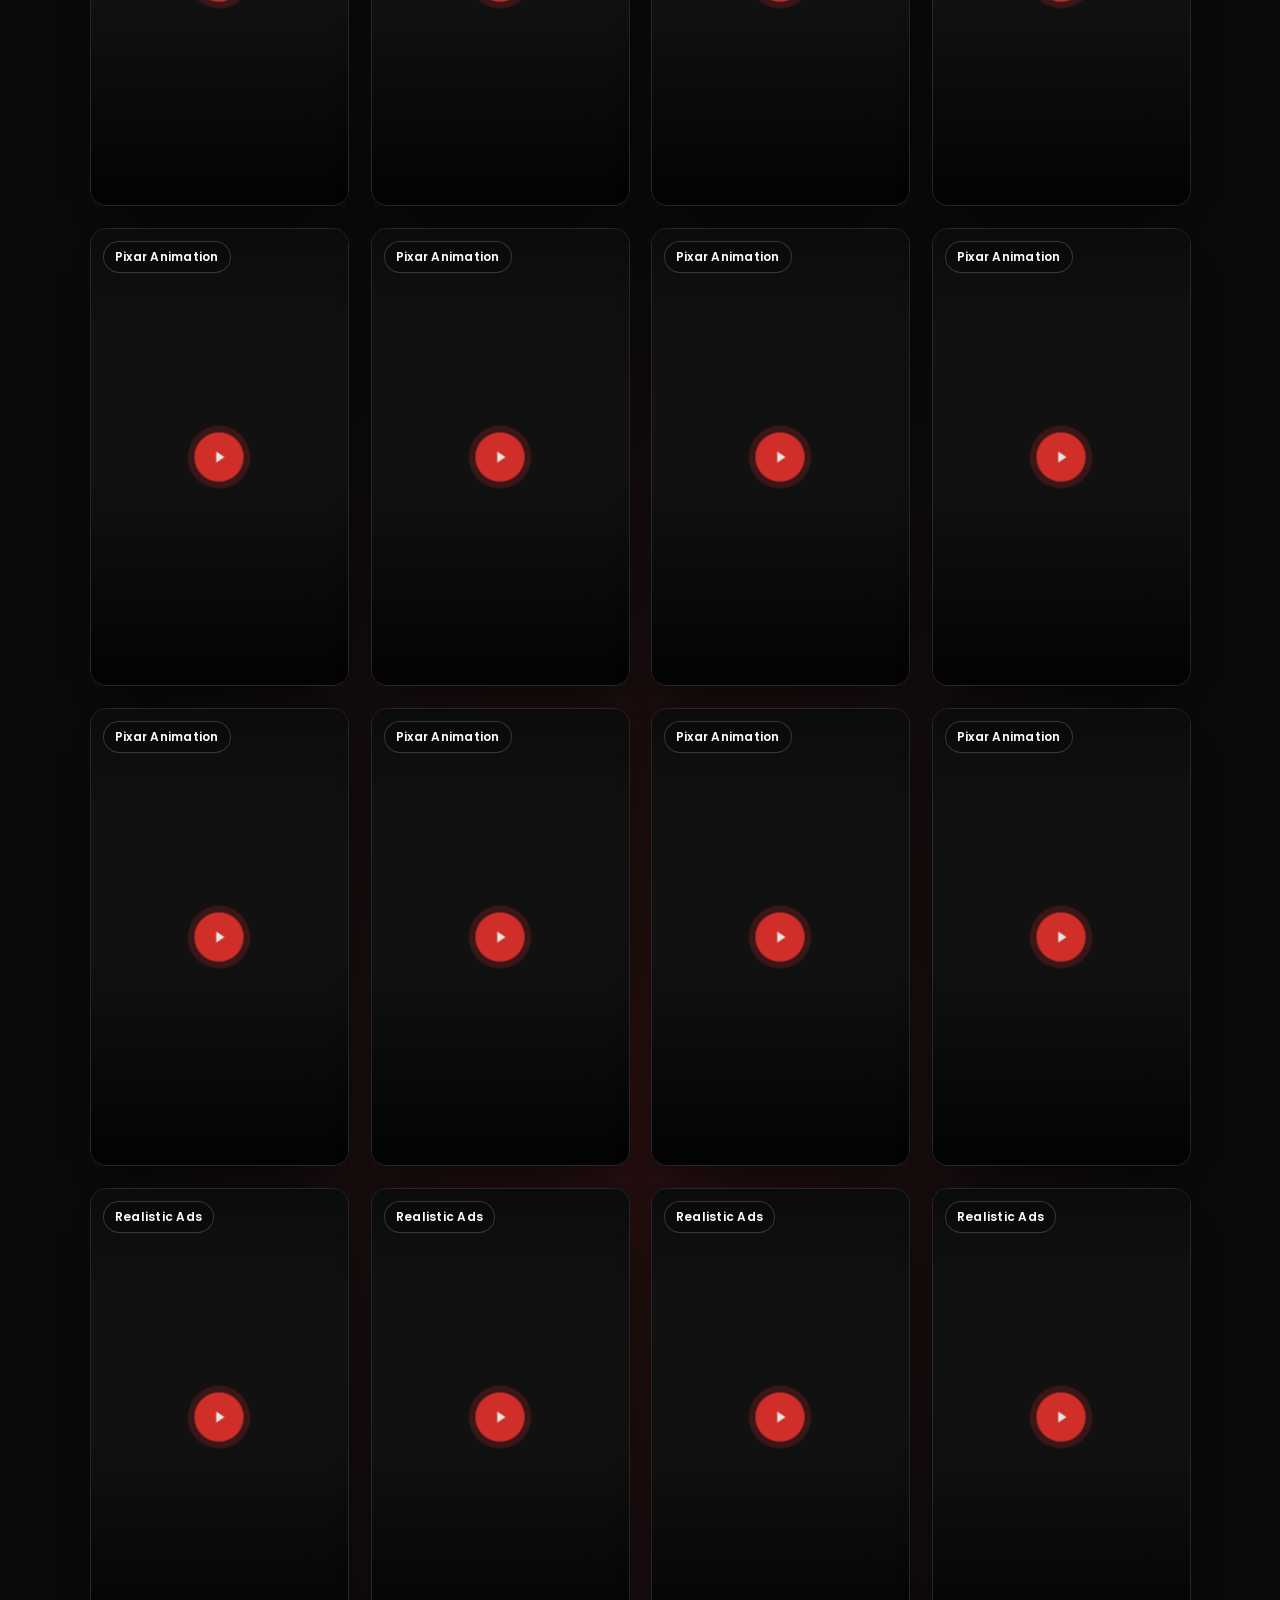
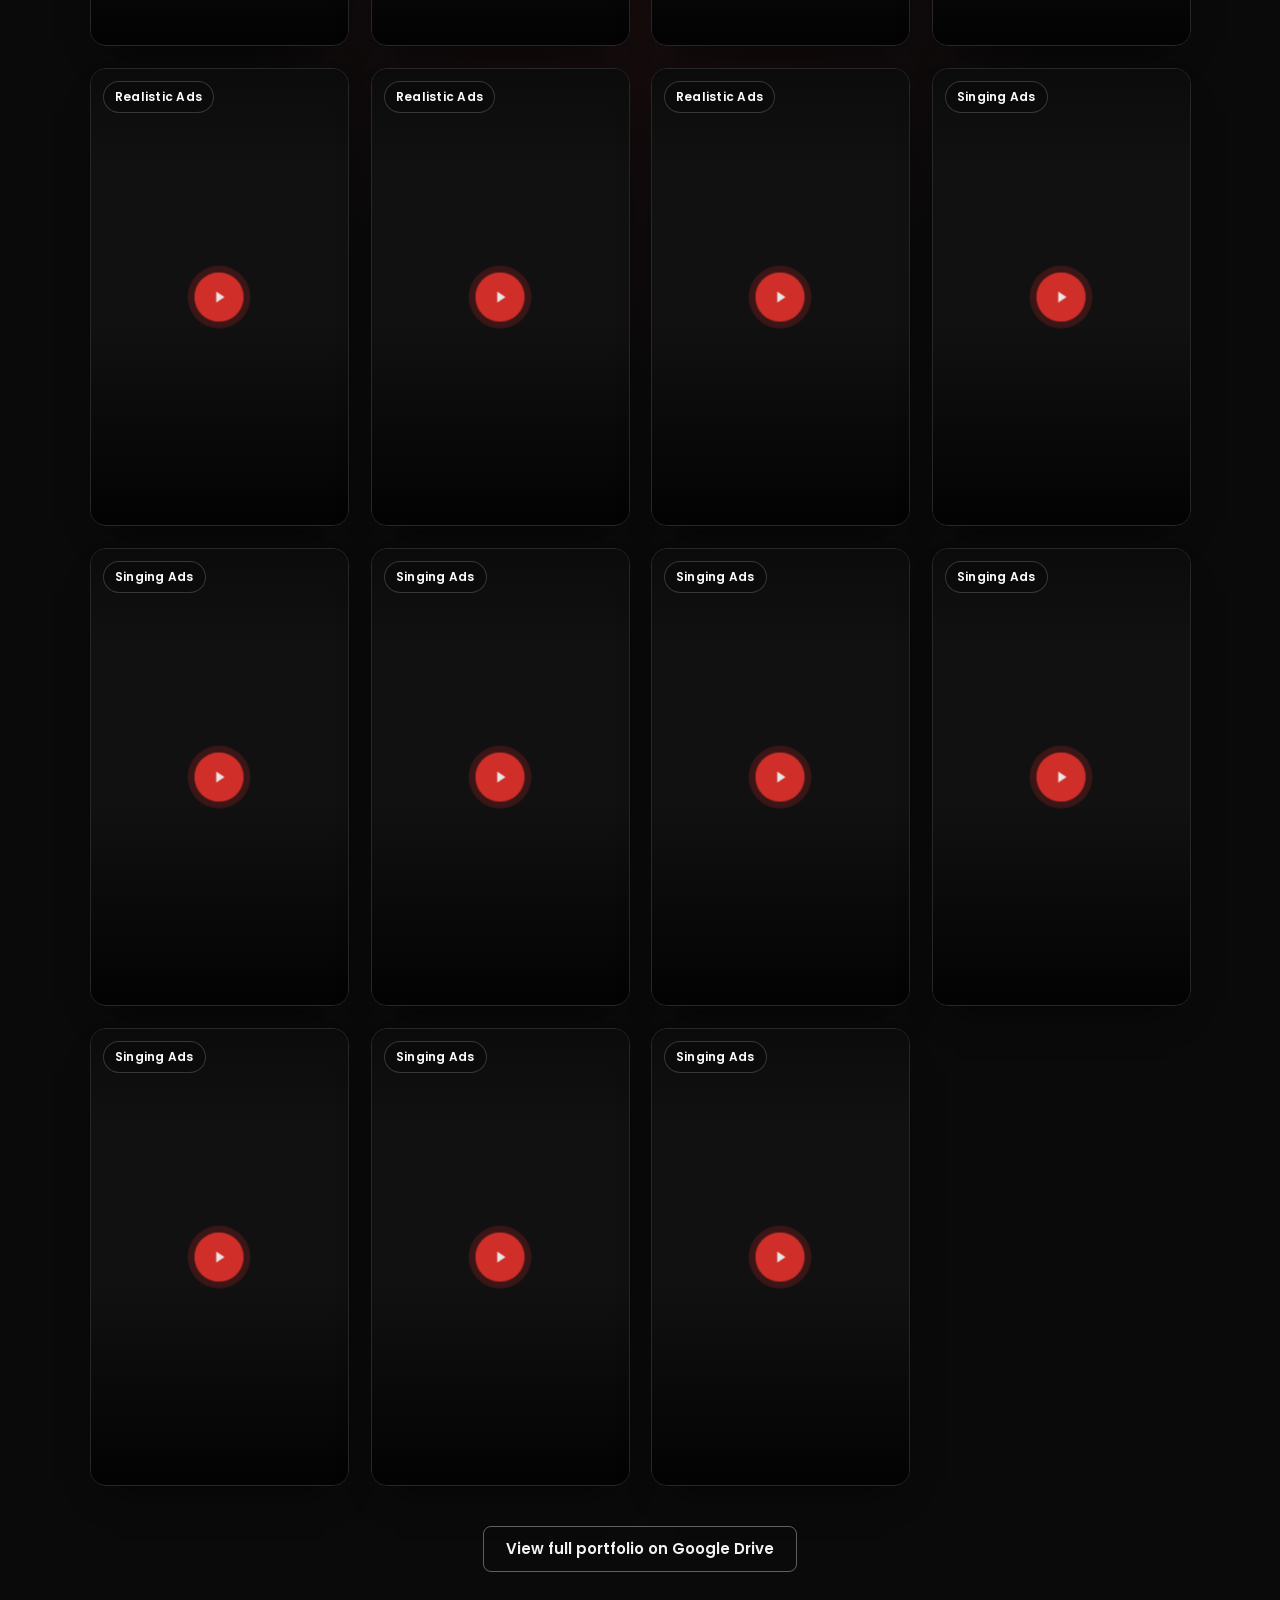
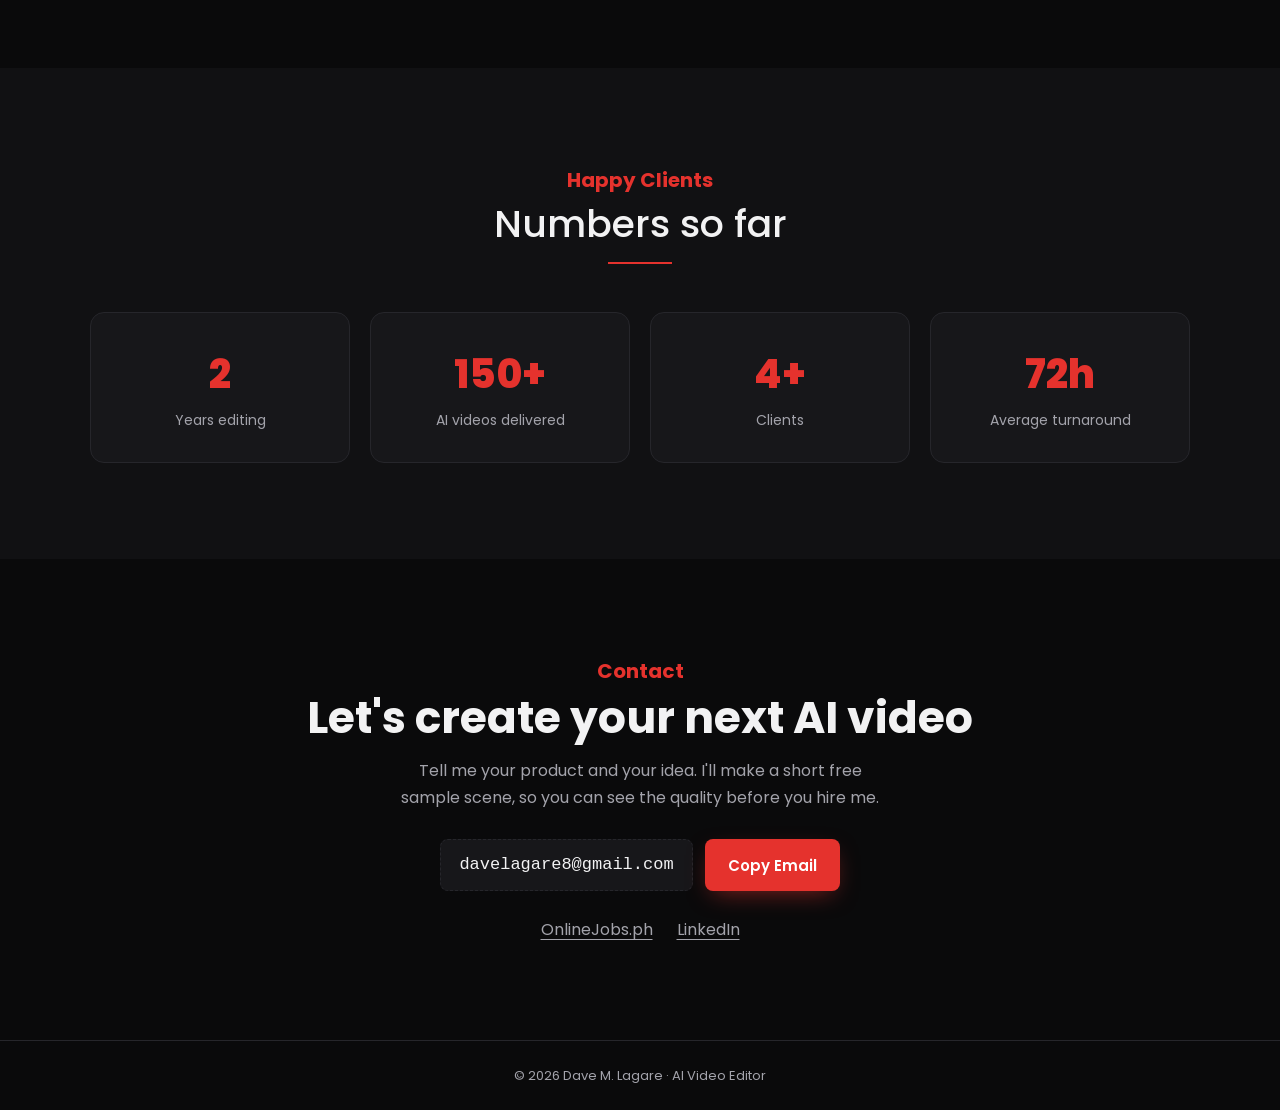
==== commit d2ddd717: "Update portfolio" ====
--- a/index.html
+++ b/index.html
@@ -17,8 +17,8 @@
   <div class="wrap nav__in">
     <a class="logo" href="#home" aria-label="Outlast Creatives home">
       <!-- Logo file: image/outlast.png (also tries .jpg, .jpeg, .svg, .webp, and the icon folder) -->
-      <img class="logo__img" src="image/outlast.png" alt="" data-alt="image/outlast.jpg|image/outlast.jpeg|image/outlast.svg|image/outlast.webp|icon/outlast.png|icon/outlast.jpg|icon/outlast.svg|outlast.png|outlast.jpg|outlast.svg" onerror="var a=(this.dataset.alt||'').split('|').filter(Boolean);if(a.length){this.src=a.shift();this.dataset.alt=a.join('|');}else{this.remove();}">
-      <span class="logo__text">Outlast Creatives</span>
+      
+      <span class="logo__text">Dave M. Lagare</span>
     </a>
     <nav class="nav__links" id="menu">
       <a href="#home">Home</a>
@@ -80,9 +80,9 @@
       <p>I'm an AI Video Editor from the Philippines with 2 years of experience creating short-form content and AI-powered advertisements. I use AI tools to generate scripts, scenes, characters, and voiceovers, then edit everything into polished, engaging videos for brands.</p>
       <h3 class="sub">Skills &amp; Software</h3>
       <ul class="chips">
-        <li>Claude</li><li>ChatGPT</li><li>Suno</li><li>Kling AI</li><li>Higgsfield</li><li>Runway</li><li>Google Veo</li>
-        <li>Midjourney</li><li>ChatGPT Image</li><li>ElevenLabs</li><li>HeyGen</li>
-        <li>Adobe Premiere Pro</li><li>After Effects</li><li>CapCut</li><li>Prompt Writing</li>
+        <li>Claude</li><li>ChatGPT</li><li>Suno</li><li>Kling AI</li><li>Higgsfield</li>
+        <li>ChatGPT Image</li><li>ElevenLabs</li><li>HeyGen</li>
+        <li>CapCut</li><li>Prompt Writing</li>
       </ul>
     </div>
   </div>
@@ -150,9 +150,9 @@
     </header>
     <!-- Sample numbers. Change them to your real ones. -->
     <div class="stats">
-      <div class="stat reveal"><b data-count="3">0</b><span>Years editing</span></div>
-      <div class="stat reveal"><b data-count="250" data-suffix="+">0</b><span>AI videos delivered</span></div>
-      <div class="stat reveal"><b data-count="40" data-suffix="+">0</b><span>Clients</span></div>
+      <div class="stat reveal"><b data-count="2">0</b><span>Years editing</span></div>
+      <div class="stat reveal"><b data-count="150" data-suffix="+">0</b><span>AI videos delivered</span></div>
+      <div class="stat reveal"><b data-count="4" data-suffix="+">0</b><span>Clients</span></div>
       <div class="stat reveal"><b data-count="72" data-suffix="h">0</b><span>Average turnaround</span></div>
     </div>
   </div>
@@ -170,9 +170,7 @@
     </div>
     <p class="socials">
       <a href="https://www.onlinejobs.ph/" target="_blank" rel="noopener">OnlineJobs.ph</a>
-      <a href="https://www.upwork.com/" target="_blank" rel="noopener">Upwork</a>
       <a href="https://www.linkedin.com/" target="_blank" rel="noopener">LinkedIn</a>
-      <a href="https://www.youtube.com/" target="_blank" rel="noopener">YouTube</a>
     </p>
   </div>
 </section>
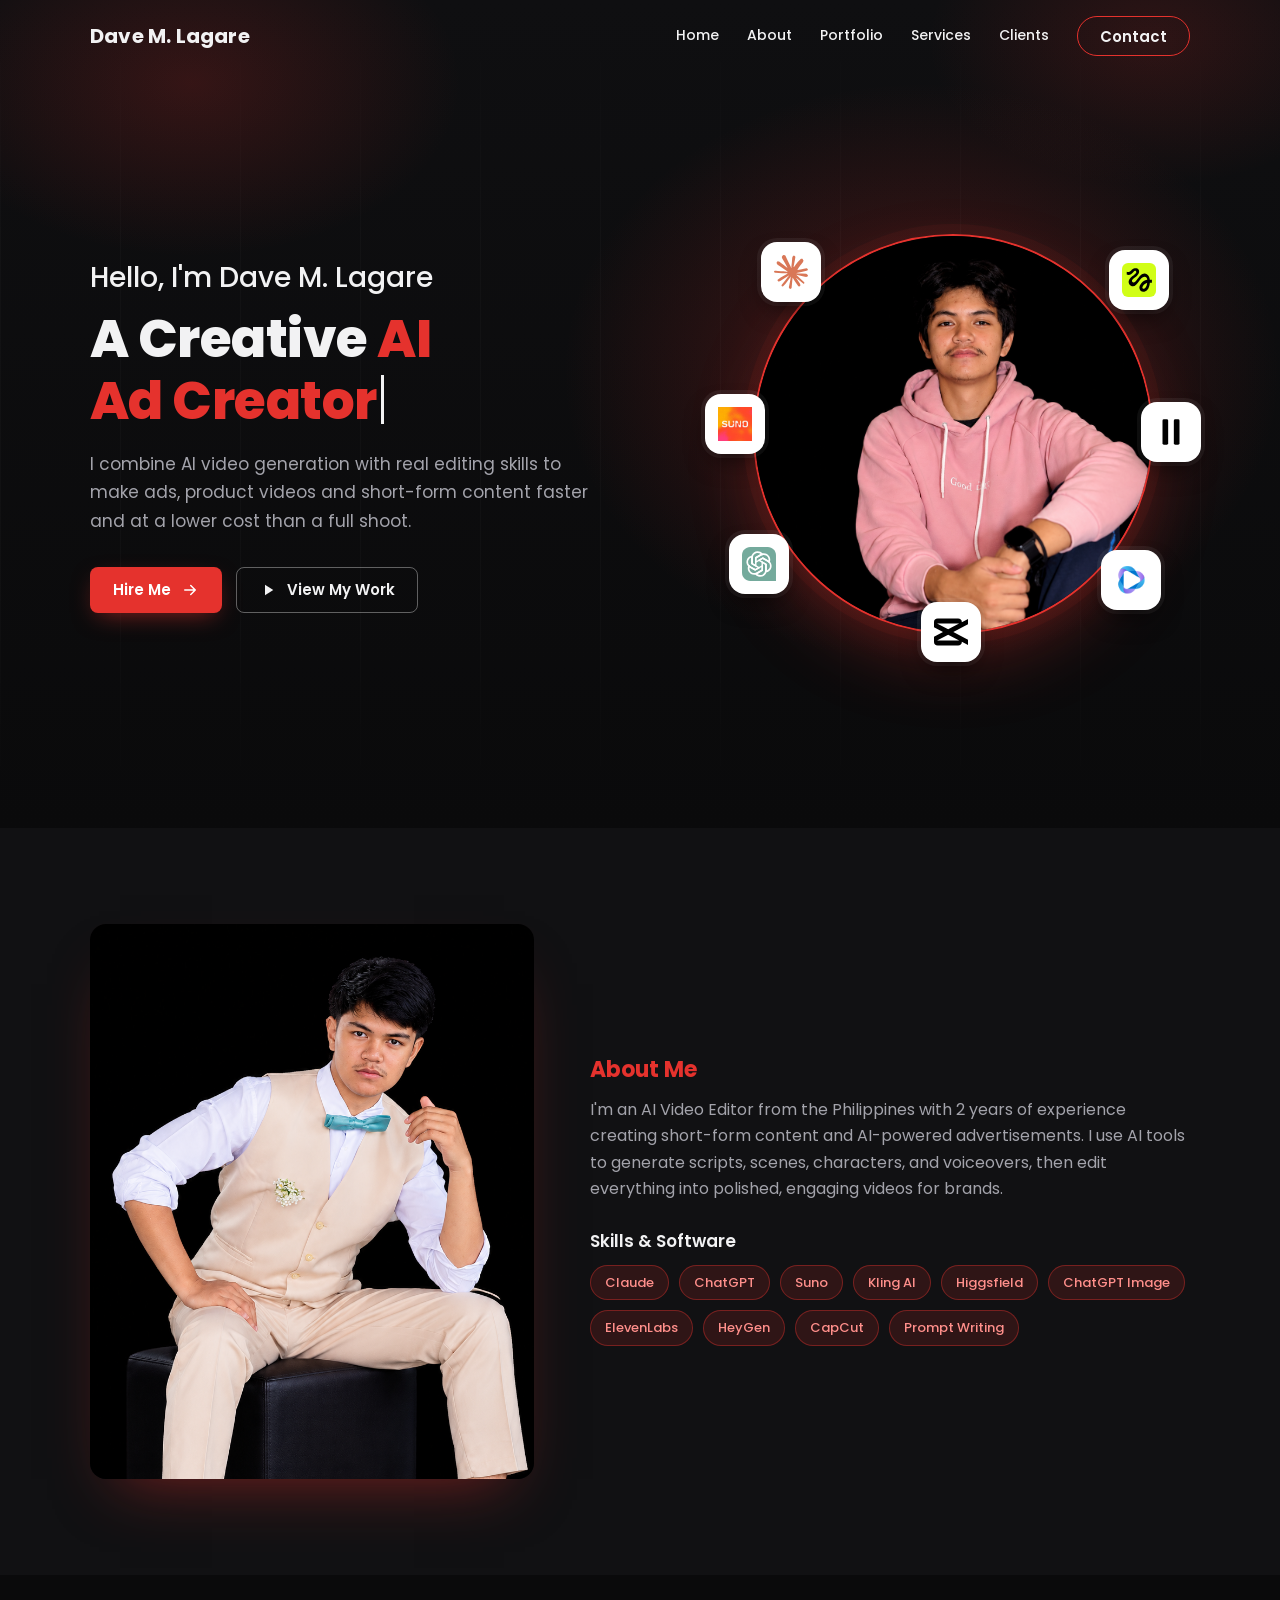
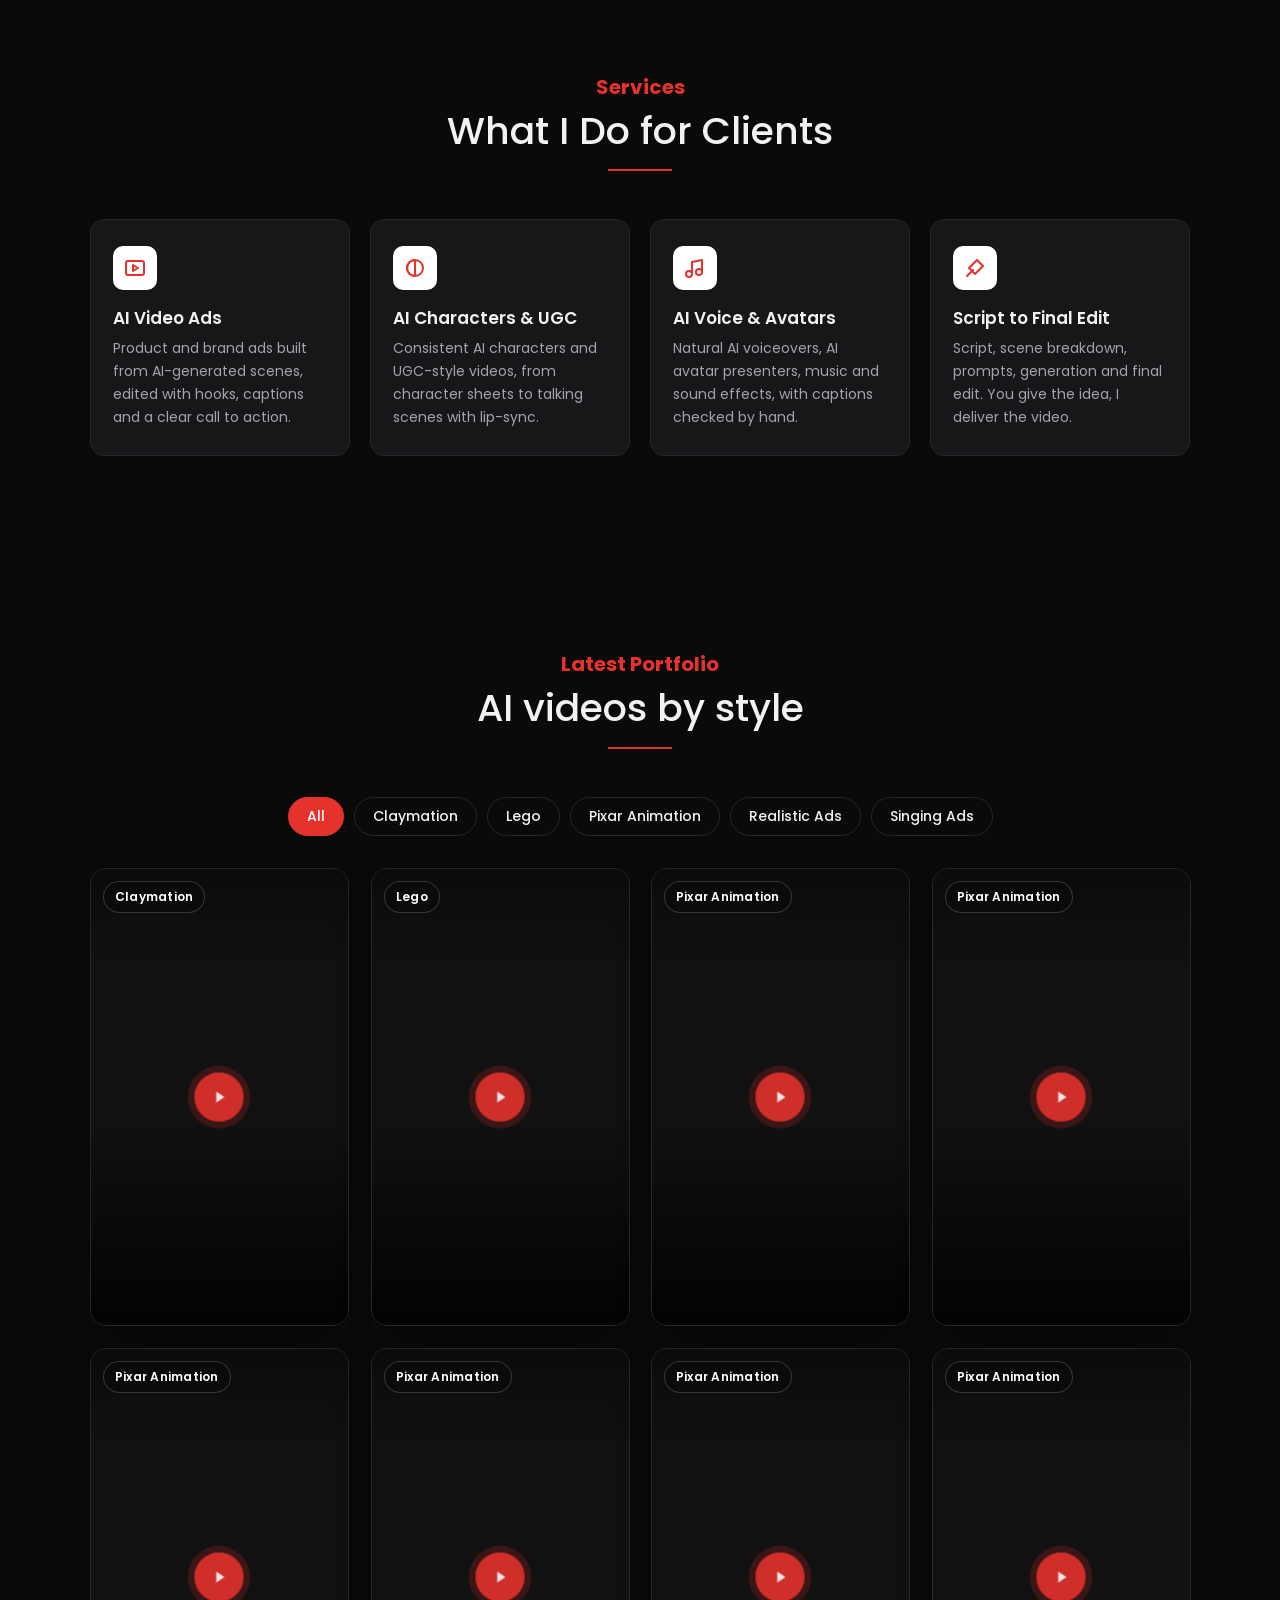
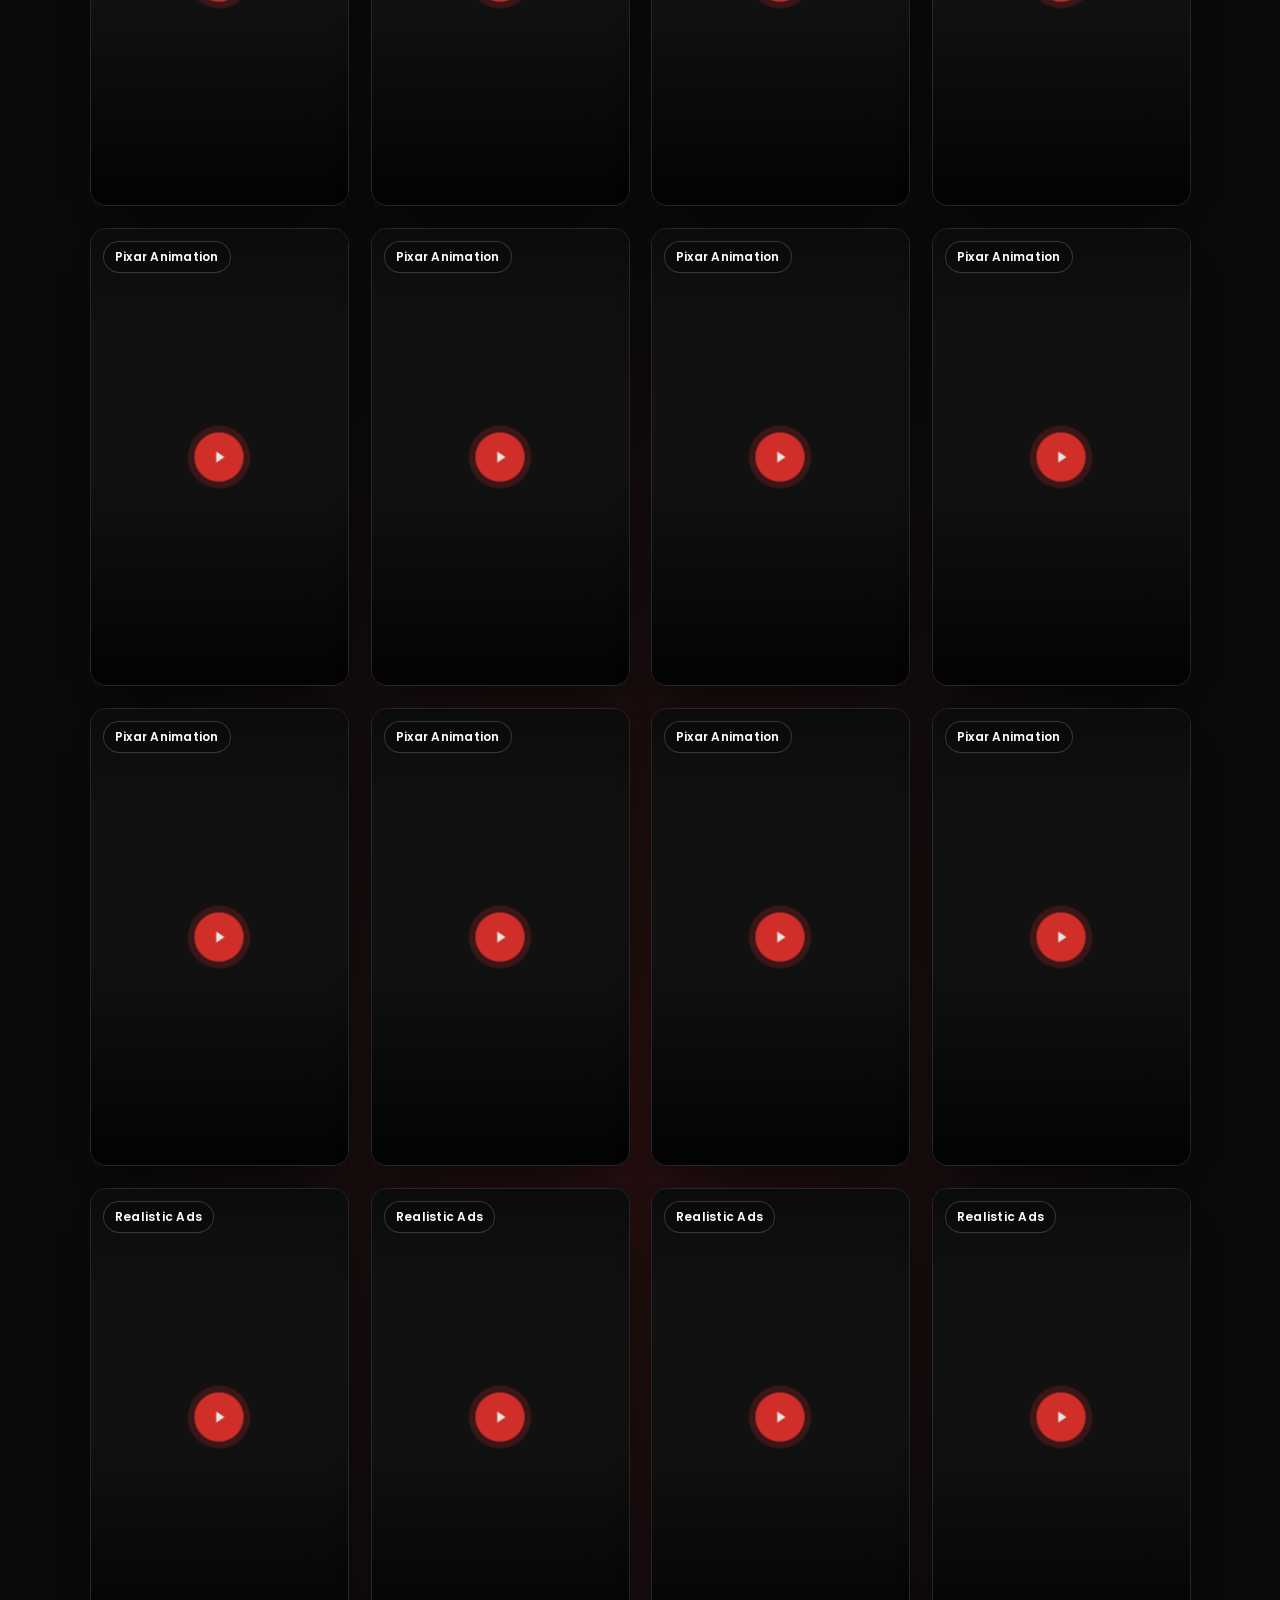
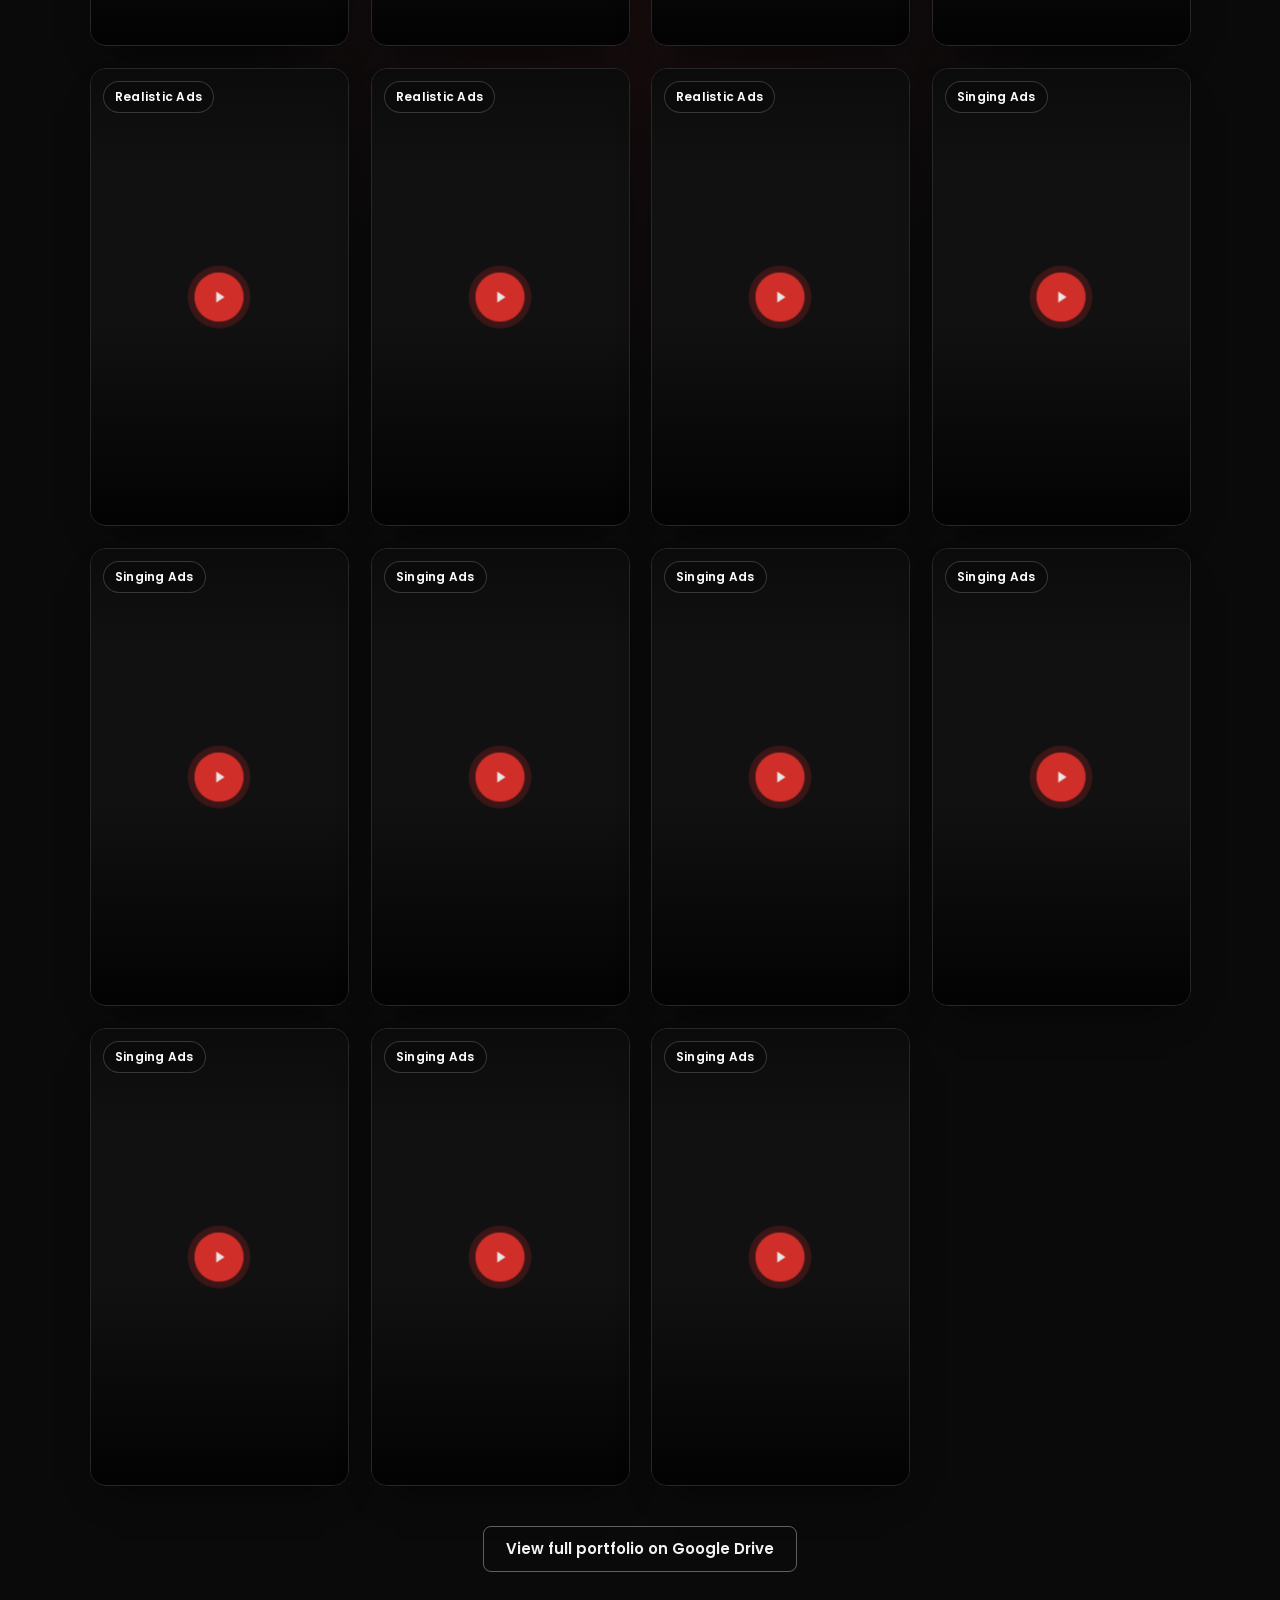
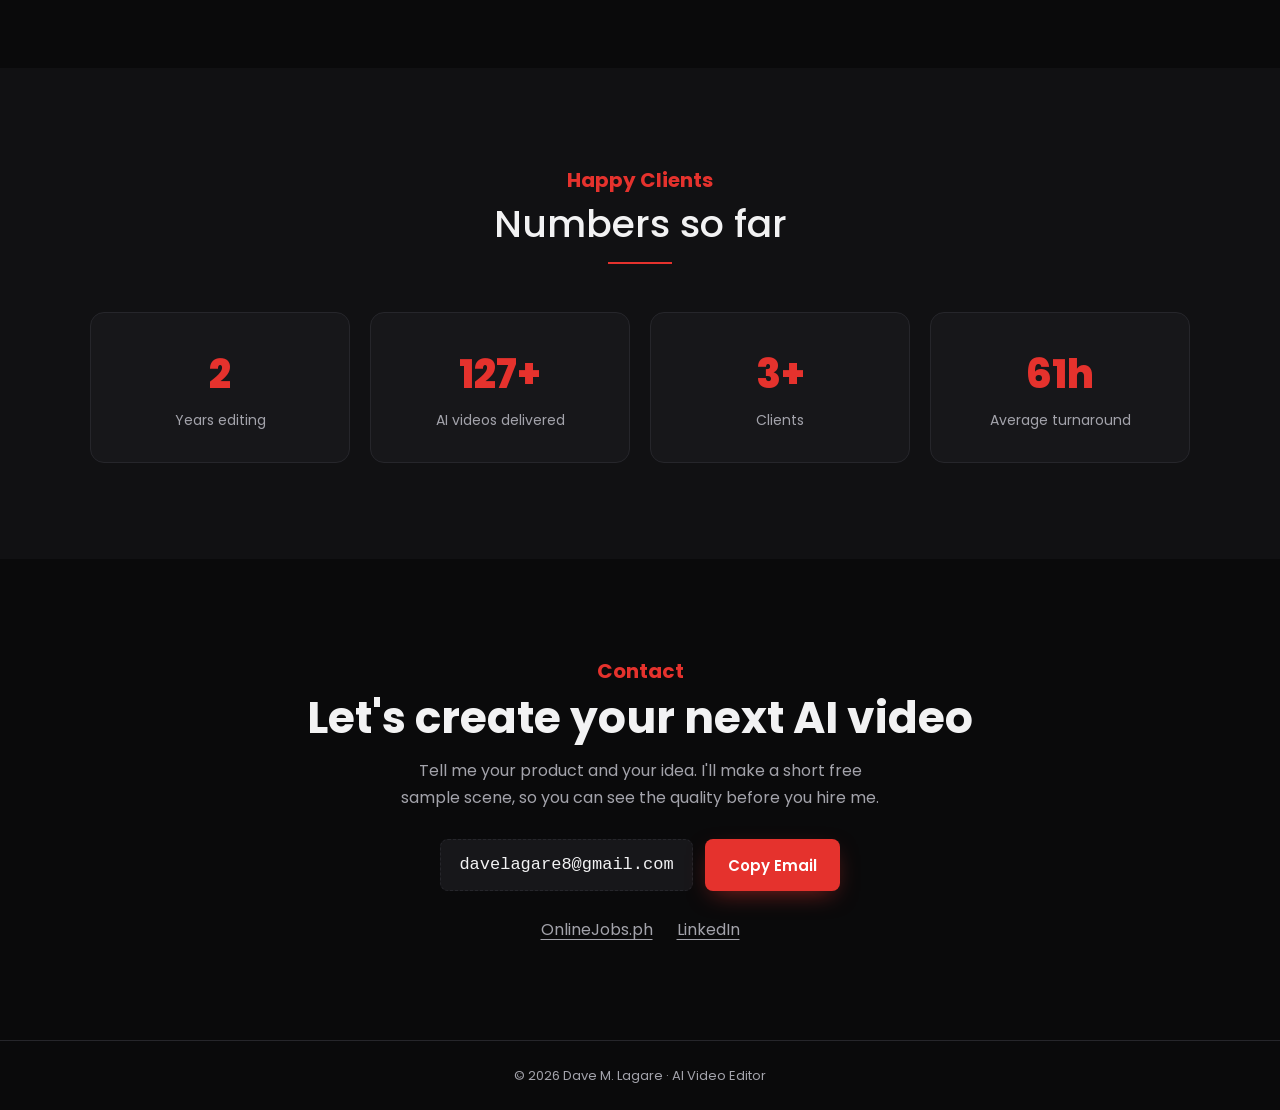
==== commit f02a9c98: "Update portfolio" ====
--- a/index.html
+++ b/index.html
@@ -169,8 +169,8 @@
       <button class="btn btn--red" id="copy" type="button">Copy Email</button>
     </div>
     <p class="socials">
-      <a href="https://www.onlinejobs.ph/" target="_blank" rel="noopener">OnlineJobs.ph</a>
-      <a href="https://www.linkedin.com/" target="_blank" rel="noopener">LinkedIn</a>
+      <a href="https://www.onlinejobs.ph/jobseekers/info/4528506" target="_blank" rel="noopener">OnlineJobs.ph</a>
+      <a href="www.linkedin.com/in/dave-lagare-bbb72439a/" target="_blank" rel="noopener">LinkedIn</a>
     </p>
   </div>
 </section>
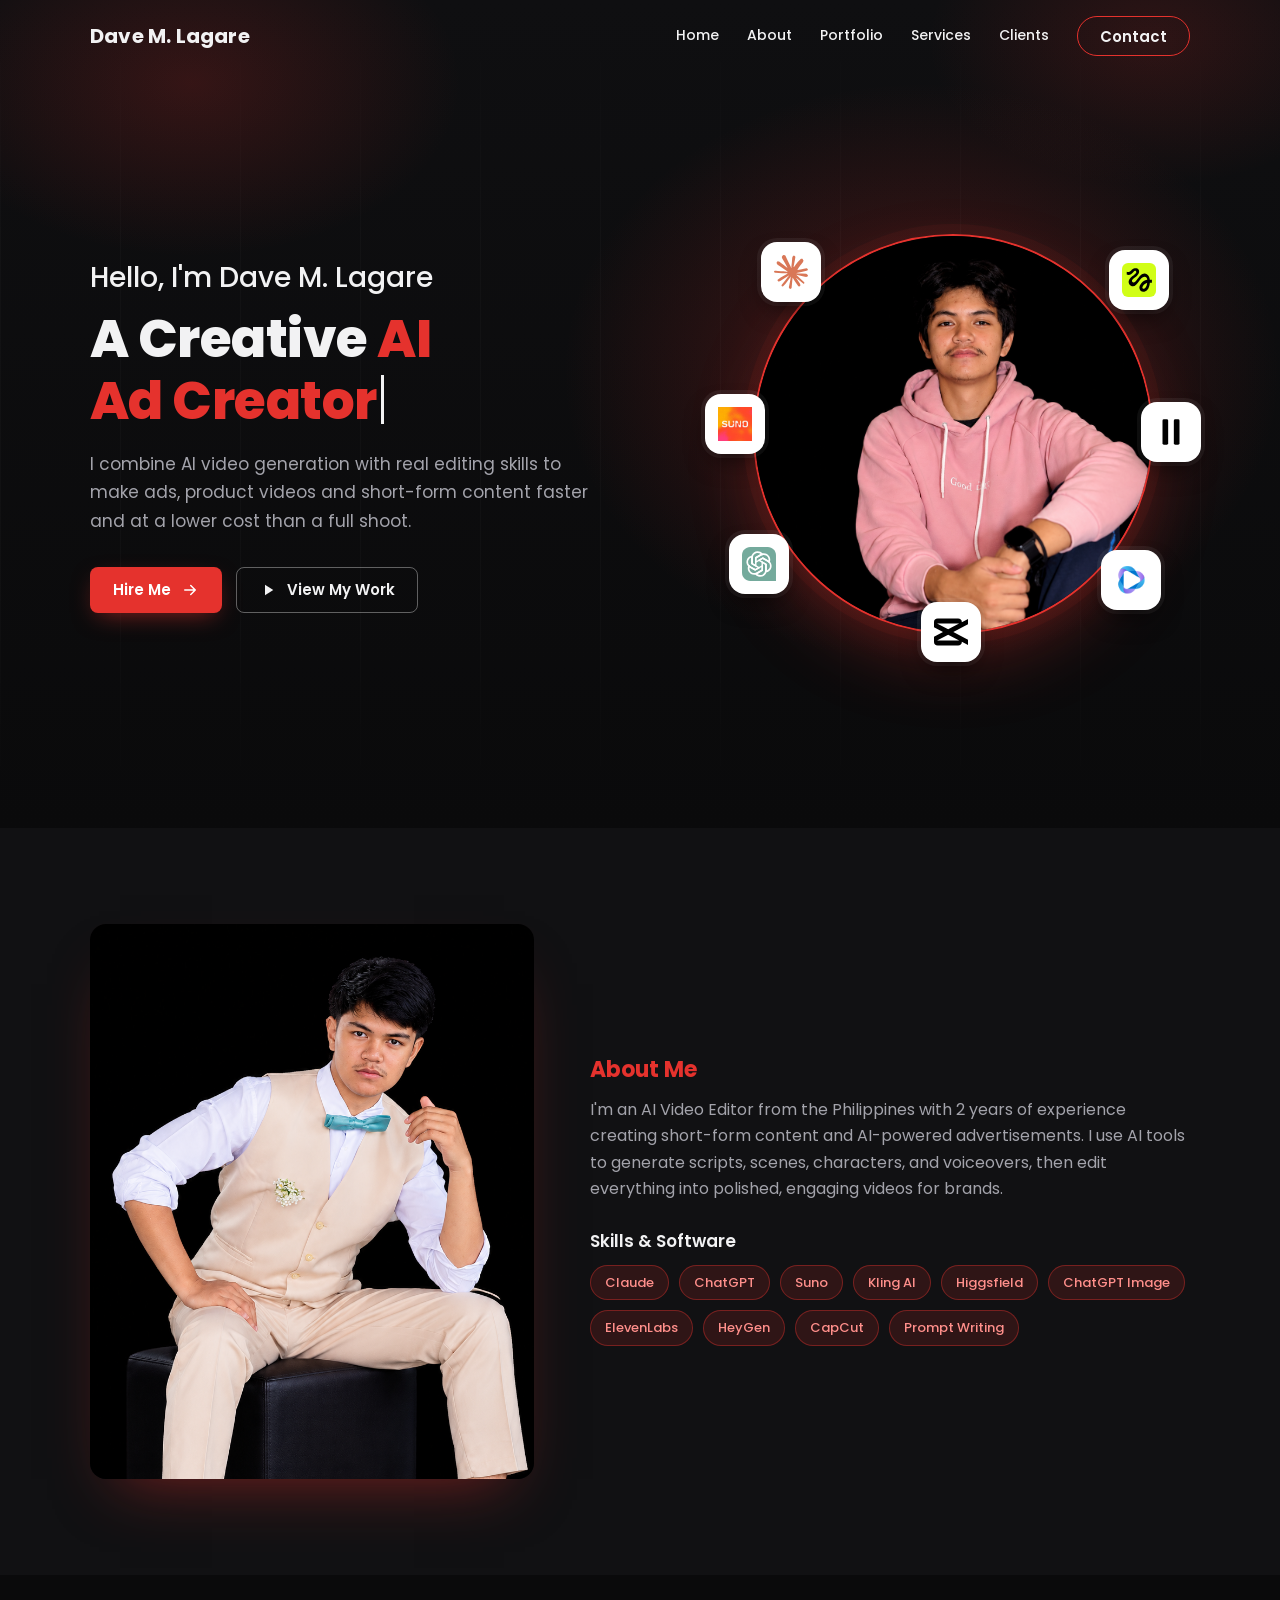
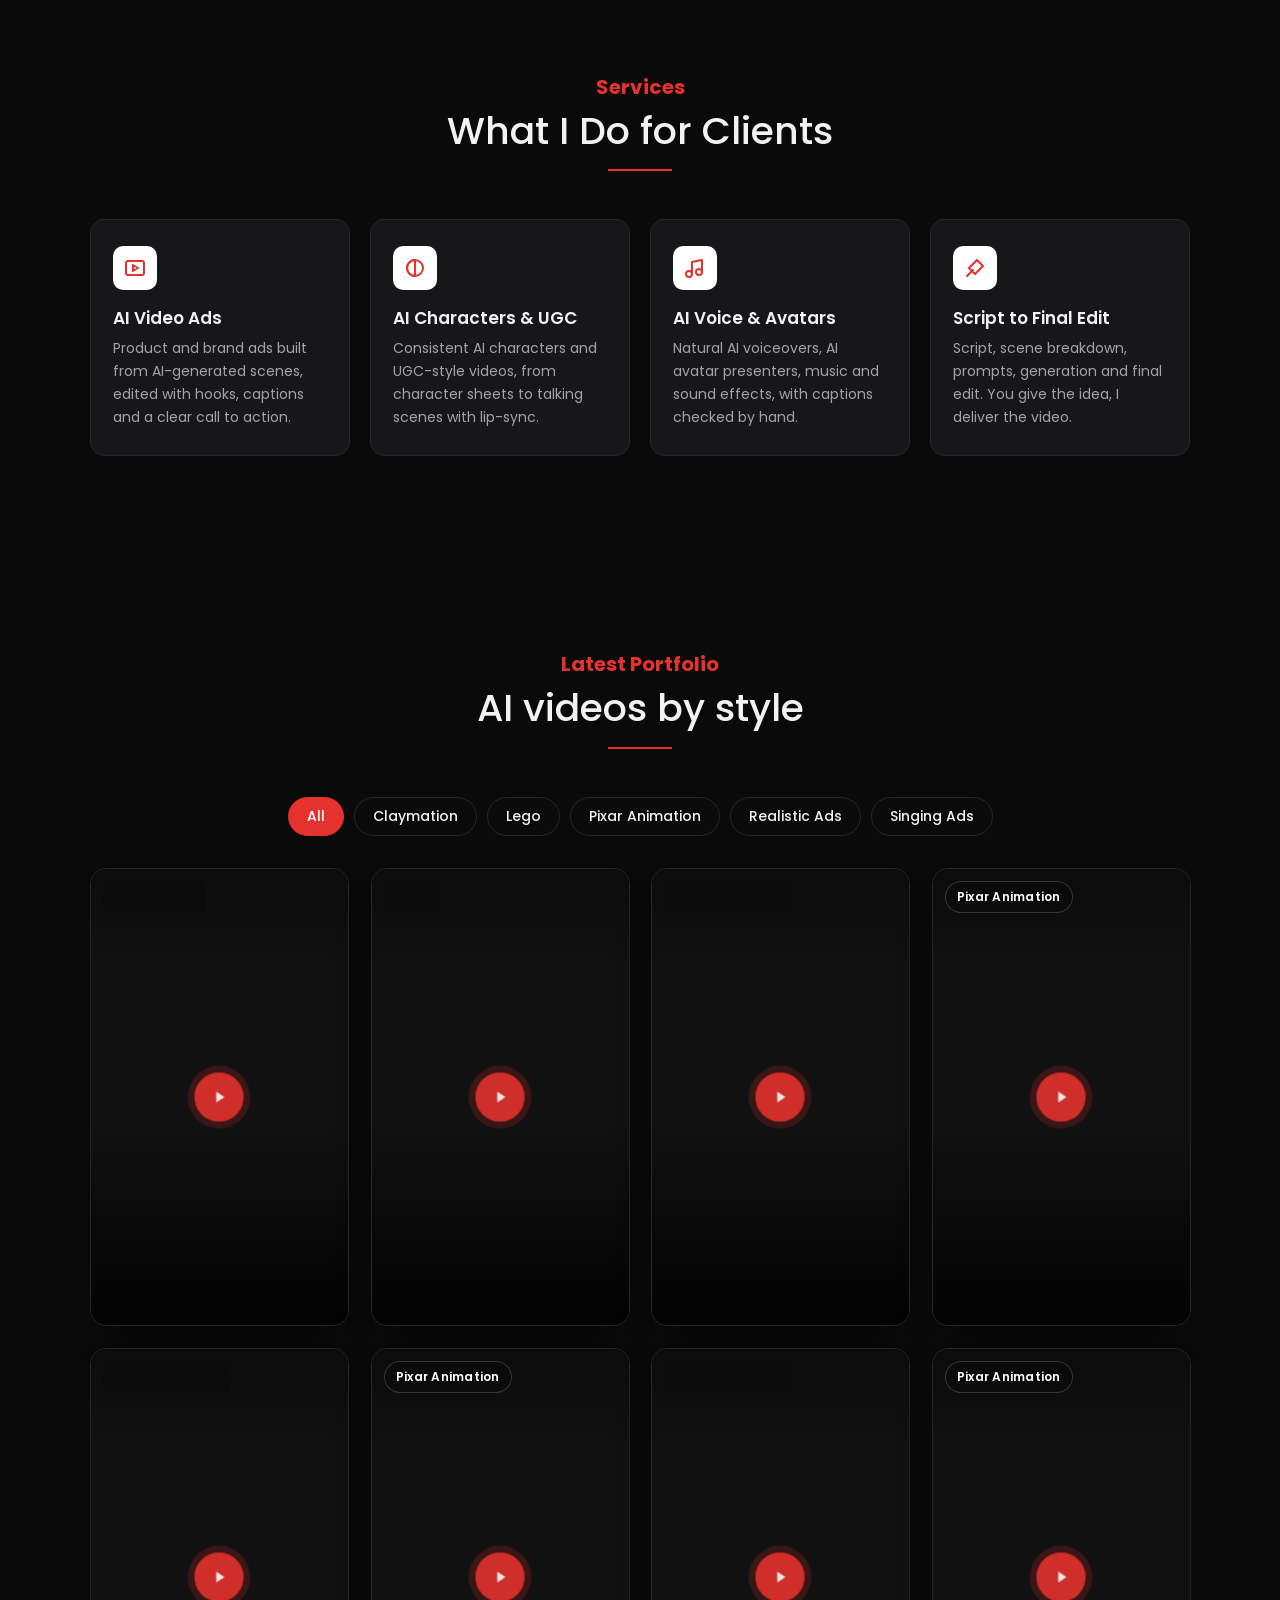
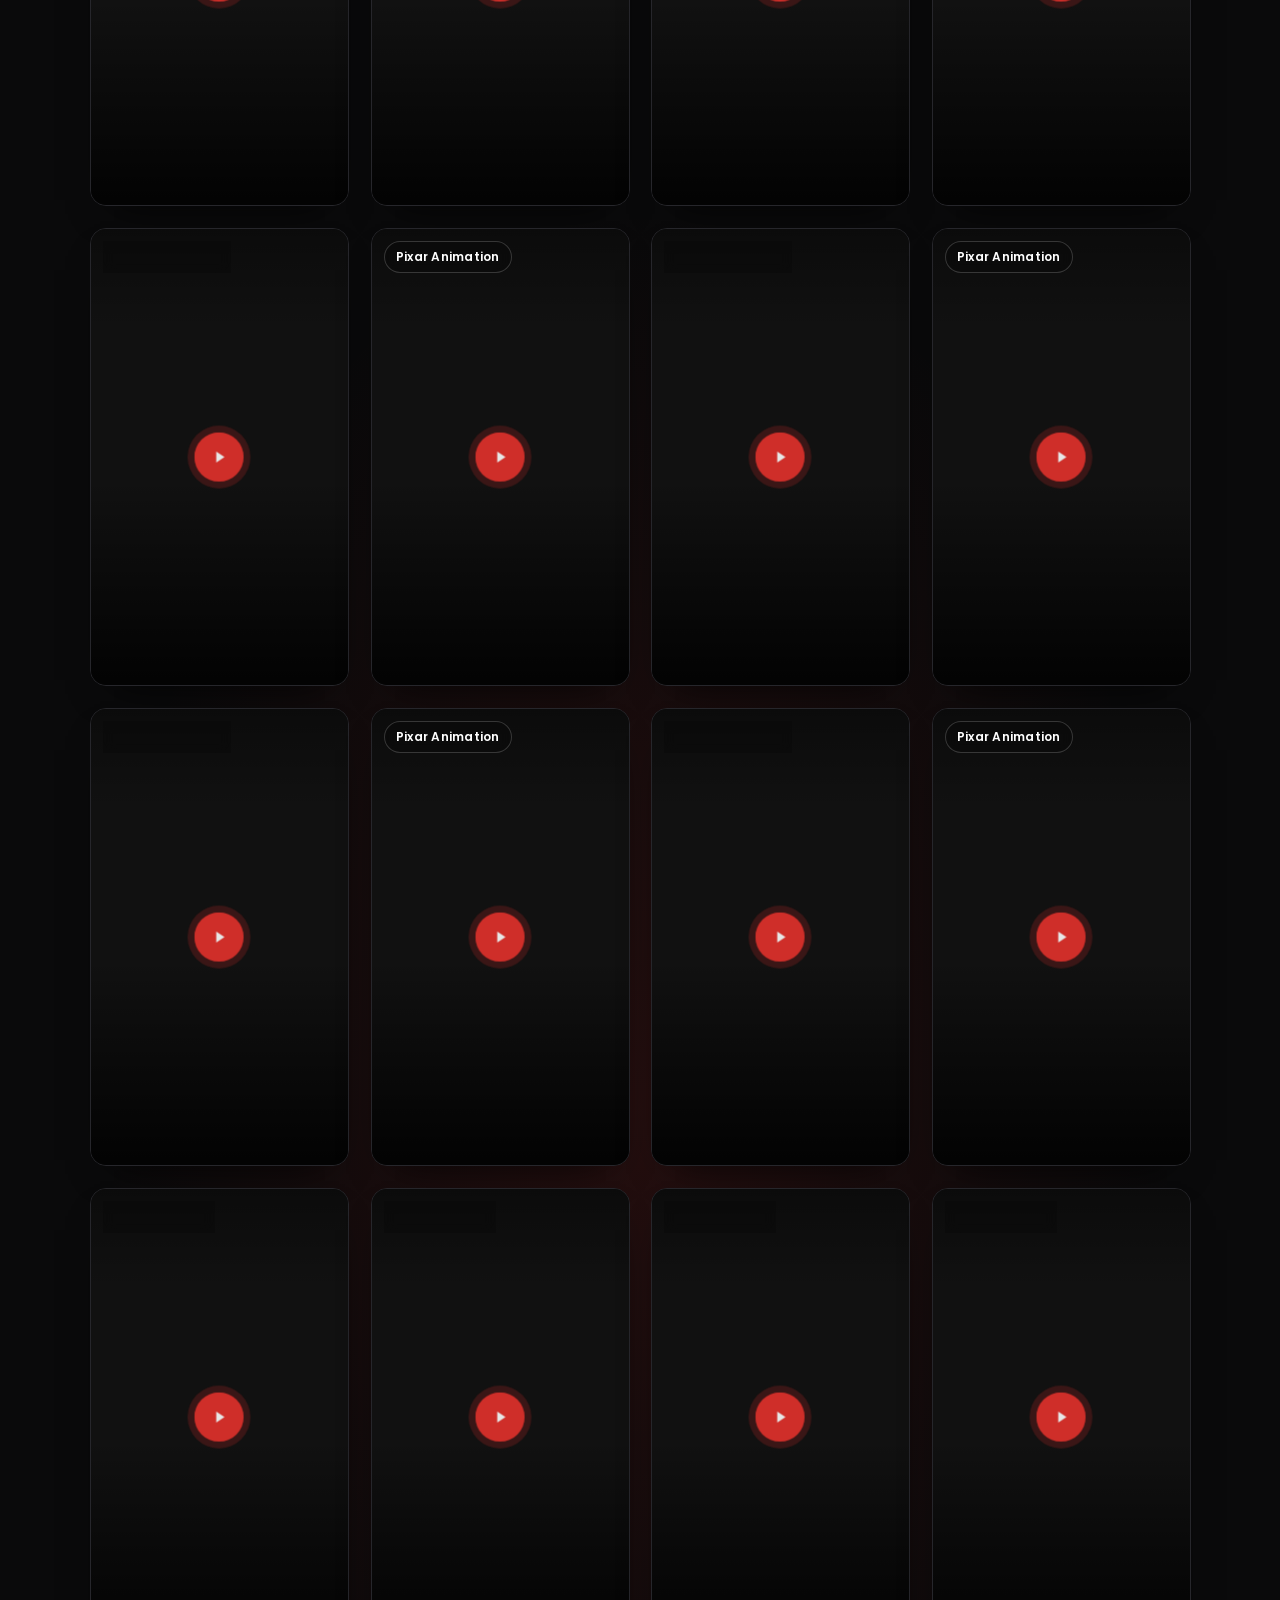
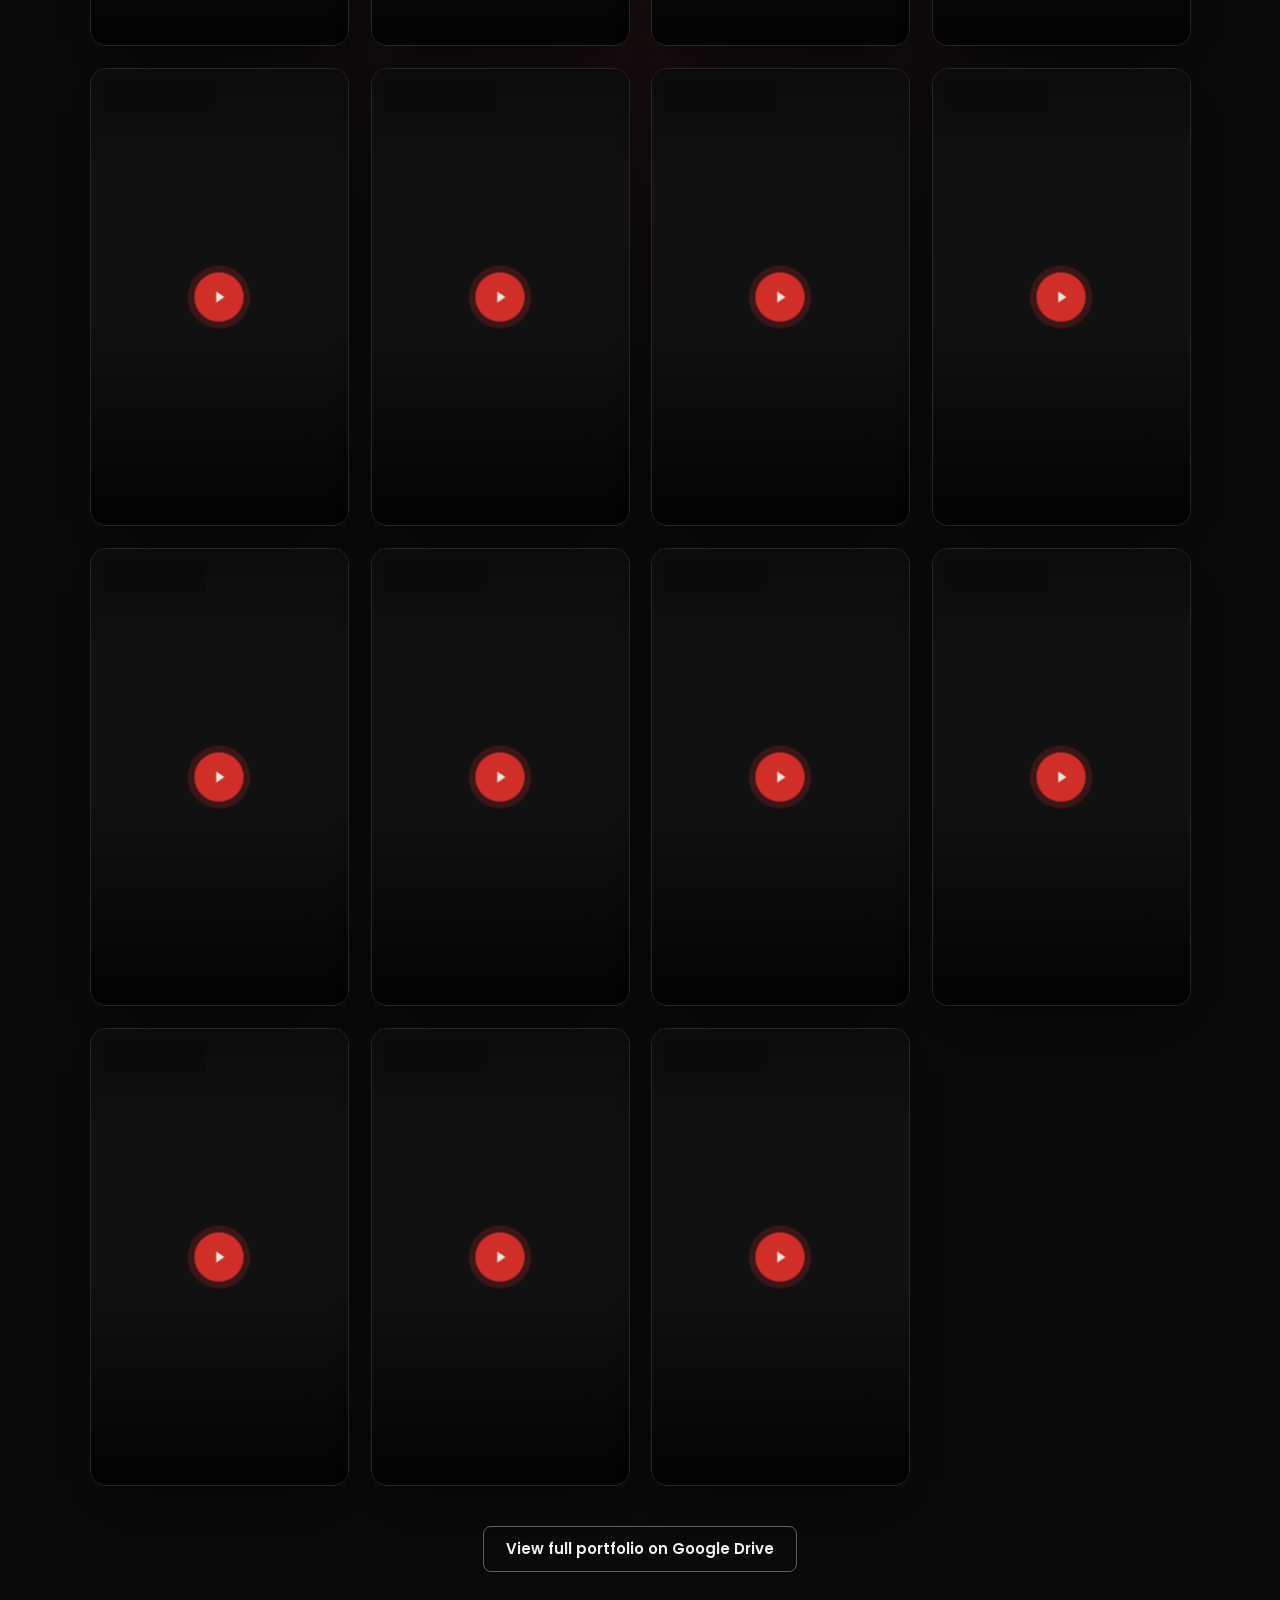
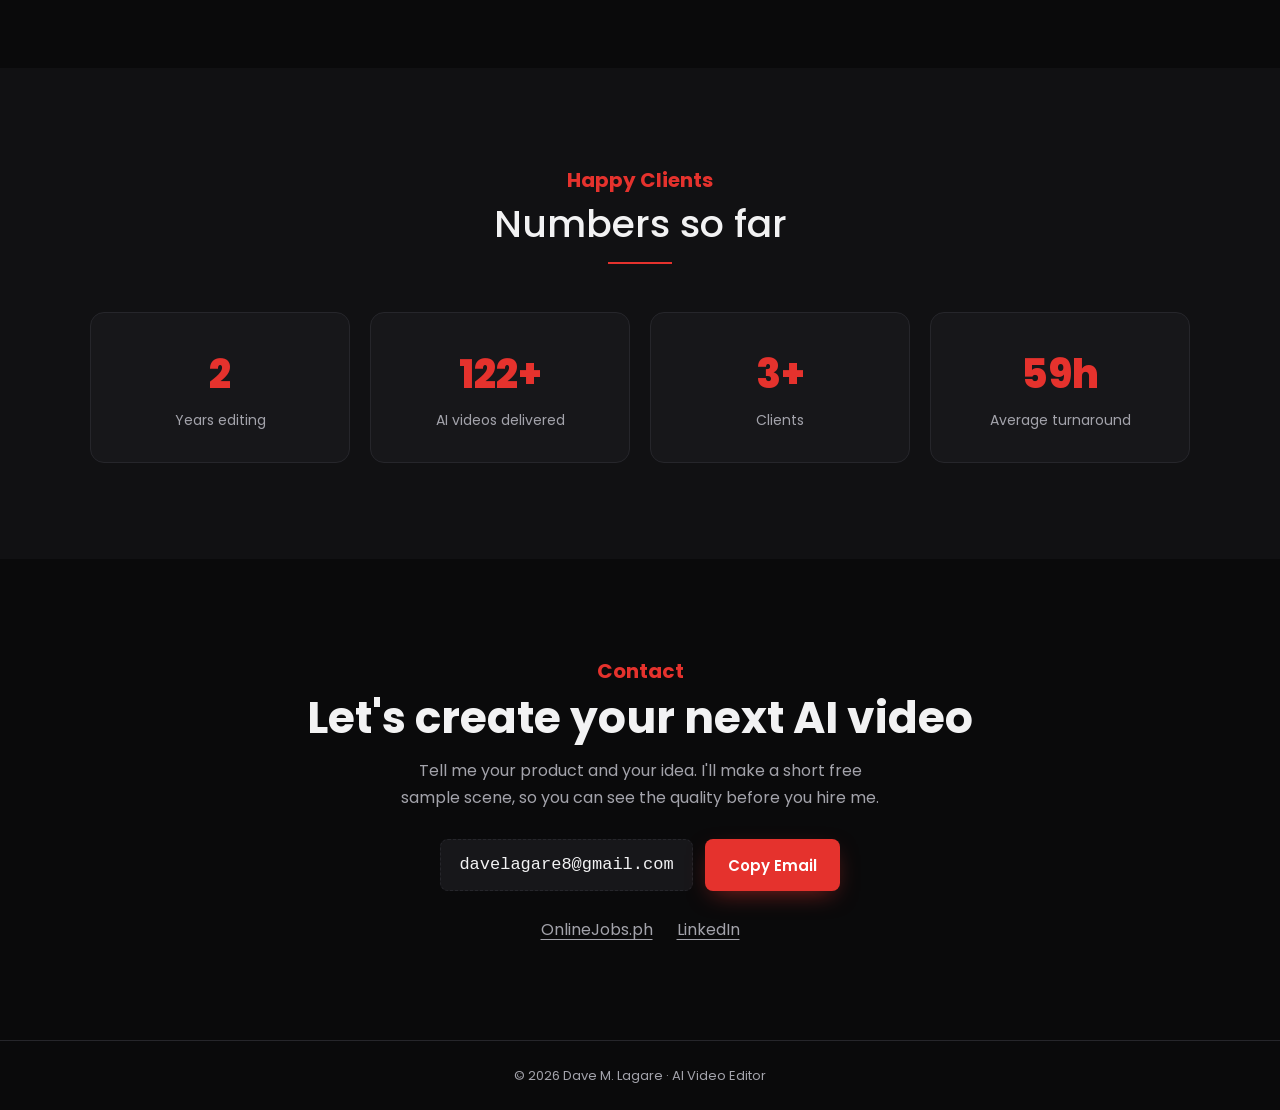
==== commit 50dff30a: "Update portfolio" ====
--- a/index.html
+++ b/index.html
@@ -170,7 +170,7 @@
     </div>
     <p class="socials">
       <a href="https://www.onlinejobs.ph/jobseekers/info/4528506" target="_blank" rel="noopener">OnlineJobs.ph</a>
-      <a href="www.linkedin.com/in/dave-lagare-bbb72439a/" target="_blank" rel="noopener">LinkedIn</a>
+      <a href="https://www.linkedin.com/in/dave-lagare-bbb72439a/" target="_blank" rel="noopener">LinkedIn</a>
     </p>
   </div>
 </section>
